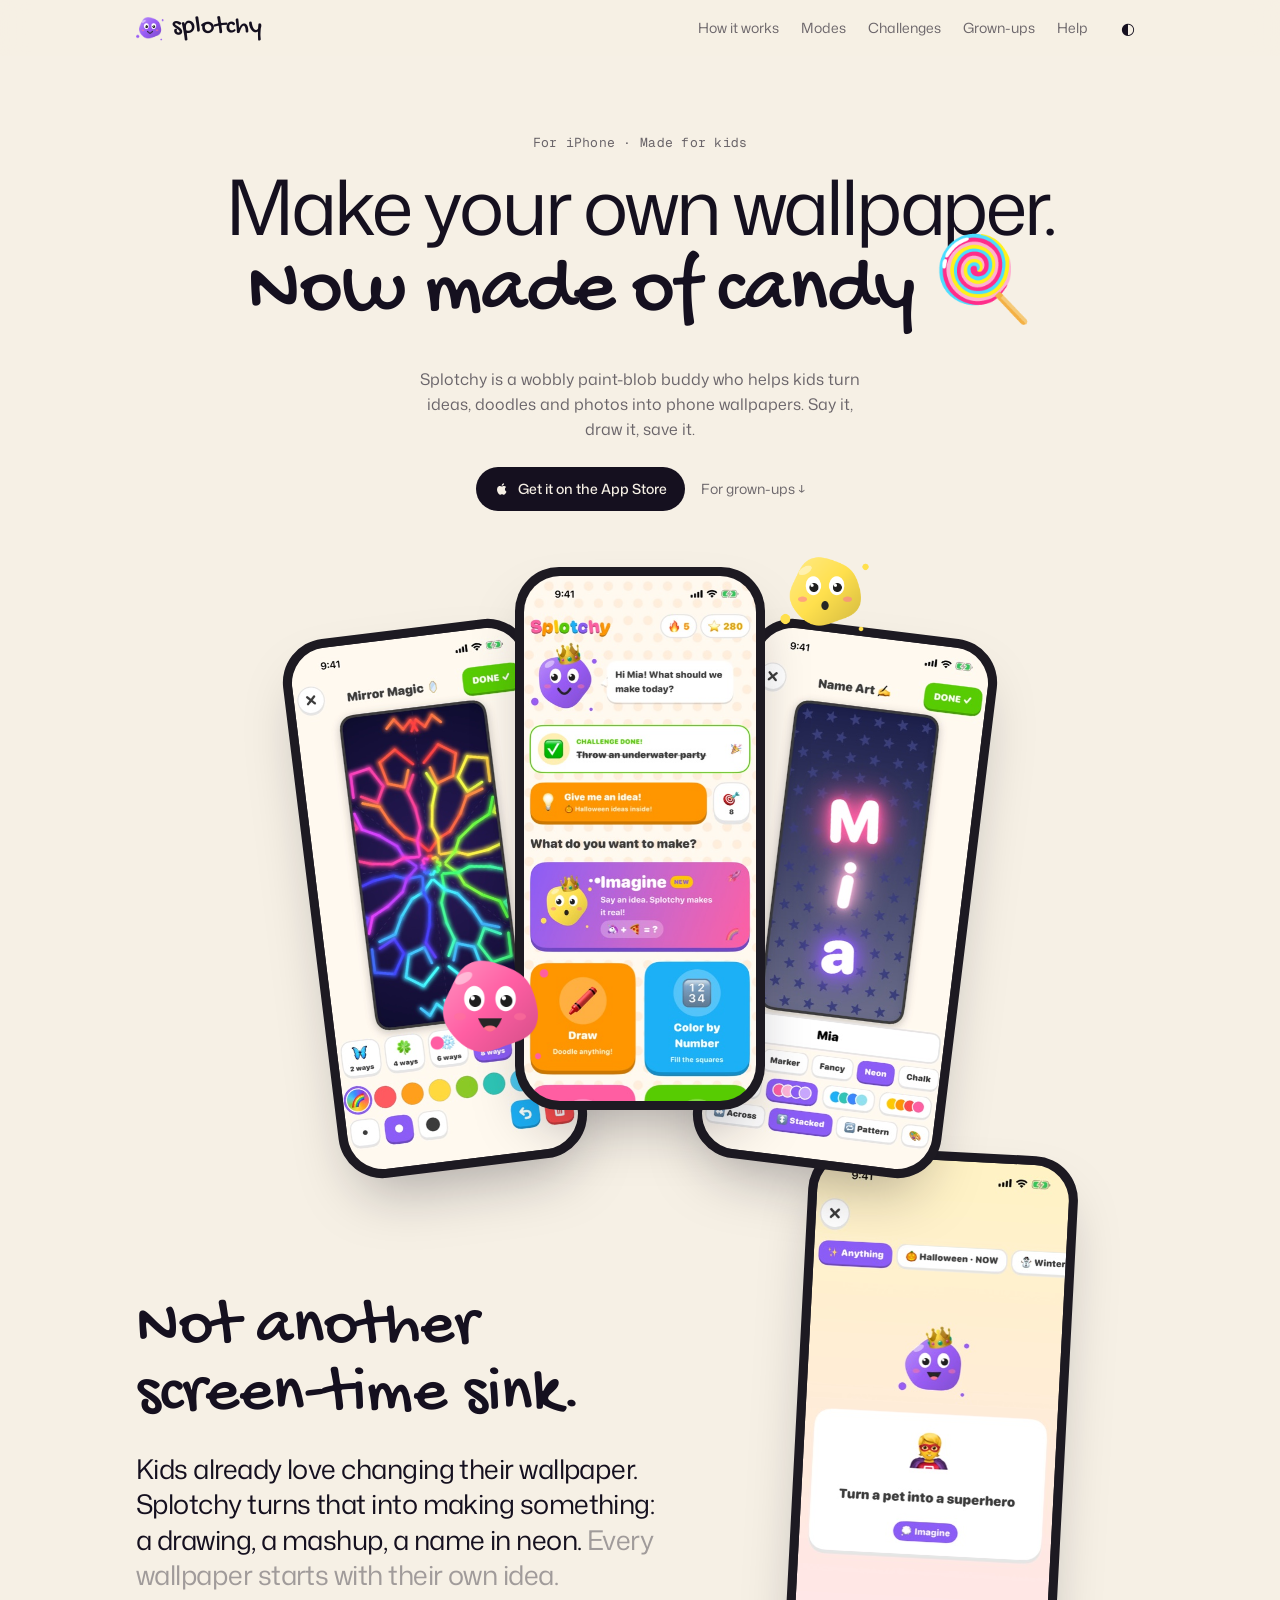
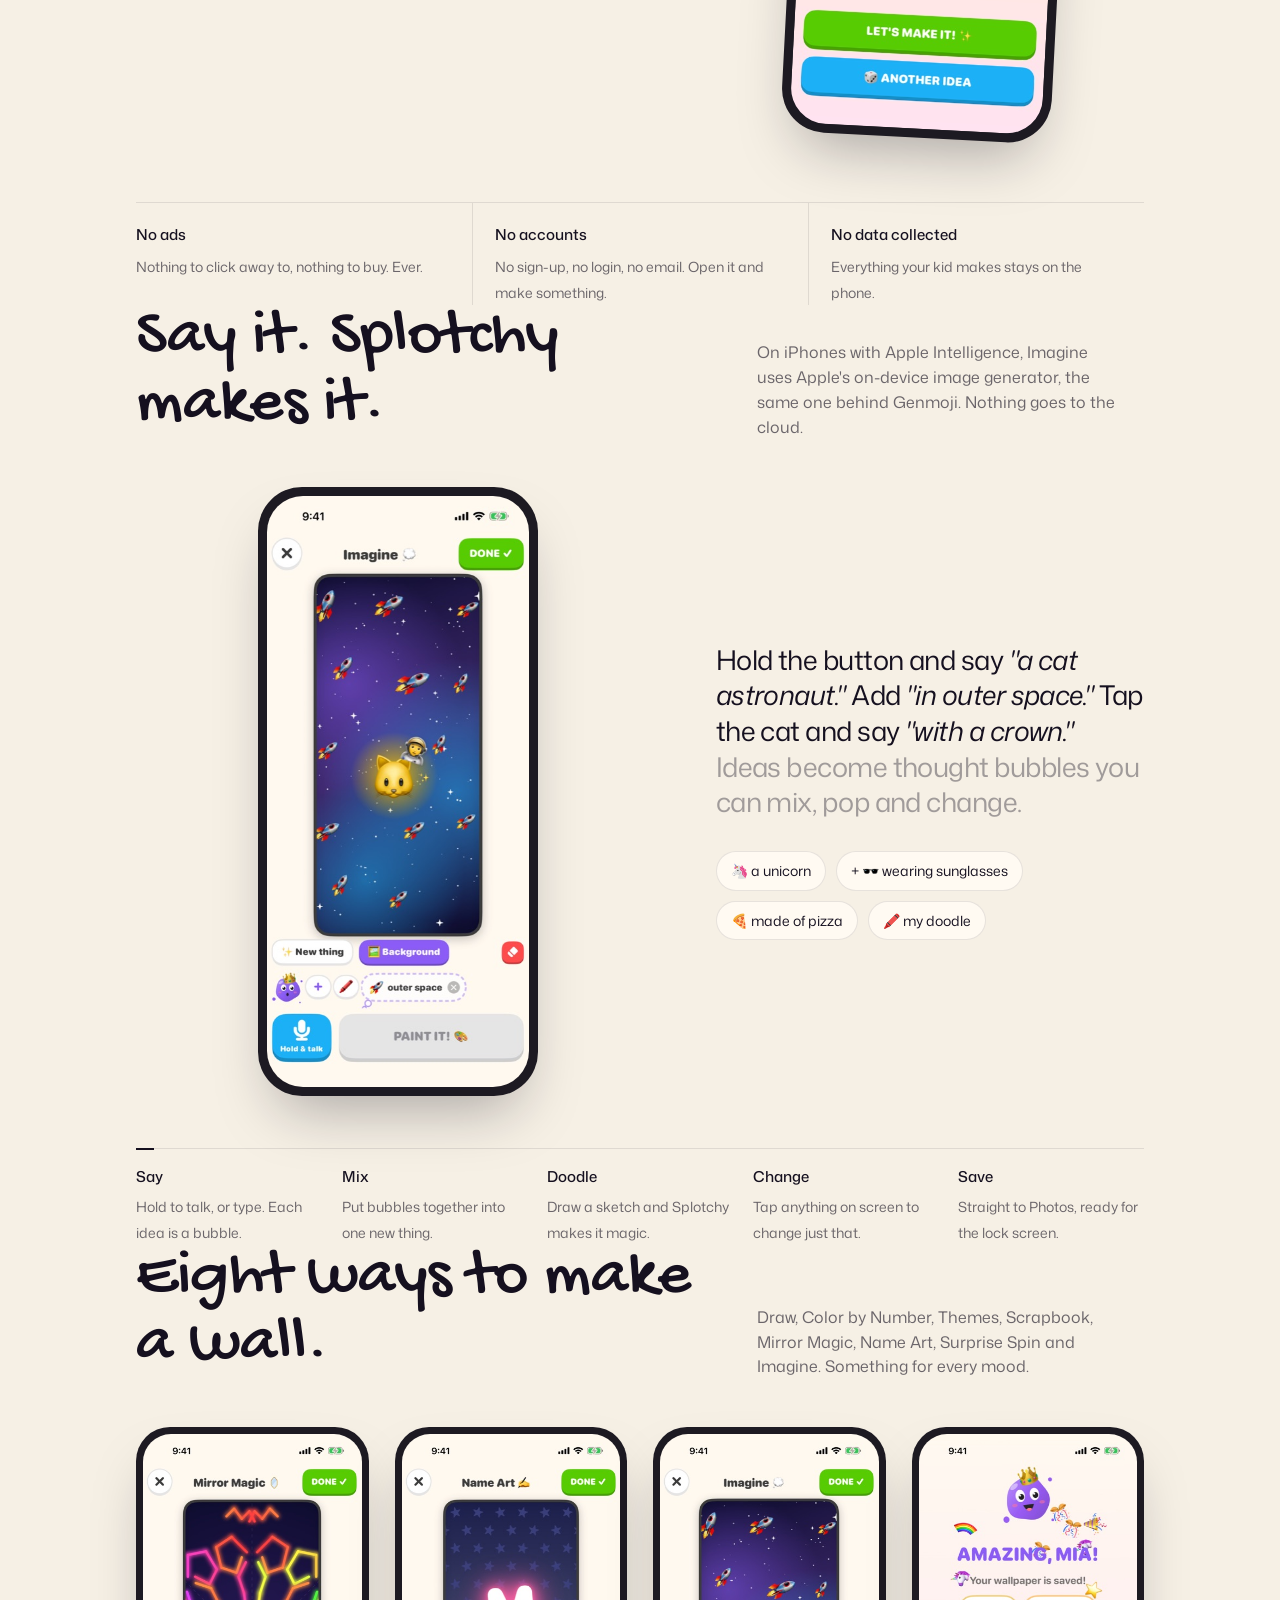
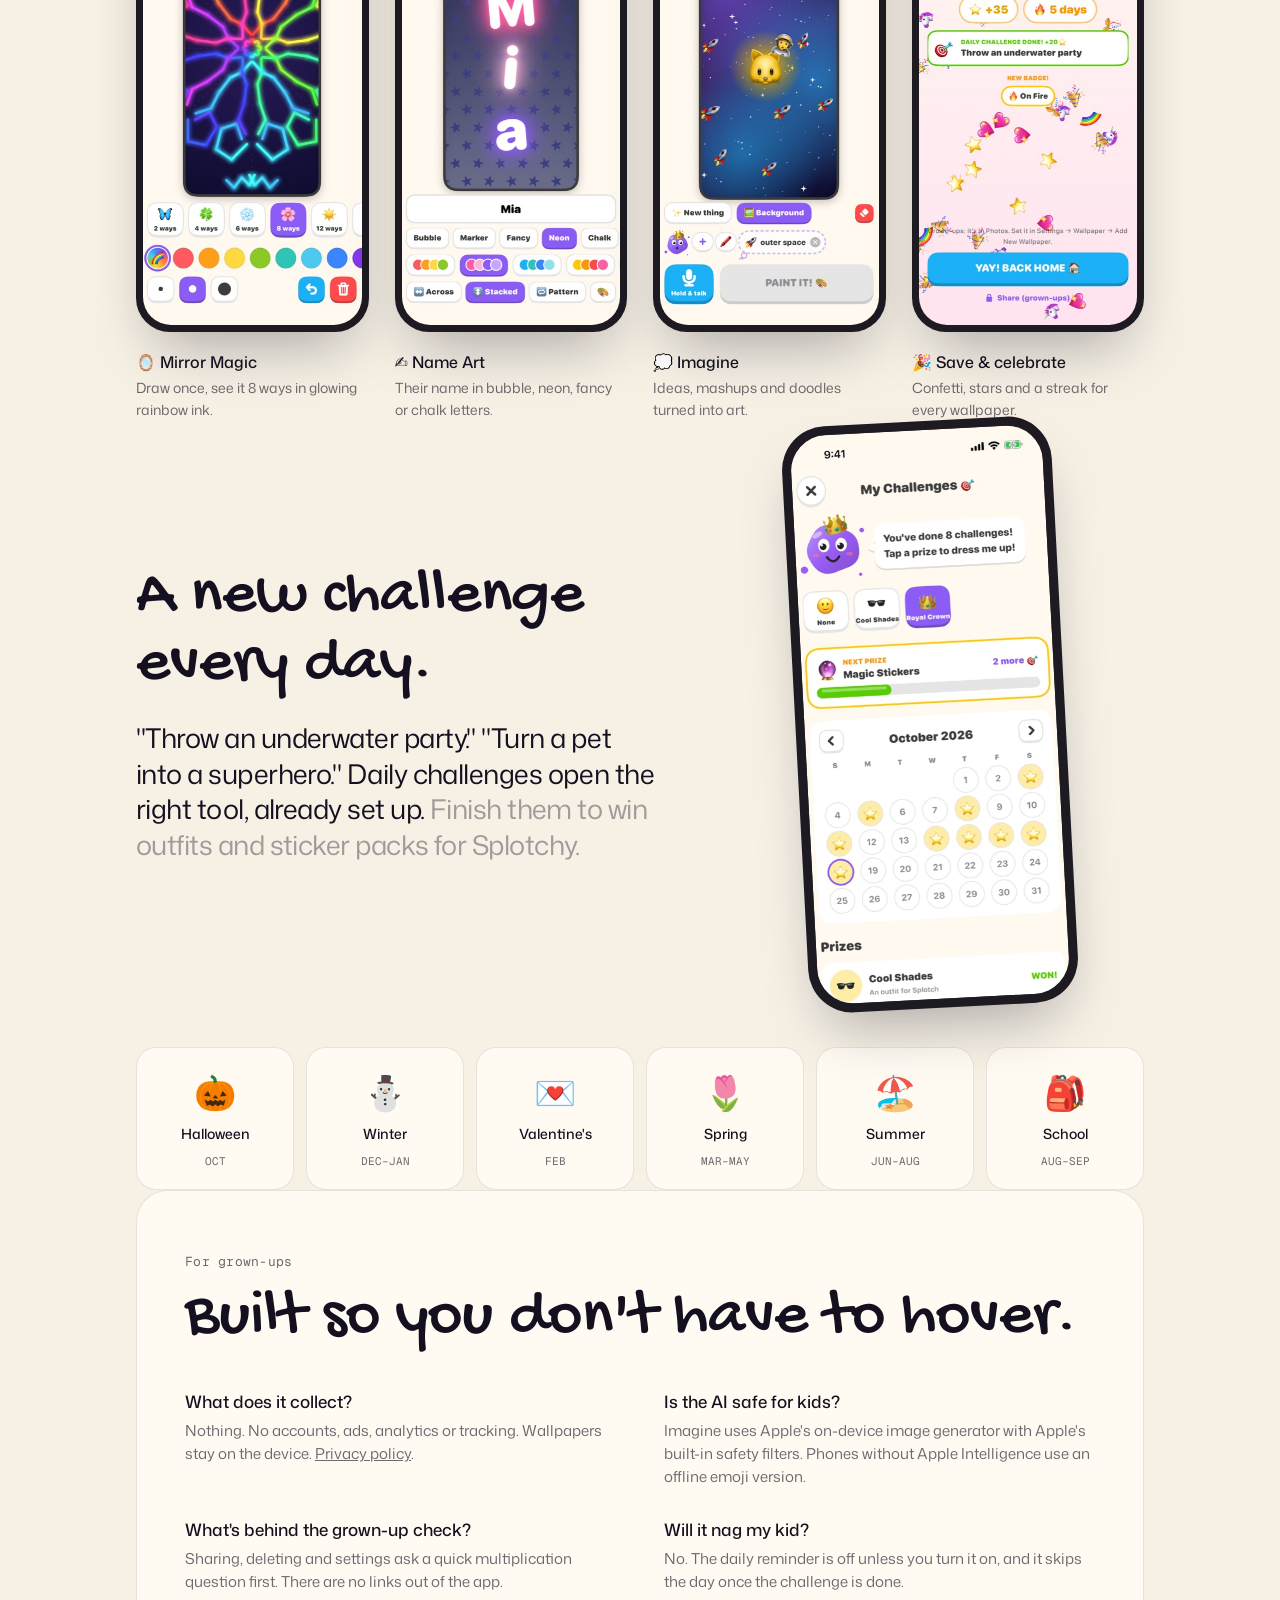
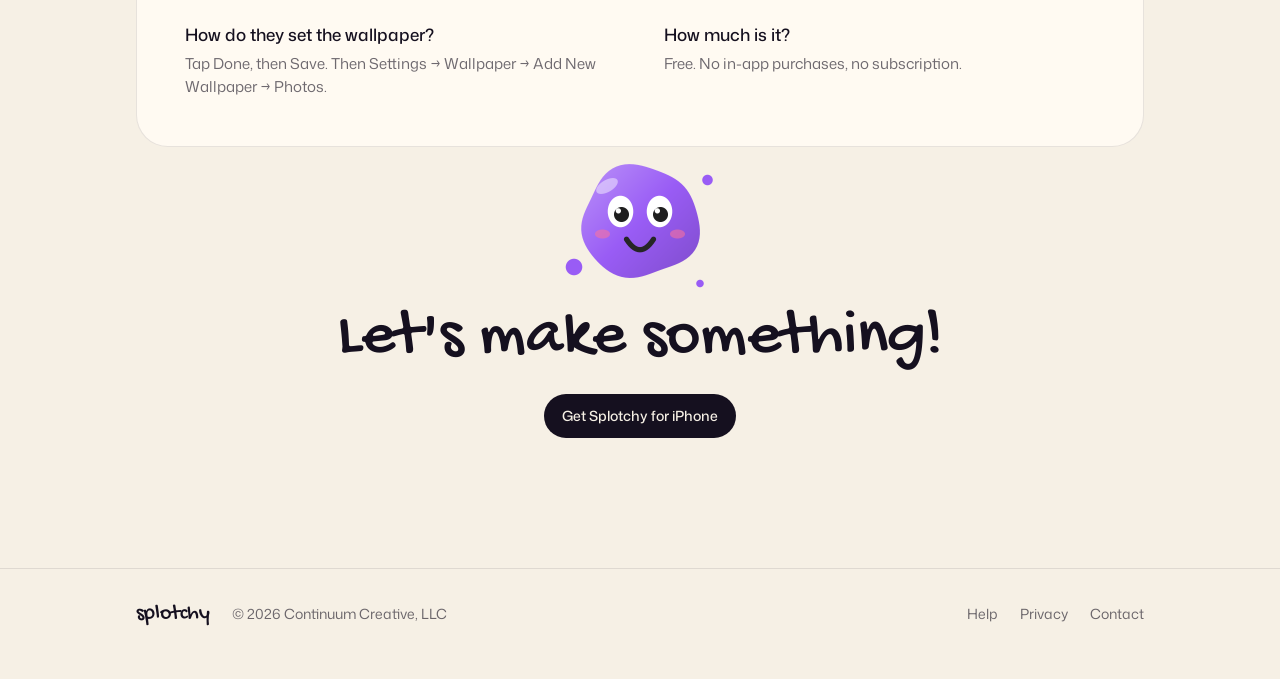
==== index.html @ 65e3a5ce "Use splotchy.app" ====
<!doctype html>
<html lang="en">
<head>
<meta charset="utf-8">
<meta name="viewport" content="width=device-width, initial-scale=1">
<title>Splotchy · Make your own phone wallpapers</title>
<meta name="description" content="Splotchy is a kid-friendly iPhone app for making your own wallpapers: imagine anything, draw, color by number, and win prizes in daily challenges. No ads, no accounts, no data collected.">
<meta property="og:title" content="Splotchy · Make your own phone wallpapers">
<meta property="og:description" content="Say an idea. Splotchy makes it real. A kid-friendly wallpaper maker with no ads and no data collected.">
<meta property="og:image" content="https://splotchy.app/img/1-home.jpg">
<link rel="icon" href="icon.png">
<link rel="preconnect" href="https://fonts.googleapis.com">
<link rel="preconnect" href="https://fonts.gstatic.com" crossorigin>
<link href="https://fonts.googleapis.com/css2?family=Gochi+Hand&family=Geist+Mono:wght@400;500&family=Mona+Sans:wght@400;500;600&display=swap" rel="stylesheet">
<script>
  (function () {
    try {
      var t = localStorage.getItem('theme');
      if (t) document.documentElement.setAttribute('data-theme', t);
    } catch (e) {}
  })();
</script>
<style>
  :root {
    --bg: #f6f0e5;
    --ink: #15101f;
    --muted: rgba(21, 16, 31, 0.62);
    --faint: rgba(21, 16, 31, 0.38);
    --line: rgba(21, 16, 31, 0.1);
    --card: #fffaf2;
    --bezel: #1d1a22;
    --grape: #8b5cf6;
    --pink: #ff5fa2;
    --sun: #ffc800;
    --sky: #1cb0f6;
    --lime: #58cc02;
    --nav: rgba(246, 240, 229, 0.82);
  }
  @media (prefers-color-scheme: dark) {
    :root:not([data-theme="light"]) {
      --bg: #15101f;
      --ink: #f6f0e5;
      --muted: rgba(246, 240, 229, 0.66);
      --faint: rgba(246, 240, 229, 0.4);
      --line: rgba(246, 240, 229, 0.12);
      --card: #1e1829;
      --bezel: #0b0910;
      --nav: rgba(21, 16, 31, 0.82);
    }
  }
  :root[data-theme="dark"] {
    --bg: #15101f;
    --ink: #f6f0e5;
    --muted: rgba(246, 240, 229, 0.66);
    --faint: rgba(246, 240, 229, 0.4);
    --line: rgba(246, 240, 229, 0.12);
    --card: #1e1829;
    --bezel: #0b0910;
    --nav: rgba(21, 16, 31, 0.82);
  }

  * { box-sizing: border-box; }
  html { scroll-behavior: smooth; }
  body {
    margin: 0;
    background: var(--bg);
    color: var(--ink);
    font-family: "Mona Sans", system-ui, -apple-system, "Helvetica Neue", sans-serif;
    font-size: 17px;
    line-height: 1.55;
    -webkit-font-smoothing: antialiased;
    overflow-x: hidden;
  }
  a { color: inherit; }
  img { max-width: 100%; display: block; }

  .wrap { max-width: 1040px; margin: 0 auto; padding: 0 16px; }
  .mono { font-family: "Geist Mono", ui-monospace, Menlo, monospace; font-size: 13px; letter-spacing: 0.02em; color: var(--muted); }
  .hand { font-family: "Gochi Hand", "Marker Felt", cursive; font-weight: 400; letter-spacing: 0; }

  /* Nav */
  nav {
    position: sticky; top: 0; z-index: 10;
    background: var(--nav);
    backdrop-filter: saturate(1.4) blur(14px);
    -webkit-backdrop-filter: saturate(1.4) blur(14px);
  }
  nav .wrap { display: flex; align-items: center; gap: 24px; height: 56px; }
  .logo { display: flex; align-items: center; gap: 8px; text-decoration: none; font-size: 26px; line-height: 1; }
  .logo img { width: 28px; height: 28px; }
  nav .links { margin-left: auto; display: flex; gap: 22px; font-size: 14px; }
  nav .links a { text-decoration: none; color: var(--muted); }
  nav .links a:hover { color: var(--ink); }
  .theme {
    border: 0; background: none; color: var(--ink); font-size: 16px; cursor: pointer;
    width: 32px; height: 32px; border-radius: 50%;
  }
  .theme:hover { background: var(--line); }

  /* Hero */
  .hero { text-align: center; padding: 64px 0 24px; }
  .hero h1 {
    font-weight: 400; font-size: clamp(42px, 7.4vw, 76px); line-height: 1.02;
    letter-spacing: -0.042em; margin: 14px 0 0;
  }
  .hero h1 .hand {
    display: block; font-size: 1.08em; letter-spacing: -0.01em; margin-top: 6px;
    min-height: 1.15em;
  }
  .swap { display: inline-block; transition: opacity .35s ease, transform .35s ease; }
  .swap.out { opacity: 0; transform: translateY(10px); }
  .hero p.lead { max-width: 460px; margin: 22px auto 0; color: var(--muted); font-size: 16px; }
  .cta { display: flex; gap: 16px; justify-content: center; align-items: center; margin-top: 26px; flex-wrap: wrap; }
  .btn {
    display: inline-flex; align-items: center; gap: 8px;
    background: var(--ink); color: var(--bg); text-decoration: none;
    padding: 11px 18px; border-radius: 999px; font-size: 14px; font-weight: 500;
  }
  .btn svg { width: 16px; height: 16px; }
  .link-arrow { font-size: 14px; color: var(--muted); text-decoration: none; }
  .link-arrow:hover { color: var(--ink); }

  /* Stage of phones */
  .stage {
    position: relative; margin: 56px auto 0; height: 560px; max-width: 900px;
  }
  .phone {
    position: absolute; width: 250px; aspect-ratio: 1320 / 2868;
    background: var(--bezel); border-radius: 44px; padding: 9px;
    box-shadow: 0 30px 60px -20px rgba(21, 16, 31, 0.35);
  }
  .phone img { width: 100%; height: 100%; object-fit: cover; border-radius: 36px; }
  .stage .p1 { left: 50%; transform: translateX(-50%); z-index: 3; top: 0; }
  .stage .p2 { left: calc(50% - 330px); top: 60px; transform: rotate(-7deg); z-index: 2; }
  .stage .p3 { left: calc(50% + 80px); top: 60px; transform: rotate(7deg); z-index: 2; }
  .stage .blob { position: absolute; z-index: 4; width: 120px; animation: bob 3.4s ease-in-out infinite; }
  .stage .b1 { left: calc(50% - 210px); top: 380px; }
  .stage .b2 { left: calc(50% + 140px); top: -20px; width: 90px; animation-delay: -1.2s; }
  @keyframes bob { 0%, 100% { transform: translateY(0) rotate(-4deg); } 50% { transform: translateY(-14px) rotate(4deg); } }

  /* Sections */
  section { padding: 110px 0 0; }
  .split { display: grid; grid-template-columns: 1.1fr 0.9fr; gap: 56px; align-items: center; }
  h2.hand { font-size: clamp(44px, 6vw, 66px); line-height: 1.02; margin: 0 0 22px; color: var(--ink); }
  .big { font-size: clamp(22px, 2.6vw, 27px); line-height: 1.32; letter-spacing: -0.02em; margin: 0; }
  .big .dim { color: var(--faint); }
  .side { color: var(--muted); font-size: 16px; max-width: 360px; margin: 0; }

  .strip { display: grid; grid-template-columns: repeat(3, 1fr); margin-top: 64px; border-top: 1px solid var(--line); }
  .strip > div { padding: 20px 22px 0 0; }
  .strip > div + div { padding-left: 22px; border-left: 1px solid var(--line); }
  .strip b { display: block; font-weight: 500; font-size: 15px; margin-bottom: 6px; }
  .strip span { color: var(--muted); font-size: 14px; }

  .steps { display: grid; grid-template-columns: repeat(5, 1fr); gap: 20px; margin-top: 52px; border-top: 1px solid var(--line); }
  .steps div { padding-top: 16px; position: relative; }
  .steps div:first-child::before {
    content: ""; position: absolute; top: -1px; left: 0; width: 18px; height: 2px; background: var(--ink);
  }
  .steps b { display: block; font-weight: 500; font-size: 15px; margin-bottom: 4px; }
  .steps span { color: var(--muted); font-size: 14px; }

  .head-row { display: grid; grid-template-columns: 1.2fr 0.8fr; gap: 40px; align-items: end; margin-bottom: 48px; }

  .modes { display: grid; grid-template-columns: repeat(4, 1fr); gap: 26px; }
  .mode .phone { position: relative; width: 100%; border-radius: 34px; padding: 7px; }
  .mode .phone img { border-radius: 28px; }
  .mode h3 { font-weight: 500; font-size: 16px; margin: 18px 0 2px; }
  .mode p { color: var(--muted); font-size: 14px; margin: 0; }

  .chips { display: flex; flex-wrap: wrap; gap: 10px; margin-top: 30px; }
  .chip {
    border: 1px solid var(--line); border-radius: 999px; padding: 8px 14px; font-size: 14px; background: var(--card);
  }

  .seasons { display: grid; grid-template-columns: repeat(6, 1fr); gap: 12px; margin-top: 40px; }
  .season {
    background: var(--card); border: 1px solid var(--line); border-radius: 20px; padding: 18px 12px; text-align: center;
  }
  .season .e { font-size: 34px; }
  .season b { display: block; font-weight: 500; font-size: 14px; margin-top: 4px; }
  .season span { font-family: "Geist Mono", monospace; font-size: 11px; color: var(--muted); }

  .parents { background: var(--card); border: 1px solid var(--line); border-radius: 32px; padding: 48px; }
  .faq { display: grid; grid-template-columns: repeat(2, 1fr); gap: 28px 48px; margin-top: 36px; }
  .faq b { display: block; font-weight: 500; margin-bottom: 4px; }
  .faq p { margin: 0; color: var(--muted); font-size: 15px; }

  .final { text-align: center; padding-bottom: 40px; }
  .final img { width: 150px; margin: 0 auto 8px; animation: bob 3.4s ease-in-out infinite; }

  footer { border-top: 1px solid var(--line); margin-top: 90px; padding: 28px 0 48px; }
  footer .wrap { display: flex; gap: 22px; flex-wrap: wrap; align-items: center; font-size: 14px; color: var(--muted); }
  footer a { text-decoration: none; color: var(--muted); }
  footer a:hover { color: var(--ink); }
  footer .grow { flex: 1; }

  .reveal { opacity: 0; transform: translateY(18px); transition: opacity .7s ease, transform .7s ease; }
  .reveal.in { opacity: 1; transform: none; }
  @media (prefers-reduced-motion: reduce) {
    .reveal { opacity: 1; transform: none; }
    .stage .blob, .final img { animation: none; }
  }

  @media (max-width: 860px) {
    nav .links { display: none; }
    .theme { margin-left: auto; }
    .stage { height: 470px; }
    .phone { width: 200px; border-radius: 36px; }
    .phone img { border-radius: 29px; }
    .stage .p2 { left: calc(50% - 230px); }
    .stage .p3 { left: calc(50% + 30px); }
    .stage .b1 { left: calc(50% - 170px); top: 320px; width: 96px; }
    .stage .b2 { left: calc(50% + 100px); width: 72px; }
    .split, .head-row { grid-template-columns: 1fr; gap: 36px; }
    .modes { grid-template-columns: repeat(2, 1fr); }
    .steps { grid-template-columns: repeat(2, 1fr); }
    .seasons { grid-template-columns: repeat(3, 1fr); }
    .faq { grid-template-columns: 1fr; }
    .parents { padding: 28px 22px; border-radius: 24px; }
    section { padding-top: 80px; }
  }
  @media (max-width: 520px) {
    .hero h1 .hand { font-size: 0.86em; }
    .strip { grid-template-columns: 1fr; }
    .strip > div + div { border-left: 0; padding-left: 0; border-top: 1px solid var(--line); margin-top: 18px; }
    .stage { height: 400px; }
    .phone { width: 168px; border-radius: 30px; padding: 7px; }
    .phone img { border-radius: 24px; }
    .stage .p2 { left: calc(50% - 178px); top: 50px; }
    .stage .p3 { left: calc(50% + 10px); top: 50px; }
    .stage .b1 { left: 4px; top: 300px; width: 80px; }
    .stage .b2 { left: auto; right: 4px; width: 64px; }
  }
</style>
</head>
<body>

<nav>
  <div class="wrap">
    <a class="logo hand" href="./"><img src="img/splotchy.png" alt="">splotchy</a>
    <div class="links">
      <a href="#imagine">How it works</a>
      <a href="#modes">Modes</a>
      <a href="#challenges">Challenges</a>
      <a href="#grownups">Grown-ups</a>
      <a href="support.html">Help</a>
    </div>
    <button class="theme" id="theme" aria-label="Switch light or dark">◐</button>
  </div>
</nav>

<header class="hero wrap">
  <p class="mono">For iPhone · Made for kids</p>
  <h1>
    Make your own wallpaper.
    <span class="hand"><span class="swap" id="swap">Now made of candy 🍭</span></span>
  </h1>
  <p class="lead">Splotchy is a wobbly paint-blob buddy who helps kids turn ideas, doodles and photos into phone wallpapers. Say it, draw it, save it.</p>
  <div class="cta">
    <a class="btn" href="https://apps.apple.com/app/id6824162290">
      <svg viewBox="0 0 24 24" fill="currentColor" aria-hidden="true"><path d="M16.37 12.45c-.02-2.2 1.8-3.26 1.88-3.31-1.03-1.5-2.62-1.7-3.18-1.72-1.35-.14-2.64.8-3.33.8-.69 0-1.75-.78-2.88-.76-1.48.02-2.85.86-3.61 2.19-1.54 2.67-.39 6.62 1.11 8.79.73 1.06 1.6 2.25 2.74 2.21 1.1-.04 1.52-.71 2.85-.71 1.33 0 1.71.71 2.88.69 1.19-.02 1.94-1.08 2.66-2.15.84-1.23 1.19-2.42 1.21-2.48-.03-.01-2.31-.89-2.33-3.54zM14.18 5.98c.61-.74 1.02-1.76.91-2.78-.88.04-1.94.59-2.57 1.32-.56.65-1.06 1.69-.93 2.69.98.08 1.98-.5 2.59-1.23z"/></svg>
      Get it on the App Store
    </a>
    <a class="link-arrow" href="#grownups">For grown-ups ↓</a>
  </div>

  <div class="stage">
    <div class="phone p2"><img src="img/3-mirror.jpg" alt="Mirror Magic turning a doodle into a glowing kaleidoscope"></div>
    <div class="phone p3"><img src="img/4-name.jpg" alt="Name Art with glowing neon letters"></div>
    <div class="phone p1"><img src="img/1-home.jpg" alt="Splotchy's home screen with today's challenge and creative modes"></div>
    <img class="blob b1" src="img/splotchy-excited.png" alt="">
    <img class="blob b2" src="img/splotchy-wow.png" alt="">
  </div>
</header>

<section class="wrap reveal">
  <div class="split">
    <div>
      <h2 class="hand">Not another screen-time sink.</h2>
      <p class="big">Kids already love changing their wallpaper. Splotchy turns that into making something: a drawing, a mashup, a name in neon. <span class="dim">Every wallpaper starts with their own idea.</span></p>
    </div>
    <div class="phone" style="position:relative; width:270px; margin:0 auto; transform:rotate(3deg)"><img src="img/7-ideas.jpg" alt="The Give me an idea machine showing a prompt"></div>
  </div>
  <div class="strip">
    <div><b>No ads</b><span>Nothing to click away to, nothing to buy. Ever.</span></div>
    <div><b>No accounts</b><span>No sign-up, no login, no email. Open it and make something.</span></div>
    <div><b>No data collected</b><span>Everything your kid makes stays on the phone.</span></div>
  </div>
</section>

<section class="wrap reveal" id="imagine">
  <div class="head-row">
    <h2 class="hand" style="margin:0">Say it. Splotchy makes it.</h2>
    <p class="side">On iPhones with Apple Intelligence, Imagine uses Apple's on-device image generator, the same one behind Genmoji. Nothing goes to the cloud.</p>
  </div>
  <div class="split">
    <div class="phone" style="position:relative; width:280px; margin:0 auto"><img src="img/2-imagine.jpg" alt="Imagine mode showing a cat astronaut in outer space"></div>
    <div>
      <p class="big">Hold the button and say <em>"a cat astronaut."</em> Add <em>"in outer space."</em> Tap the cat and say <em>"with a crown."</em> <span class="dim">Ideas become thought bubbles you can mix, pop and change.</span></p>
      <div class="chips">
        <span class="chip">🦄 a unicorn</span><span class="chip">+ 🕶️ wearing sunglasses</span><span class="chip">🍕 made of pizza</span><span class="chip">🖍️ my doodle</span>
      </div>
    </div>
  </div>
  <div class="steps">
    <div><b>Say</b><span>Hold to talk, or type. Each idea is a bubble.</span></div>
    <div><b>Mix</b><span>Put bubbles together into one new thing.</span></div>
    <div><b>Doodle</b><span>Draw a sketch and Splotchy makes it magic.</span></div>
    <div><b>Change</b><span>Tap anything on screen to change just that.</span></div>
    <div><b>Save</b><span>Straight to Photos, ready for the lock screen.</span></div>
  </div>
</section>

<section class="wrap reveal" id="modes">
  <div class="head-row">
    <h2 class="hand" style="margin:0">Eight ways to make a wall.</h2>
    <p class="side">Draw, Color by Number, Themes, Scrapbook, Mirror Magic, Name Art, Surprise Spin and Imagine. Something for every mood.</p>
  </div>
  <div class="modes">
    <div class="mode"><div class="phone"><img src="img/3-mirror.jpg" alt="Mirror Magic kaleidoscope"></div><h3>🪞 Mirror Magic</h3><p>Draw once, see it 8 ways in glowing rainbow ink.</p></div>
    <div class="mode"><div class="phone"><img src="img/4-name.jpg" alt="Name Art"></div><h3>✍️ Name Art</h3><p>Their name in bubble, neon, fancy or chalk letters.</p></div>
    <div class="mode"><div class="phone"><img src="img/2-imagine.jpg" alt="Imagine"></div><h3>💭 Imagine</h3><p>Ideas, mashups and doodles turned into art.</p></div>
    <div class="mode"><div class="phone"><img src="img/5-celebrate.jpg" alt="Celebration after saving"></div><h3>🎉 Save &amp; celebrate</h3><p>Confetti, stars and a streak for every wallpaper.</p></div>
  </div>
</section>

<section class="wrap reveal" id="challenges">
  <div class="split">
    <div>
      <h2 class="hand">A new challenge every day.</h2>
      <p class="big">"Throw an underwater party." "Turn a pet into a superhero." Daily challenges open the right tool, already set up. <span class="dim">Finish them to win outfits and sticker packs for Splotchy.</span></p>
    </div>
    <div class="phone" style="position:relative; width:270px; margin:0 auto; transform:rotate(-3deg)"><img src="img/6-calendar.jpg" alt="Challenge calendar with gold stars and prizes"></div>
  </div>
  <div class="seasons">
    <div class="season"><div class="e">🎃</div><b>Halloween</b><span>OCT</span></div>
    <div class="season"><div class="e">⛄️</div><b>Winter</b><span>DEC–JAN</span></div>
    <div class="season"><div class="e">💌</div><b>Valentine's</b><span>FEB</span></div>
    <div class="season"><div class="e">🌷</div><b>Spring</b><span>MAR–MAY</span></div>
    <div class="season"><div class="e">🏖️</div><b>Summer</b><span>JUN–AUG</span></div>
    <div class="season"><div class="e">🎒</div><b>School</b><span>AUG–SEP</span></div>
  </div>
</section>

<section class="wrap reveal" id="grownups">
  <div class="parents">
    <p class="mono">For grown-ups</p>
    <h2 class="hand" style="margin-top:6px">Built so you don't have to hover.</h2>
    <div class="faq">
      <div><b>What does it collect?</b><p>Nothing. No accounts, ads, analytics or tracking. Wallpapers stay on the device. <a href="privacy.html">Privacy policy</a>.</p></div>
      <div><b>Is the AI safe for kids?</b><p>Imagine uses Apple's on-device image generator with Apple's built-in safety filters. Phones without Apple Intelligence use an offline emoji version.</p></div>
      <div><b>What's behind the grown-up check?</b><p>Sharing, deleting and settings ask a quick multiplication question first. There are no links out of the app.</p></div>
      <div><b>Will it nag my kid?</b><p>No. The daily reminder is off unless you turn it on, and it skips the day once the challenge is done.</p></div>
      <div><b>How do they set the wallpaper?</b><p>Tap Done, then Save. Then Settings → Wallpaper → Add New Wallpaper → Photos.</p></div>
      <div><b>How much is it?</b><p>Free. No in-app purchases, no subscription.</p></div>
    </div>
  </div>
</section>

<section class="wrap final reveal">
  <img src="img/splotchy.png" alt="Splotchy the paint blob">
  <h2 class="hand">Let's make something!</h2>
  <div class="cta" style="margin-top:6px">
    <a class="btn" href="https://apps.apple.com/app/id6824162290">Get Splotchy for iPhone</a>
  </div>
</section>

<footer>
  <div class="wrap">
    <span class="hand" style="font-size:22px; color:var(--ink)">splotchy</span>
    <span class="grow">© 2026 Continuum Creative, LLC</span>
    <a href="support.html">Help</a>
    <a href="privacy.html">Privacy</a>
    <a href="mailto:cameron.t.luck@gmail.com">Contact</a>
  </div>
</footer>

<script>
  // Cycling hero line, like "Now on your 🎒".
  const lines = ['Now made of candy 🍭', 'Now in outer space 🚀', 'Now with your name ✍️', 'Now a kaleidoscope 🪞', 'Now wearing a crown 👑'];
  const swap = document.getElementById('swap');
  const reduce = window.matchMedia('(prefers-reduced-motion: reduce)').matches;
  let i = 0;
  if (!reduce) setInterval(() => {
    swap.classList.add('out');
    setTimeout(() => { i = (i + 1) % lines.length; swap.textContent = lines[i]; swap.classList.remove('out'); }, 350);
  }, 2400);

  // Fade sections in as they scroll into view.
  const io = new IntersectionObserver((entries) => entries.forEach(e => { if (e.isIntersecting) { e.target.classList.add('in'); io.unobserve(e.target); } }), { threshold: 0.12 });
  document.querySelectorAll('.reveal').forEach(el => io.observe(el));

  // Light / dark toggle.
  document.getElementById('theme').addEventListener('click', () => {
    const root = document.documentElement;
    const dark = root.getAttribute('data-theme') ? root.getAttribute('data-theme') === 'dark' : matchMedia('(prefers-color-scheme: dark)').matches;
    const next = dark ? 'light' : 'dark';
    root.setAttribute('data-theme', next);
    try { localStorage.setItem('theme', next); } catch (e) {}
  });
</script>
</body>
</html>
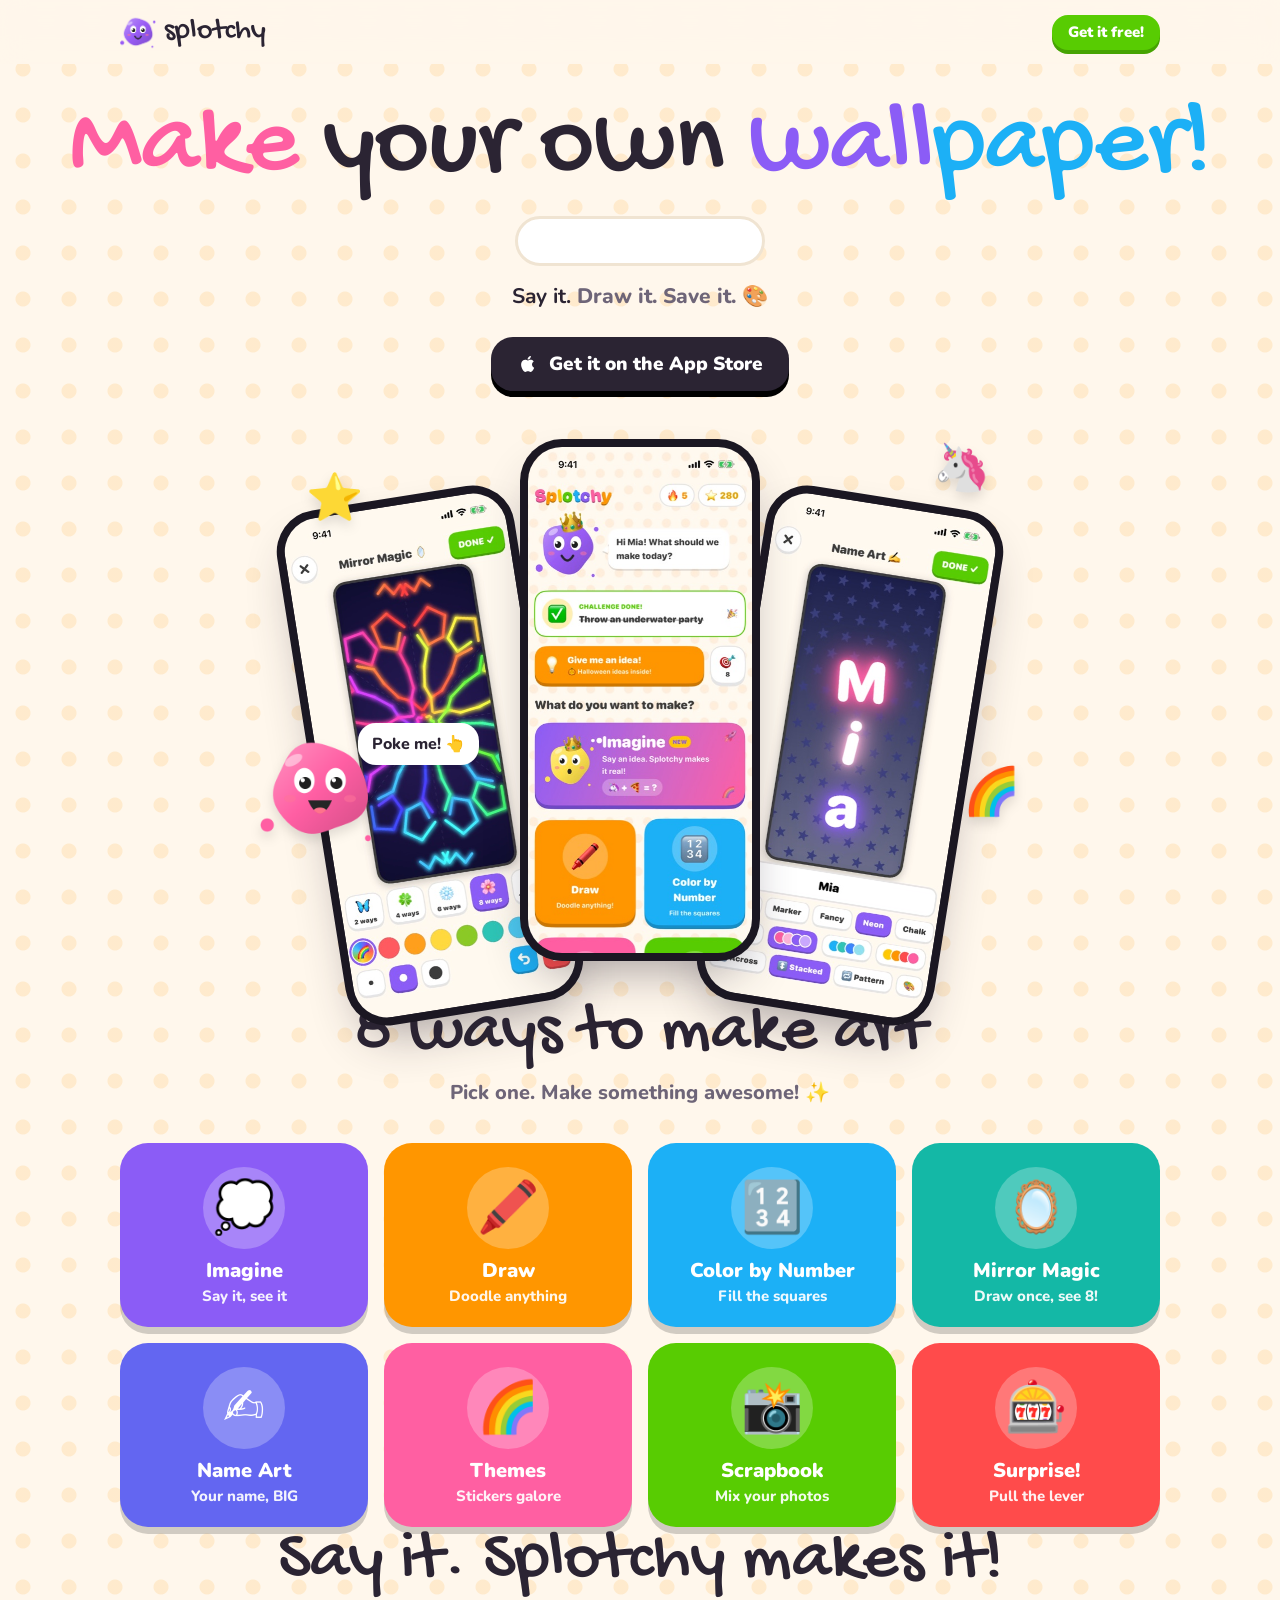
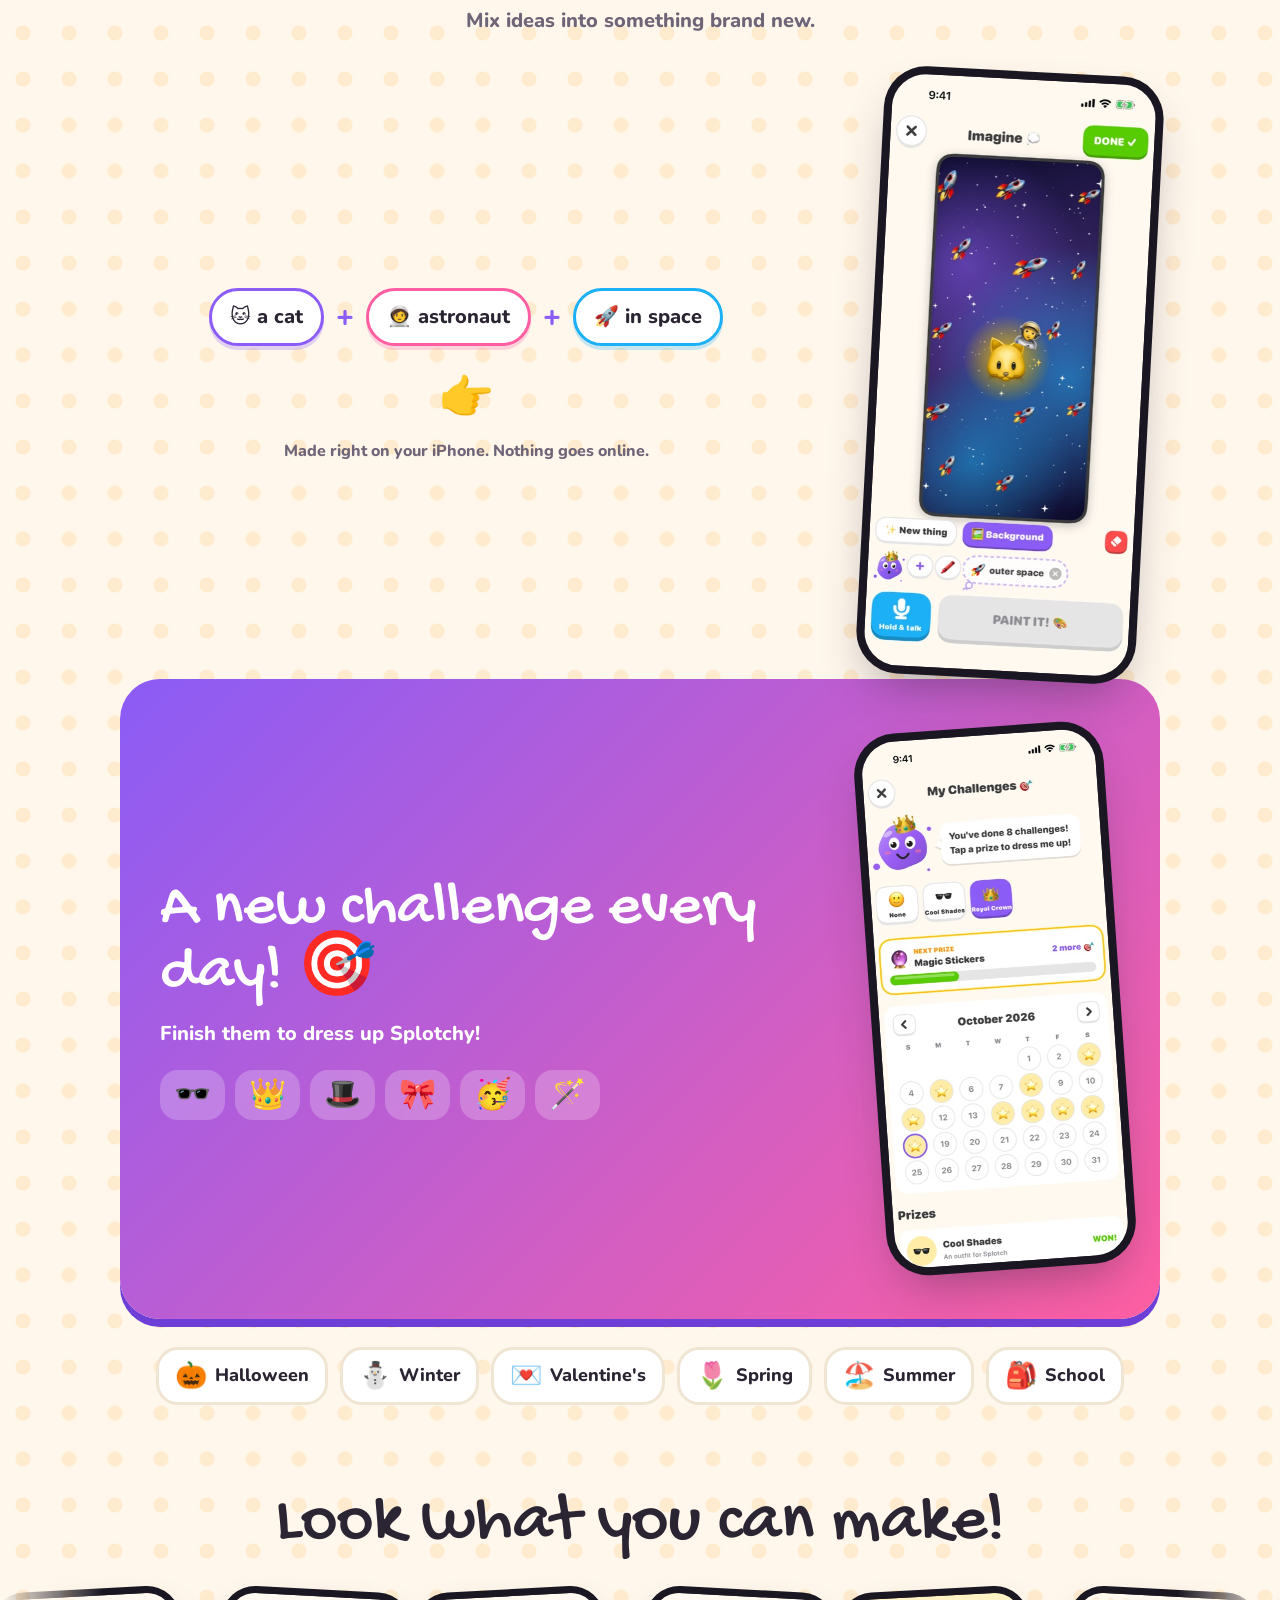
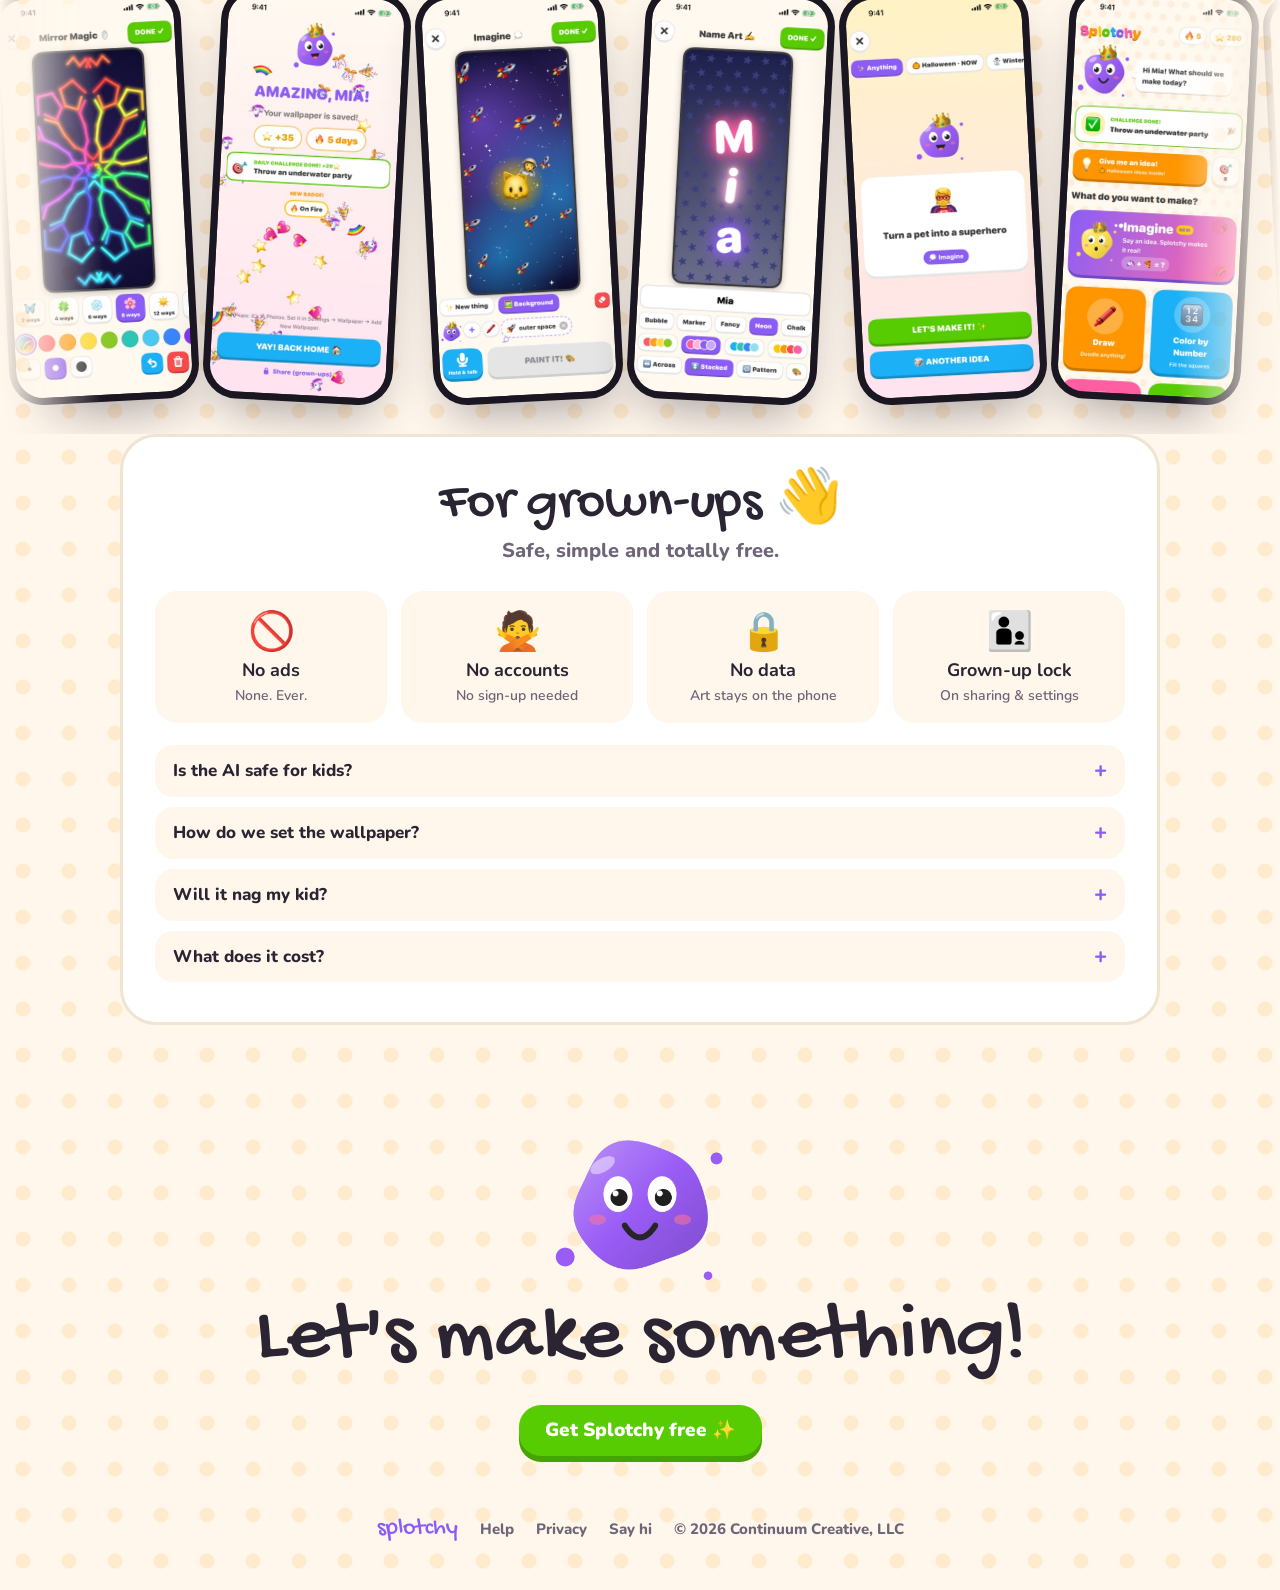
==== commit b9ad6ec1: "Kid-friendly redesign: fun landing page, matching help and privacy pages" ====
--- a/index.html
+++ b/index.html
@@ -3,234 +3,252 @@
 <head>
 <meta charset="utf-8">
 <meta name="viewport" content="width=device-width, initial-scale=1">
-<title>Splotchy · Make your own phone wallpapers</title>
-<meta name="description" content="Splotchy is a kid-friendly iPhone app for making your own wallpapers: imagine anything, draw, color by number, and win prizes in daily challenges. No ads, no accounts, no data collected.">
-<meta property="og:title" content="Splotchy · Make your own phone wallpapers">
-<meta property="og:description" content="Say an idea. Splotchy makes it real. A kid-friendly wallpaper maker with no ads and no data collected.">
+<title>Splotchy · Make your own phone wallpaper!</title>
+<meta name="description" content="Splotchy helps kids make their own phone wallpapers. Say it, draw it, save it! No ads, no accounts, no data collected.">
+<meta property="og:title" content="Splotchy · Make your own phone wallpaper!">
+<meta property="og:description" content="Say it. Draw it. Save it. A kid-friendly wallpaper maker with no ads and no data collected.">
 <meta property="og:image" content="https://splotchy.app/img/1-home.jpg">
-<link rel="icon" href="icon.png">
+<link rel="icon" href="/icon.png">
+<link rel="apple-touch-icon" href="/apple-touch-icon.png">
+<meta name="apple-itunes-app" content="app-id=6824162290">
 <link rel="preconnect" href="https://fonts.googleapis.com">
 <link rel="preconnect" href="https://fonts.gstatic.com" crossorigin>
-<link href="https://fonts.googleapis.com/css2?family=Gochi+Hand&family=Geist+Mono:wght@400;500&family=Mona+Sans:wght@400;500;600&display=swap" rel="stylesheet">
-<script>
-  (function () {
-    try {
-      var t = localStorage.getItem('theme');
-      if (t) document.documentElement.setAttribute('data-theme', t);
-    } catch (e) {}
-  })();
-</script>
+<link href="https://fonts.googleapis.com/css2?family=Gochi+Hand&family=Nunito:wght@600;800;900&display=swap" rel="stylesheet">
 <style>
   :root {
-    --bg: #f6f0e5;
-    --ink: #15101f;
-    --muted: rgba(21, 16, 31, 0.62);
-    --faint: rgba(21, 16, 31, 0.38);
-    --line: rgba(21, 16, 31, 0.1);
-    --card: #fffaf2;
-    --bezel: #1d1a22;
+    --cream: #fff7ec;
+    --ink: #2b2433;
+    --soft: #6e6578;
     --grape: #8b5cf6;
     --pink: #ff5fa2;
     --sun: #ffc800;
     --sky: #1cb0f6;
     --lime: #58cc02;
-    --nav: rgba(246, 240, 229, 0.82);
+    --orange: #ff9600;
+    --teal: #14b8a6;
+    --cherry: #ff4b4b;
+    --card: #ffffff;
+    --line: #f0e4d2;
+    --dot: rgba(255, 150, 0, 0.13);
   }
   @media (prefers-color-scheme: dark) {
-    :root:not([data-theme="light"]) {
-      --bg: #15101f;
-      --ink: #f6f0e5;
-      --muted: rgba(246, 240, 229, 0.66);
-      --faint: rgba(246, 240, 229, 0.4);
-      --line: rgba(246, 240, 229, 0.12);
-      --card: #1e1829;
-      --bezel: #0b0910;
-      --nav: rgba(21, 16, 31, 0.82);
-    }
-  }
-  :root[data-theme="dark"] {
-    --bg: #15101f;
-    --ink: #f6f0e5;
-    --muted: rgba(246, 240, 229, 0.66);
-    --faint: rgba(246, 240, 229, 0.4);
-    --line: rgba(246, 240, 229, 0.12);
-    --card: #1e1829;
-    --bezel: #0b0910;
-    --nav: rgba(21, 16, 31, 0.82);
+    :root { --cream: #1c1626; --ink: #fff7ec; --soft: #c7bdd6; --card: #2a2236; --line: #3a3048; --dot: rgba(255, 150, 0, 0.08); }
   }
 
   * { box-sizing: border-box; }
   html { scroll-behavior: smooth; }
   body {
     margin: 0;
-    background: var(--bg);
+    background: var(--cream);
+    background-image: radial-gradient(circle, var(--dot) 7px, transparent 8px);
+    background-size: 46px 46px;
     color: var(--ink);
-    font-family: "Mona Sans", system-ui, -apple-system, "Helvetica Neue", sans-serif;
-    font-size: 17px;
-    line-height: 1.55;
+    font-family: "Nunito", ui-rounded, system-ui, -apple-system, sans-serif;
+    font-weight: 800;
+    font-size: 18px;
+    line-height: 1.4;
     -webkit-font-smoothing: antialiased;
     overflow-x: hidden;
   }
+  img { display: block; max-width: 100%; }
   a { color: inherit; }
-  img { max-width: 100%; display: block; }
-
-  .wrap { max-width: 1040px; margin: 0 auto; padding: 0 16px; }
-  .mono { font-family: "Geist Mono", ui-monospace, Menlo, monospace; font-size: 13px; letter-spacing: 0.02em; color: var(--muted); }
-  .hand { font-family: "Gochi Hand", "Marker Felt", cursive; font-weight: 400; letter-spacing: 0; }
+  .wrap { width: 100%; max-width: 1080px; margin: 0 auto; padding: 0 20px; }
+  .hand { font-family: "Gochi Hand", "Marker Felt", cursive; font-weight: 400; }
+
+  /* Chunky buttons with a lip, like Splotchy's */
+  .btn {
+    display: inline-flex; align-items: center; justify-content: center; gap: 10px;
+    padding: 16px 26px; border-radius: 22px; border: 0; cursor: pointer;
+    font: 900 19px/1 "Nunito", sans-serif; text-decoration: none; color: #fff;
+    background: var(--lime); box-shadow: 0 6px 0 #46a302;
+    transition: transform .12s ease, box-shadow .12s ease;
+  }
+  .btn:hover { transform: translateY(-2px); box-shadow: 0 8px 0 #46a302; }
+  .btn:active { transform: translateY(6px); box-shadow: 0 0 0 #46a302; }
+  .btn svg { width: 22px; height: 22px; }
+  .btn.ink { background: #2b2433; box-shadow: 0 6px 0 #000; }
+  .btn.ink:hover { box-shadow: 0 8px 0 #000; }
+  .btn.ink:active { box-shadow: 0 0 0 #000; }
 
   /* Nav */
-  nav {
-    position: sticky; top: 0; z-index: 10;
-    background: var(--nav);
-    backdrop-filter: saturate(1.4) blur(14px);
-    -webkit-backdrop-filter: saturate(1.4) blur(14px);
-  }
-  nav .wrap { display: flex; align-items: center; gap: 24px; height: 56px; }
-  .logo { display: flex; align-items: center; gap: 8px; text-decoration: none; font-size: 26px; line-height: 1; }
-  .logo img { width: 28px; height: 28px; }
-  nav .links { margin-left: auto; display: flex; gap: 22px; font-size: 14px; }
-  nav .links a { text-decoration: none; color: var(--muted); }
-  nav .links a:hover { color: var(--ink); }
-  .theme {
-    border: 0; background: none; color: var(--ink); font-size: 16px; cursor: pointer;
-    width: 32px; height: 32px; border-radius: 50%;
-  }
-  .theme:hover { background: var(--line); }
+  nav { position: sticky; top: 0; z-index: 20; background: color-mix(in srgb, var(--cream) 90%, transparent); backdrop-filter: blur(12px); -webkit-backdrop-filter: blur(12px); }
+  nav .wrap { display: flex; align-items: center; height: 64px; gap: 12px; }
+  .logo { display: flex; align-items: center; gap: 8px; text-decoration: none; font-size: 30px; }
+  .logo img { width: 36px; height: 36px; }
+  nav .mini { margin-left: auto; padding: 10px 16px; font-size: 15px; border-radius: 16px; box-shadow: 0 4px 0 #46a302; }
+  nav .mini:active { box-shadow: 0 0 0 #46a302; transform: translateY(4px); }
 
   /* Hero */
-  .hero { text-align: center; padding: 64px 0 24px; }
-  .hero h1 {
-    font-weight: 400; font-size: clamp(42px, 7.4vw, 76px); line-height: 1.02;
-    letter-spacing: -0.042em; margin: 14px 0 0;
-  }
-  .hero h1 .hand {
-    display: block; font-size: 1.08em; letter-spacing: -0.01em; margin-top: 6px;
-    min-height: 1.15em;
-  }
-  .swap { display: inline-block; transition: opacity .35s ease, transform .35s ease; }
-  .swap.out { opacity: 0; transform: translateY(10px); }
-  .hero p.lead { max-width: 460px; margin: 22px auto 0; color: var(--muted); font-size: 16px; }
-  .cta { display: flex; gap: 16px; justify-content: center; align-items: center; margin-top: 26px; flex-wrap: wrap; }
-  .btn {
-    display: inline-flex; align-items: center; gap: 8px;
-    background: var(--ink); color: var(--bg); text-decoration: none;
-    padding: 11px 18px; border-radius: 999px; font-size: 14px; font-weight: 500;
-  }
-  .btn svg { width: 16px; height: 16px; }
-  .link-arrow { font-size: 14px; color: var(--muted); text-decoration: none; }
-  .link-arrow:hover { color: var(--ink); }
-
-  /* Stage of phones */
-  .stage {
-    position: relative; margin: 56px auto 0; height: 560px; max-width: 900px;
-  }
+  .hero { padding: 36px 20px 0; text-align: center; }
+  .hero h1 { font-size: clamp(54px, 10vw, 104px); line-height: .92; margin: 0; }
+  .hero h1 .c1 { color: var(--pink); } .hero h1 .c2 { color: var(--grape); } .hero h1 .c3 { color: var(--sky); }
+  .chip-swap {
+    display: inline-flex; align-items: center; justify-content: center; margin: 20px auto 0;
+    background: var(--card); border: 3px solid var(--line); border-radius: 999px;
+    padding: 8px 20px; font-size: 20px; min-width: 250px;
+  }
+  .chip-swap span { transition: opacity .25s, transform .25s; display: inline-block; }
+  .chip-swap span.out { opacity: 0; transform: translateY(8px) scale(.9); }
+  .tag { color: var(--soft); font-size: 21px; margin: 16px 0 26px; }
+  .tag b { color: var(--ink); }
+
+  .stage { position: relative; max-width: 760px; height: 560px; margin: 48px auto 0; }
   .phone {
-    position: absolute; width: 250px; aspect-ratio: 1320 / 2868;
-    background: var(--bezel); border-radius: 44px; padding: 9px;
-    box-shadow: 0 30px 60px -20px rgba(21, 16, 31, 0.35);
-  }
-  .phone img { width: 100%; height: 100%; object-fit: cover; border-radius: 36px; }
-  .stage .p1 { left: 50%; transform: translateX(-50%); z-index: 3; top: 0; }
-  .stage .p2 { left: calc(50% - 330px); top: 60px; transform: rotate(-7deg); z-index: 2; }
-  .stage .p3 { left: calc(50% + 80px); top: 60px; transform: rotate(7deg); z-index: 2; }
-  .stage .blob { position: absolute; z-index: 4; width: 120px; animation: bob 3.4s ease-in-out infinite; }
-  .stage .b1 { left: calc(50% - 210px); top: 380px; }
-  .stage .b2 { left: calc(50% + 140px); top: -20px; width: 90px; animation-delay: -1.2s; }
-  @keyframes bob { 0%, 100% { transform: translateY(0) rotate(-4deg); } 50% { transform: translateY(-14px) rotate(4deg); } }
+    background: #1b1722; border-radius: 42px; padding: 8px; aspect-ratio: 1320 / 2868;
+    box-shadow: 0 24px 50px -18px rgba(43, 36, 51, .45);
+  }
+  .phone img { width: 100%; height: 100%; object-fit: cover; border-radius: 34px; }
+  .stage .phone { position: absolute; width: 240px; top: 0; }
+  .stage .mid { left: 50%; margin-left: -120px; z-index: 3; }
+  .stage .left { left: 50%; margin-left: -330px; top: 56px; transform: rotate(-9deg); z-index: 2; }
+  .stage .right { left: 50%; margin-left: 90px; top: 56px; transform: rotate(9deg); z-index: 2; }
+
+  .float { position: absolute; z-index: 4; font-size: 46px; line-height: 1; animation: bob 3.2s ease-in-out infinite; filter: drop-shadow(0 6px 6px rgba(0,0,0,.12)); user-select: none; }
+  .float.blob { width: 120px; }
+  @keyframes bob { 0%,100% { transform: translateY(0) rotate(-6deg); } 50% { transform: translateY(-16px) rotate(6deg); } }
+
+  .buddy { cursor: pointer; transition: filter .3s; -webkit-tap-highlight-color: transparent; }
+  .bubble {
+    position: absolute; z-index: 5; background: var(--card); color: var(--ink);
+    border-radius: 18px; padding: 10px 14px; font-size: 16px; white-space: nowrap;
+    box-shadow: 0 4px 0 rgba(0,0,0,.08); pointer-events: none;
+  }
 
   /* Sections */
-  section { padding: 110px 0 0; }
-  .split { display: grid; grid-template-columns: 1.1fr 0.9fr; gap: 56px; align-items: center; }
-  h2.hand { font-size: clamp(44px, 6vw, 66px); line-height: 1.02; margin: 0 0 22px; color: var(--ink); }
-  .big { font-size: clamp(22px, 2.6vw, 27px); line-height: 1.32; letter-spacing: -0.02em; margin: 0; }
-  .big .dim { color: var(--faint); }
-  .side { color: var(--muted); font-size: 16px; max-width: 360px; margin: 0; }
-
-  .strip { display: grid; grid-template-columns: repeat(3, 1fr); margin-top: 64px; border-top: 1px solid var(--line); }
-  .strip > div { padding: 20px 22px 0 0; }
-  .strip > div + div { padding-left: 22px; border-left: 1px solid var(--line); }
-  .strip b { display: block; font-weight: 500; font-size: 15px; margin-bottom: 6px; }
-  .strip span { color: var(--muted); font-size: 14px; }
-
-  .steps { display: grid; grid-template-columns: repeat(5, 1fr); gap: 20px; margin-top: 52px; border-top: 1px solid var(--line); }
-  .steps div { padding-top: 16px; position: relative; }
-  .steps div:first-child::before {
-    content: ""; position: absolute; top: -1px; left: 0; width: 18px; height: 2px; background: var(--ink);
-  }
-  .steps b { display: block; font-weight: 500; font-size: 15px; margin-bottom: 4px; }
-  .steps span { color: var(--muted); font-size: 14px; }
-
-  .head-row { display: grid; grid-template-columns: 1.2fr 0.8fr; gap: 40px; align-items: end; margin-bottom: 48px; }
-
-  .modes { display: grid; grid-template-columns: repeat(4, 1fr); gap: 26px; }
-  .mode .phone { position: relative; width: 100%; border-radius: 34px; padding: 7px; }
-  .mode .phone img { border-radius: 28px; }
-  .mode h3 { font-weight: 500; font-size: 16px; margin: 18px 0 2px; }
-  .mode p { color: var(--muted); font-size: 14px; margin: 0; }
-
-  .chips { display: flex; flex-wrap: wrap; gap: 10px; margin-top: 30px; }
-  .chip {
-    border: 1px solid var(--line); border-radius: 999px; padding: 8px 14px; font-size: 14px; background: var(--card);
-  }
-
-  .seasons { display: grid; grid-template-columns: repeat(6, 1fr); gap: 12px; margin-top: 40px; }
-  .season {
-    background: var(--card); border: 1px solid var(--line); border-radius: 20px; padding: 18px 12px; text-align: center;
-  }
-  .season .e { font-size: 34px; }
-  .season b { display: block; font-weight: 500; font-size: 14px; margin-top: 4px; }
-  .season span { font-family: "Geist Mono", monospace; font-size: 11px; color: var(--muted); }
-
-  .parents { background: var(--card); border: 1px solid var(--line); border-radius: 32px; padding: 48px; }
-  .faq { display: grid; grid-template-columns: repeat(2, 1fr); gap: 28px 48px; margin-top: 36px; }
-  .faq b { display: block; font-weight: 500; margin-bottom: 4px; }
-  .faq p { margin: 0; color: var(--muted); font-size: 15px; }
-
-  .final { text-align: center; padding-bottom: 40px; }
-  .final img { width: 150px; margin: 0 auto 8px; animation: bob 3.4s ease-in-out infinite; }
-
-  footer { border-top: 1px solid var(--line); margin-top: 90px; padding: 28px 0 48px; }
-  footer .wrap { display: flex; gap: 22px; flex-wrap: wrap; align-items: center; font-size: 14px; color: var(--muted); }
-  footer a { text-decoration: none; color: var(--muted); }
-  footer a:hover { color: var(--ink); }
-  footer .grow { flex: 1; }
-
-  .reveal { opacity: 0; transform: translateY(18px); transition: opacity .7s ease, transform .7s ease; }
-  .reveal.in { opacity: 1; transform: none; }
+  section { padding: 84px 0 0; }
+  .title { text-align: center; font-size: clamp(42px, 6.4vw, 70px); line-height: 1; margin: 0 0 10px; }
+  .sub { text-align: center; color: var(--soft); font-size: 20px; margin: 0 0 36px; }
+
+  /* Mode cards */
+  .modes { display: grid; grid-template-columns: repeat(4, 1fr); gap: 16px; }
+  .mode {
+    border-radius: 28px; padding: 24px 12px 20px; text-align: center; color: #fff;
+    box-shadow: 0 7px 0 rgba(0,0,0,.18); transition: transform .2s;
+  }
+  .mode:hover { transform: rotate(-3deg) scale(1.04); }
+  .mode:nth-child(even):hover { transform: rotate(3deg) scale(1.04); }
+  .mode .e { font-size: 50px; width: 82px; height: 82px; margin: 0 auto 10px; display: grid; place-items: center; background: rgba(255,255,255,.25); border-radius: 50%; }
+  .mode b { display: block; font-size: 20px; font-weight: 900; line-height: 1.15; }
+  .mode span { display: block; margin-top: 4px; font-size: 15px; opacity: .92; }
+
+  /* Imagine demo */
+  .imagine { display: grid; grid-template-columns: 1fr 300px; gap: 48px; align-items: center; }
+  .bubbles { display: flex; flex-wrap: wrap; gap: 12px; align-items: center; justify-content: center; }
+  .thought {
+    background: var(--card); border: 3px solid var(--grape); border-radius: 999px;
+    padding: 12px 18px; font-size: 20px; box-shadow: 0 4px 0 rgba(139,92,246,.25);
+  }
+  .thought.p { border-color: var(--pink); box-shadow: 0 4px 0 rgba(255,95,162,.25); }
+  .thought.s { border-color: var(--sky); box-shadow: 0 4px 0 rgba(28,176,246,.25); }
+  .plus { font-size: 30px; color: var(--grape); }
+  .arrow { font-size: 44px; text-align: center; margin: 20px 0 4px; }
+  .imagine .phone { width: 280px; margin: 0 auto; transform: rotate(3deg); }
+  .ai-note { text-align: center; color: var(--soft); font-size: 16px; margin: 12px 0 0; }
+
+  /* Challenge band */
+  .band { border-radius: 40px; padding: 48px 40px; color: #fff; background: linear-gradient(135deg, var(--grape), var(--pink)); box-shadow: 0 8px 0 #6d3fd6; }
+  .band .inner { display: grid; grid-template-columns: 1fr 250px; gap: 40px; align-items: center; }
+  .band h2 { font-size: clamp(42px, 5.6vw, 64px); line-height: 1; margin: 0 0 14px; }
+  .band p { font-size: 20px; margin: 0 0 22px; }
+  .prizes { display: flex; flex-wrap: wrap; gap: 10px; }
+  .prize { background: rgba(255,255,255,.22); border-radius: 18px; padding: 10px 14px; font-size: 30px; line-height: 1; }
+  .band .phone { width: 250px; transform: rotate(-4deg); }
+  .seasons { display: flex; flex-wrap: wrap; justify-content: center; gap: 12px; margin-top: 28px; }
+  .season { background: var(--card); border: 3px solid var(--line); border-radius: 22px; padding: 8px 16px; font-size: 18px; display: flex; gap: 8px; align-items: center; }
+  .season span { font-size: 26px; }
+
+  /* Screenshot parade */
+  .parade { overflow: hidden; padding: 20px 0 32px; -webkit-mask-image: linear-gradient(90deg, transparent, #000 8%, #000 92%, transparent); mask-image: linear-gradient(90deg, transparent, #000 8%, #000 92%, transparent); }
+  .track { display: flex; gap: 22px; width: max-content; animation: slide 40s linear infinite; }
+  .track .phone { width: 190px; border-radius: 34px; padding: 7px; flex: none; }
+  .track .phone img { border-radius: 27px; }
+  .track .phone:nth-child(odd) { transform: rotate(-3deg); } .track .phone:nth-child(even) { transform: rotate(3deg); }
+  @keyframes slide { to { transform: translateX(calc(-50% - 11px)); } }
+
+  /* Grown-ups */
+  .grown { background: var(--card); border: 3px solid var(--line); border-radius: 36px; padding: 40px 32px; }
+  .grown h2 { margin: 0 0 6px; font-size: clamp(38px, 5vw, 54px); line-height: 1; text-align: center; }
+  .grown .sub { margin-bottom: 26px; }
+  .promises { display: grid; grid-template-columns: repeat(4, 1fr); gap: 14px; }
+  .promise { background: var(--cream); border-radius: 22px; padding: 18px 12px; text-align: center; }
+  .promise .e { font-size: 38px; line-height: 1.2; }
+  .promise b { display: block; font-size: 18px; margin-top: 4px; }
+  .promise span { display: block; font-size: 14px; color: var(--soft); font-weight: 600; margin-top: 2px; }
+  .faq { margin-top: 22px; display: grid; gap: 10px; }
+  details { background: var(--cream); border-radius: 18px; padding: 14px 18px; }
+  summary { cursor: pointer; font-size: 17px; list-style: none; display: flex; justify-content: space-between; gap: 12px; }
+  summary::-webkit-details-marker { display: none; }
+  summary::after { content: "+"; font-size: 22px; line-height: 1; color: var(--grape); }
+  details[open] summary::after { content: "–"; }
+  details p { margin: 10px 0 2px; font-weight: 600; color: var(--soft); font-size: 16px; }
+  details a { color: var(--grape); }
+
+  /* Final */
+  .final { text-align: center; padding-top: 96px; }
+  .final .buddy { width: 170px; margin: 0 auto; animation: bob 2.8s ease-in-out infinite; }
+  .final h2 { font-size: clamp(48px, 8vw, 84px); margin: 6px 0 24px; line-height: 1; }
+
+  footer { padding: 56px 0 44px; }
+  footer .wrap { display: flex; flex-wrap: wrap; gap: 10px 22px; align-items: center; justify-content: center; color: var(--soft); font-size: 15px; }
+  footer a { text-decoration: none; }
+  footer a:hover { color: var(--grape); }
+
+  .pop { opacity: 0; transform: translateY(24px) scale(.97); transition: opacity .6s ease, transform .6s cubic-bezier(.2,1.4,.4,1); }
+  .pop.in { opacity: 1; transform: none; }
+
   @media (prefers-reduced-motion: reduce) {
-    .reveal { opacity: 1; transform: none; }
-    .stage .blob, .final img { animation: none; }
-  }
-
-  @media (max-width: 860px) {
-    nav .links { display: none; }
-    .theme { margin-left: auto; }
-    .stage { height: 470px; }
-    .phone { width: 200px; border-radius: 36px; }
-    .phone img { border-radius: 29px; }
-    .stage .p2 { left: calc(50% - 230px); }
-    .stage .p3 { left: calc(50% + 30px); }
-    .stage .b1 { left: calc(50% - 170px); top: 320px; width: 96px; }
-    .stage .b2 { left: calc(50% + 100px); width: 72px; }
-    .split, .head-row { grid-template-columns: 1fr; gap: 36px; }
+    .float, .final .buddy, .track { animation: none; }
+    .pop { opacity: 1; transform: none; }
+  }
+
+  /* Tablet */
+  @media (max-width: 880px) {
     .modes { grid-template-columns: repeat(2, 1fr); }
-    .steps { grid-template-columns: repeat(2, 1fr); }
-    .seasons { grid-template-columns: repeat(3, 1fr); }
-    .faq { grid-template-columns: 1fr; }
-    .parents { padding: 28px 22px; border-radius: 24px; }
-    section { padding-top: 80px; }
-  }
-  @media (max-width: 520px) {
-    .hero h1 .hand { font-size: 0.86em; }
-    .strip { grid-template-columns: 1fr; }
-    .strip > div + div { border-left: 0; padding-left: 0; border-top: 1px solid var(--line); margin-top: 18px; }
-    .stage { height: 400px; }
-    .phone { width: 168px; border-radius: 30px; padding: 7px; }
-    .phone img { border-radius: 24px; }
-    .stage .p2 { left: calc(50% - 178px); top: 50px; }
-    .stage .p3 { left: calc(50% + 10px); top: 50px; }
-    .stage .b1 { left: 4px; top: 300px; width: 80px; }
-    .stage .b2 { left: auto; right: 4px; width: 64px; }
+    .imagine { grid-template-columns: 1fr; gap: 28px; }
+    .band .inner { grid-template-columns: 1fr; text-align: center; }
+    .band .prizes { justify-content: center; }
+    .band .phone { margin: 0 auto; }
+    .promises { grid-template-columns: repeat(2, 1fr); }
+    .stage { height: 480px; }
+    .stage .phone { width: 200px; }
+    .stage .mid { margin-left: -100px; }
+    .stage .left { margin-left: -270px; }
+    .stage .right { margin-left: 70px; }
+  }
+
+  /* Phone */
+  @media (max-width: 560px) {
+    body { font-size: 17px; }
+    .hero { padding-top: 22px; }
+    .tag { font-size: 19px; }
+    .chip-swap { font-size: 18px; min-width: 0; }
+    .stage { height: 390px; margin-top: 36px; }
+    .stage .phone { width: 160px; border-radius: 30px; padding: 6px; }
+    .stage .phone img { border-radius: 24px; }
+    .stage .mid { margin-left: -80px; }
+    .stage .left { margin-left: -168px; top: 44px; }
+    .stage .right { margin-left: 8px; top: 44px; }
+    .float { font-size: 32px; }
+    .float.blob { width: 78px; }
+    section { padding-top: 64px; }
+    .sub { font-size: 18px; margin-bottom: 26px; }
+    .modes { gap: 12px; }
+    .mode { padding: 18px 8px 16px; border-radius: 24px; }
+    .mode .e { width: 64px; height: 64px; font-size: 36px; }
+    .mode b { font-size: 17px; }
+    .mode span { font-size: 13px; }
+    .thought { font-size: 17px; padding: 10px 14px; }
+    .imagine .phone { width: 220px; }
+    .band { padding: 34px 20px; border-radius: 30px; }
+    .band p { font-size: 18px; }
+    .band .phone { width: 200px; }
+    .grown { padding: 30px 16px; border-radius: 28px; }
+    .promises { gap: 10px; }
+    .track .phone { width: 148px; border-radius: 28px; padding: 6px; }
+    .track .phone img { border-radius: 23px; }
+    nav .mini { padding: 9px 12px; font-size: 14px; }
+    .logo { font-size: 26px; }
+    .final { padding-top: 72px; }
   }
 </style>
 </head>
@@ -238,167 +256,196 @@
 
 <nav>
   <div class="wrap">
-    <a class="logo hand" href="./"><img src="img/splotchy.png" alt="">splotchy</a>
-    <div class="links">
-      <a href="#imagine">How it works</a>
-      <a href="#modes">Modes</a>
-      <a href="#challenges">Challenges</a>
-      <a href="#grownups">Grown-ups</a>
-      <a href="support.html">Help</a>
+    <a class="logo hand" href="/" aria-label="Splotchy home"><img src="/img/splotchy.png" alt="">splotchy</a>
+    <a class="btn mini" href="https://apps.apple.com/app/id6824162290">Get it free!</a>
+  </div>
+</nav>
+
+<header class="hero">
+  <h1 class="hand"><span class="c1">Make</span> your own <span class="c2">wall</span><span class="c3">paper!</span></h1>
+  <div class="chip-swap" aria-live="polite"><span id="swap">🍭 made of candy</span></div>
+  <p class="tag"><b>Say it.</b> Draw it. Save it. 🎨</p>
+  <a class="btn ink" href="https://apps.apple.com/app/id6824162290">
+    <svg viewBox="0 0 24 24" fill="currentColor" aria-hidden="true"><path d="M16.37 12.45c-.02-2.2 1.8-3.26 1.88-3.31-1.03-1.5-2.62-1.7-3.18-1.72-1.35-.14-2.64.8-3.33.8-.69 0-1.75-.78-2.88-.76-1.48.02-2.85.86-3.61 2.19-1.54 2.67-.39 6.62 1.11 8.79.73 1.06 1.6 2.25 2.74 2.21 1.1-.04 1.52-.71 2.85-.71 1.33 0 1.71.71 2.88.69 1.19-.02 1.94-1.08 2.66-2.15.84-1.23 1.19-2.42 1.21-2.48-.03-.01-2.31-.89-2.33-3.54zM14.18 5.98c.61-.74 1.02-1.76.91-2.78-.88.04-1.94.59-2.57 1.32-.56.65-1.06 1.69-.93 2.69.98.08 1.98-.5 2.59-1.23z"/></svg>
+    Get it on the App Store
+  </a>
+
+  <div class="stage">
+    <div class="phone left"><img src="/img/3-mirror.jpg" alt="A glowing rainbow kaleidoscope made in Mirror Magic"></div>
+    <div class="phone right"><img src="/img/4-name.jpg" alt="The name Mia in glowing neon letters"></div>
+    <div class="phone mid"><img src="/img/1-home.jpg" alt="Splotchy's home screen"></div>
+    <img class="float blob buddy" id="buddy" src="/img/splotchy-excited.png" alt="Splotchy. Tap to say hi!">
+    <div class="bubble" id="bubble">Poke me! 👆</div>
+    <span class="float s1">🦄</span>
+    <span class="float s2">🌈</span>
+    <span class="float s3">⭐</span>
+  </div>
+</header>
+
+<section class="wrap pop">
+  <h2 class="title hand">8 ways to make art</h2>
+  <p class="sub">Pick one. Make something awesome! ✨</p>
+  <div class="modes">
+    <div class="mode" style="background:var(--grape)"><div class="e">💭</div><b>Imagine</b><span>Say it, see it</span></div>
+    <div class="mode" style="background:var(--orange)"><div class="e">🖍️</div><b>Draw</b><span>Doodle anything</span></div>
+    <div class="mode" style="background:var(--sky)"><div class="e">🔢</div><b>Color by Number</b><span>Fill the squares</span></div>
+    <div class="mode" style="background:var(--teal)"><div class="e">🪞</div><b>Mirror Magic</b><span>Draw once, see 8!</span></div>
+    <div class="mode" style="background:#6366f1"><div class="e">✍️</div><b>Name Art</b><span>Your name, BIG</span></div>
+    <div class="mode" style="background:var(--pink)"><div class="e">🌈</div><b>Themes</b><span>Stickers galore</span></div>
+    <div class="mode" style="background:var(--lime)"><div class="e">📸</div><b>Scrapbook</b><span>Mix your photos</span></div>
+    <div class="mode" style="background:var(--cherry)"><div class="e">🎰</div><b>Surprise!</b><span>Pull the lever</span></div>
+  </div>
+</section>
+
+<section class="wrap pop">
+  <h2 class="title hand">Say it. Splotchy makes it!</h2>
+  <p class="sub">Mix ideas into something brand new.</p>
+  <div class="imagine">
+    <div>
+      <div class="bubbles">
+        <span class="thought">🐱 a cat</span><span class="plus">+</span>
+        <span class="thought p">🧑‍🚀 astronaut</span><span class="plus">+</span>
+        <span class="thought s">🚀 in space</span>
+      </div>
+      <div class="arrow">👉</div>
+      <p class="ai-note">Made right on your iPhone. Nothing goes online.</p>
     </div>
-    <button class="theme" id="theme" aria-label="Switch light or dark">◐</button>
-  </div>
-</nav>
-
-<header class="hero wrap">
-  <p class="mono">For iPhone · Made for kids</p>
-  <h1>
-    Make your own wallpaper.
-    <span class="hand"><span class="swap" id="swap">Now made of candy 🍭</span></span>
-  </h1>
-  <p class="lead">Splotchy is a wobbly paint-blob buddy who helps kids turn ideas, doodles and photos into phone wallpapers. Say it, draw it, save it.</p>
-  <div class="cta">
-    <a class="btn" href="https://apps.apple.com/app/id6824162290">
-      <svg viewBox="0 0 24 24" fill="currentColor" aria-hidden="true"><path d="M16.37 12.45c-.02-2.2 1.8-3.26 1.88-3.31-1.03-1.5-2.62-1.7-3.18-1.72-1.35-.14-2.64.8-3.33.8-.69 0-1.75-.78-2.88-.76-1.48.02-2.85.86-3.61 2.19-1.54 2.67-.39 6.62 1.11 8.79.73 1.06 1.6 2.25 2.74 2.21 1.1-.04 1.52-.71 2.85-.71 1.33 0 1.71.71 2.88.69 1.19-.02 1.94-1.08 2.66-2.15.84-1.23 1.19-2.42 1.21-2.48-.03-.01-2.31-.89-2.33-3.54zM14.18 5.98c.61-.74 1.02-1.76.91-2.78-.88.04-1.94.59-2.57 1.32-.56.65-1.06 1.69-.93 2.69.98.08 1.98-.5 2.59-1.23z"/></svg>
-      Get it on the App Store
-    </a>
-    <a class="link-arrow" href="#grownups">For grown-ups ↓</a>
-  </div>
-
-  <div class="stage">
-    <div class="phone p2"><img src="img/3-mirror.jpg" alt="Mirror Magic turning a doodle into a glowing kaleidoscope"></div>
-    <div class="phone p3"><img src="img/4-name.jpg" alt="Name Art with glowing neon letters"></div>
-    <div class="phone p1"><img src="img/1-home.jpg" alt="Splotchy's home screen with today's challenge and creative modes"></div>
-    <img class="blob b1" src="img/splotchy-excited.png" alt="">
-    <img class="blob b2" src="img/splotchy-wow.png" alt="">
-  </div>
-</header>
-
-<section class="wrap reveal">
-  <div class="split">
-    <div>
-      <h2 class="hand">Not another screen-time sink.</h2>
-      <p class="big">Kids already love changing their wallpaper. Splotchy turns that into making something: a drawing, a mashup, a name in neon. <span class="dim">Every wallpaper starts with their own idea.</span></p>
+    <div class="phone"><img src="/img/2-imagine.jpg" alt="A cat astronaut floating in outer space"></div>
+  </div>
+</section>
+
+<section class="wrap pop">
+  <div class="band">
+    <div class="inner">
+      <div>
+        <h2 class="hand">A new challenge every day! 🎯</h2>
+        <p>Finish them to dress up Splotchy!</p>
+        <div class="prizes"><span class="prize">🕶️</span><span class="prize">👑</span><span class="prize">🎩</span><span class="prize">🎀</span><span class="prize">🥳</span><span class="prize">🪄</span></div>
+      </div>
+      <div class="phone"><img src="/img/6-calendar.jpg" alt="Challenge calendar with gold stars"></div>
     </div>
-    <div class="phone" style="position:relative; width:270px; margin:0 auto; transform:rotate(3deg)"><img src="img/7-ideas.jpg" alt="The Give me an idea machine showing a prompt"></div>
-  </div>
-  <div class="strip">
-    <div><b>No ads</b><span>Nothing to click away to, nothing to buy. Ever.</span></div>
-    <div><b>No accounts</b><span>No sign-up, no login, no email. Open it and make something.</span></div>
-    <div><b>No data collected</b><span>Everything your kid makes stays on the phone.</span></div>
-  </div>
-</section>
-
-<section class="wrap reveal" id="imagine">
-  <div class="head-row">
-    <h2 class="hand" style="margin:0">Say it. Splotchy makes it.</h2>
-    <p class="side">On iPhones with Apple Intelligence, Imagine uses Apple's on-device image generator, the same one behind Genmoji. Nothing goes to the cloud.</p>
-  </div>
-  <div class="split">
-    <div class="phone" style="position:relative; width:280px; margin:0 auto"><img src="img/2-imagine.jpg" alt="Imagine mode showing a cat astronaut in outer space"></div>
-    <div>
-      <p class="big">Hold the button and say <em>"a cat astronaut."</em> Add <em>"in outer space."</em> Tap the cat and say <em>"with a crown."</em> <span class="dim">Ideas become thought bubbles you can mix, pop and change.</span></p>
-      <div class="chips">
-        <span class="chip">🦄 a unicorn</span><span class="chip">+ 🕶️ wearing sunglasses</span><span class="chip">🍕 made of pizza</span><span class="chip">🖍️ my doodle</span>
-      </div>
+  </div>
+  <div class="seasons">
+    <div class="season"><span>🎃</span>Halloween</div>
+    <div class="season"><span>⛄️</span>Winter</div>
+    <div class="season"><span>💌</span>Valentine's</div>
+    <div class="season"><span>🌷</span>Spring</div>
+    <div class="season"><span>🏖️</span>Summer</div>
+    <div class="season"><span>🎒</span>School</div>
+  </div>
+</section>
+
+<section class="pop" aria-label="Screenshots">
+  <div class="wrap"><h2 class="title hand">Look what you can make!</h2></div>
+  <div class="parade">
+    <div class="track" id="track">
+      <div class="phone"><img src="/img/3-mirror.jpg" alt=""></div>
+      <div class="phone"><img src="/img/5-celebrate.jpg" alt=""></div>
+      <div class="phone"><img src="/img/2-imagine.jpg" alt=""></div>
+      <div class="phone"><img src="/img/4-name.jpg" alt=""></div>
+      <div class="phone"><img src="/img/7-ideas.jpg" alt=""></div>
+      <div class="phone"><img src="/img/1-home.jpg" alt=""></div>
     </div>
   </div>
-  <div class="steps">
-    <div><b>Say</b><span>Hold to talk, or type. Each idea is a bubble.</span></div>
-    <div><b>Mix</b><span>Put bubbles together into one new thing.</span></div>
-    <div><b>Doodle</b><span>Draw a sketch and Splotchy makes it magic.</span></div>
-    <div><b>Change</b><span>Tap anything on screen to change just that.</span></div>
-    <div><b>Save</b><span>Straight to Photos, ready for the lock screen.</span></div>
-  </div>
-</section>
-
-<section class="wrap reveal" id="modes">
-  <div class="head-row">
-    <h2 class="hand" style="margin:0">Eight ways to make a wall.</h2>
-    <p class="side">Draw, Color by Number, Themes, Scrapbook, Mirror Magic, Name Art, Surprise Spin and Imagine. Something for every mood.</p>
-  </div>
-  <div class="modes">
-    <div class="mode"><div class="phone"><img src="img/3-mirror.jpg" alt="Mirror Magic kaleidoscope"></div><h3>🪞 Mirror Magic</h3><p>Draw once, see it 8 ways in glowing rainbow ink.</p></div>
-    <div class="mode"><div class="phone"><img src="img/4-name.jpg" alt="Name Art"></div><h3>✍️ Name Art</h3><p>Their name in bubble, neon, fancy or chalk letters.</p></div>
-    <div class="mode"><div class="phone"><img src="img/2-imagine.jpg" alt="Imagine"></div><h3>💭 Imagine</h3><p>Ideas, mashups and doodles turned into art.</p></div>
-    <div class="mode"><div class="phone"><img src="img/5-celebrate.jpg" alt="Celebration after saving"></div><h3>🎉 Save &amp; celebrate</h3><p>Confetti, stars and a streak for every wallpaper.</p></div>
-  </div>
-</section>
-
-<section class="wrap reveal" id="challenges">
-  <div class="split">
-    <div>
-      <h2 class="hand">A new challenge every day.</h2>
-      <p class="big">"Throw an underwater party." "Turn a pet into a superhero." Daily challenges open the right tool, already set up. <span class="dim">Finish them to win outfits and sticker packs for Splotchy.</span></p>
+</section>
+
+<section class="wrap pop" id="grownups">
+  <div class="grown">
+    <h2 class="hand">For grown-ups 👋</h2>
+    <p class="sub">Safe, simple and totally free.</p>
+    <div class="promises">
+      <div class="promise"><div class="e">🚫</div><b>No ads</b><span>None. Ever.</span></div>
+      <div class="promise"><div class="e">🙅</div><b>No accounts</b><span>No sign-up needed</span></div>
+      <div class="promise"><div class="e">🔒</div><b>No data</b><span>Art stays on the phone</span></div>
+      <div class="promise"><div class="e">🧑‍🧒</div><b>Grown-up lock</b><span>On sharing &amp; settings</span></div>
     </div>
-    <div class="phone" style="position:relative; width:270px; margin:0 auto; transform:rotate(-3deg)"><img src="img/6-calendar.jpg" alt="Challenge calendar with gold stars and prizes"></div>
-  </div>
-  <div class="seasons">
-    <div class="season"><div class="e">🎃</div><b>Halloween</b><span>OCT</span></div>
-    <div class="season"><div class="e">⛄️</div><b>Winter</b><span>DEC–JAN</span></div>
-    <div class="season"><div class="e">💌</div><b>Valentine's</b><span>FEB</span></div>
-    <div class="season"><div class="e">🌷</div><b>Spring</b><span>MAR–MAY</span></div>
-    <div class="season"><div class="e">🏖️</div><b>Summer</b><span>JUN–AUG</span></div>
-    <div class="season"><div class="e">🎒</div><b>School</b><span>AUG–SEP</span></div>
-  </div>
-</section>
-
-<section class="wrap reveal" id="grownups">
-  <div class="parents">
-    <p class="mono">For grown-ups</p>
-    <h2 class="hand" style="margin-top:6px">Built so you don't have to hover.</h2>
     <div class="faq">
-      <div><b>What does it collect?</b><p>Nothing. No accounts, ads, analytics or tracking. Wallpapers stay on the device. <a href="privacy.html">Privacy policy</a>.</p></div>
-      <div><b>Is the AI safe for kids?</b><p>Imagine uses Apple's on-device image generator with Apple's built-in safety filters. Phones without Apple Intelligence use an offline emoji version.</p></div>
-      <div><b>What's behind the grown-up check?</b><p>Sharing, deleting and settings ask a quick multiplication question first. There are no links out of the app.</p></div>
-      <div><b>Will it nag my kid?</b><p>No. The daily reminder is off unless you turn it on, and it skips the day once the challenge is done.</p></div>
-      <div><b>How do they set the wallpaper?</b><p>Tap Done, then Save. Then Settings → Wallpaper → Add New Wallpaper → Photos.</p></div>
-      <div><b>How much is it?</b><p>Free. No in-app purchases, no subscription.</p></div>
+      <details><summary>Is the AI safe for kids?</summary><p>Imagine uses Apple's on-device image generator with Apple's own safety filters. Older iPhones use an offline emoji version.</p></details>
+      <details><summary>How do we set the wallpaper?</summary><p>Tap Done, then Save. Then open Settings → Wallpaper → Add New Wallpaper → Photos.</p></details>
+      <details><summary>Will it nag my kid?</summary><p>No. The daily reminder stays off unless you turn it on.</p></details>
+      <details><summary>What does it cost?</summary><p>Nothing. No in-app purchases, no subscription. <a href="/privacy.html">Privacy policy</a> · <a href="/support.html">Help</a></p></details>
     </div>
   </div>
 </section>
 
-<section class="wrap final reveal">
-  <img src="img/splotchy.png" alt="Splotchy the paint blob">
+<section class="final wrap pop">
+  <img class="buddy" id="buddy2" src="/img/splotchy.png" alt="Splotchy. Tap to say hi!">
   <h2 class="hand">Let's make something!</h2>
-  <div class="cta" style="margin-top:6px">
-    <a class="btn" href="https://apps.apple.com/app/id6824162290">Get Splotchy for iPhone</a>
-  </div>
+  <a class="btn" href="https://apps.apple.com/app/id6824162290">Get Splotchy free ✨</a>
 </section>
 
 <footer>
   <div class="wrap">
-    <span class="hand" style="font-size:22px; color:var(--ink)">splotchy</span>
-    <span class="grow">© 2026 Continuum Creative, LLC</span>
-    <a href="support.html">Help</a>
-    <a href="privacy.html">Privacy</a>
-    <a href="mailto:cameron.t.luck@gmail.com">Contact</a>
+    <span class="hand" style="font-size:24px; color:var(--grape)">splotchy</span>
+    <a href="/support.html">Help</a>
+    <a href="/privacy.html">Privacy</a>
+    <a href="mailto:cameron.t.luck@gmail.com">Say hi</a>
+    <span>© 2026 Continuum Creative, LLC</span>
   </div>
 </footer>
 
+<style>
+  /* Floating stickers around the hero phones */
+  #buddy { left: 0; top: 290px; }
+  #bubble { left: 98px; top: 284px; }
+  .s1 { right: 4%; top: 6px; animation-delay: -1s; }
+  .s2 { right: 0; top: 330px; animation-delay: -2s; }
+  .s3 { left: 6%; top: 36px; animation-delay: -.5s; }
+  @media (max-width: 560px) {
+    #buddy { top: 250px; left: -4px; }
+    #bubble { left: 62px; top: 218px; font-size: 14px; padding: 8px 12px; }
+    .s1 { right: 0; top: -8px; }
+    .s2 { right: -4px; top: 300px; }
+    .s3 { left: 0; top: 20px; }
+  }
+</style>
+
 <script>
-  // Cycling hero line, like "Now on your 🎒".
-  const lines = ['Now made of candy 🍭', 'Now in outer space 🚀', 'Now with your name ✍️', 'Now a kaleidoscope 🪞', 'Now wearing a crown 👑'];
+  const reduce = matchMedia('(prefers-reduced-motion: reduce)').matches;
+
+  // Rotating idea chip
+  const ideas = ['🍭 made of candy', '🚀 in outer space', '🦄 with a unicorn', '👑 wearing a crown', '🌈 super rainbow', '✍️ with your name'];
   const swap = document.getElementById('swap');
-  const reduce = window.matchMedia('(prefers-reduced-motion: reduce)').matches;
   let i = 0;
   if (!reduce) setInterval(() => {
     swap.classList.add('out');
-    setTimeout(() => { i = (i + 1) % lines.length; swap.textContent = lines[i]; swap.classList.remove('out'); }, 350);
-  }, 2400);
-
-  // Fade sections in as they scroll into view.
-  const io = new IntersectionObserver((entries) => entries.forEach(e => { if (e.isIntersecting) { e.target.classList.add('in'); io.unobserve(e.target); } }), { threshold: 0.12 });
-  document.querySelectorAll('.reveal').forEach(el => io.observe(el));
-
-  // Light / dark toggle.
-  document.getElementById('theme').addEventListener('click', () => {
-    const root = document.documentElement;
-    const dark = root.getAttribute('data-theme') ? root.getAttribute('data-theme') === 'dark' : matchMedia('(prefers-color-scheme: dark)').matches;
-    const next = dark ? 'light' : 'dark';
-    root.setAttribute('data-theme', next);
-    try { localStorage.setItem('theme', next); } catch (e) {}
+    setTimeout(() => { i = (i + 1) % ideas.length; swap.textContent = ideas[i]; swap.classList.remove('out'); }, 260);
+  }, 2200);
+
+  // Poke Splotchy: new color, a new line, and confetti
+  const lines = ["Hi! I'm Splotchy! 👋", 'Hee hee, that tickles!', 'I can turn ANY color! 🎨', "Let's make a wallpaper!", 'Wiggle wiggle! 🕺', 'Boop! 💜'];
+  let hue = 0, n = 0;
+  [['buddy', 'bubble'], ['buddy2', null]].forEach(([id, bub]) => {
+    const el = document.getElementById(id);
+    el.addEventListener('click', () => {
+      hue = (hue + 70) % 360;
+      el.style.filter = `hue-rotate(${hue}deg)`;
+      if (bub) document.getElementById(bub).textContent = lines[n++ % lines.length];
+      confetti(el);
+    });
   });
+
+  function confetti(el) {
+    if (reduce) return;
+    const r = el.getBoundingClientRect();
+    for (let k = 0; k < 10; k++) {
+      const s = document.createElement('span');
+      s.textContent = ['⭐', '💖', '✨', '🎉', '🌈'][k % 5];
+      Object.assign(s.style, { position: 'fixed', left: r.left + r.width / 2 + 'px', top: r.top + r.height / 2 + 'px', fontSize: '22px', pointerEvents: 'none', zIndex: 50, transition: 'transform .9s ease-out, opacity .9s' });
+      document.body.appendChild(s);
+      const a = Math.random() * Math.PI * 2, d = 60 + Math.random() * 70;
+      requestAnimationFrame(() => { s.style.transform = `translate(${Math.cos(a) * d}px, ${Math.sin(a) * d - 30}px) rotate(${a * 90}deg)`; s.style.opacity = 0; });
+      setTimeout(() => s.remove(), 950);
+    }
+  }
+
+  // Double the parade so it loops seamlessly
+  const track = document.getElementById('track');
+  track.innerHTML += track.innerHTML;
+
+  // Pop sections in as you scroll
+  const io = new IntersectionObserver(es => es.forEach(e => { if (e.isIntersecting) { e.target.classList.add('in'); io.unobserve(e.target); } }), { threshold: .12 });
+  document.querySelectorAll('.pop').forEach(el => io.observe(el));
 </script>
 </body>
 </html>
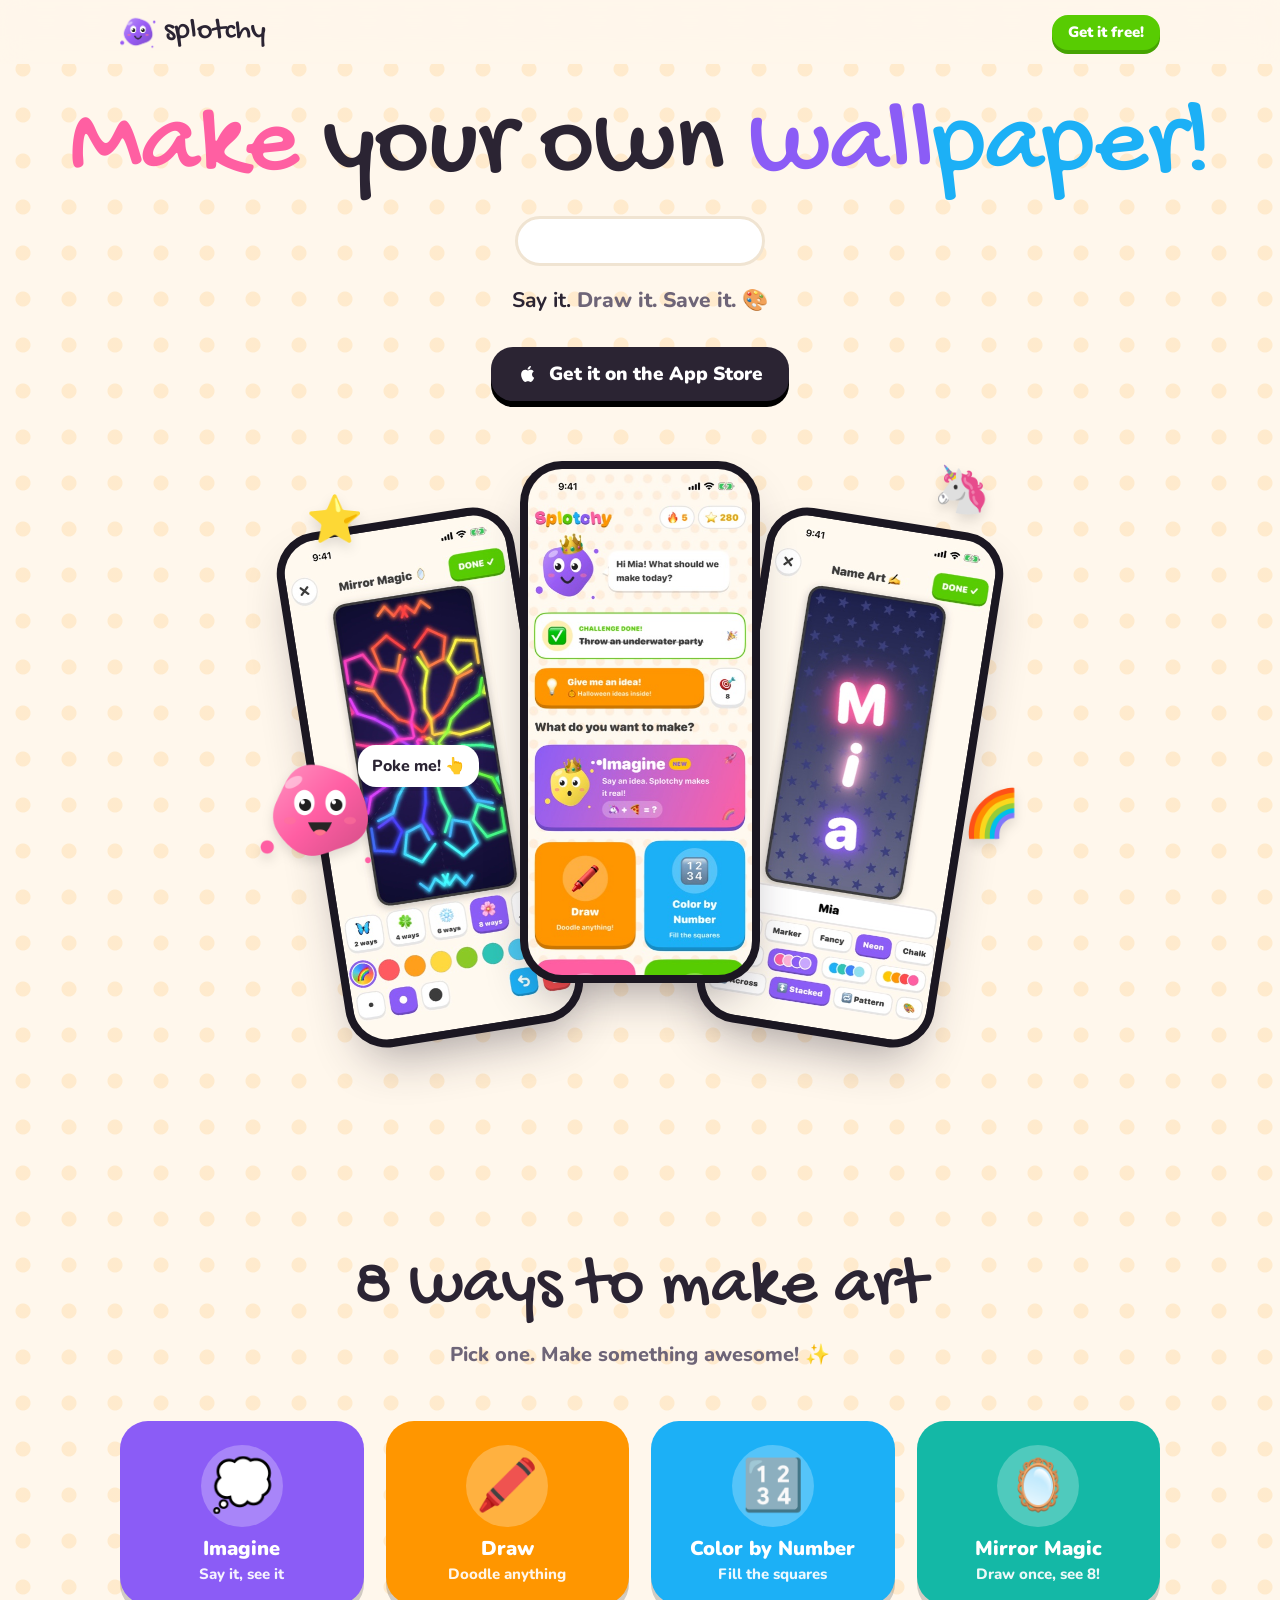
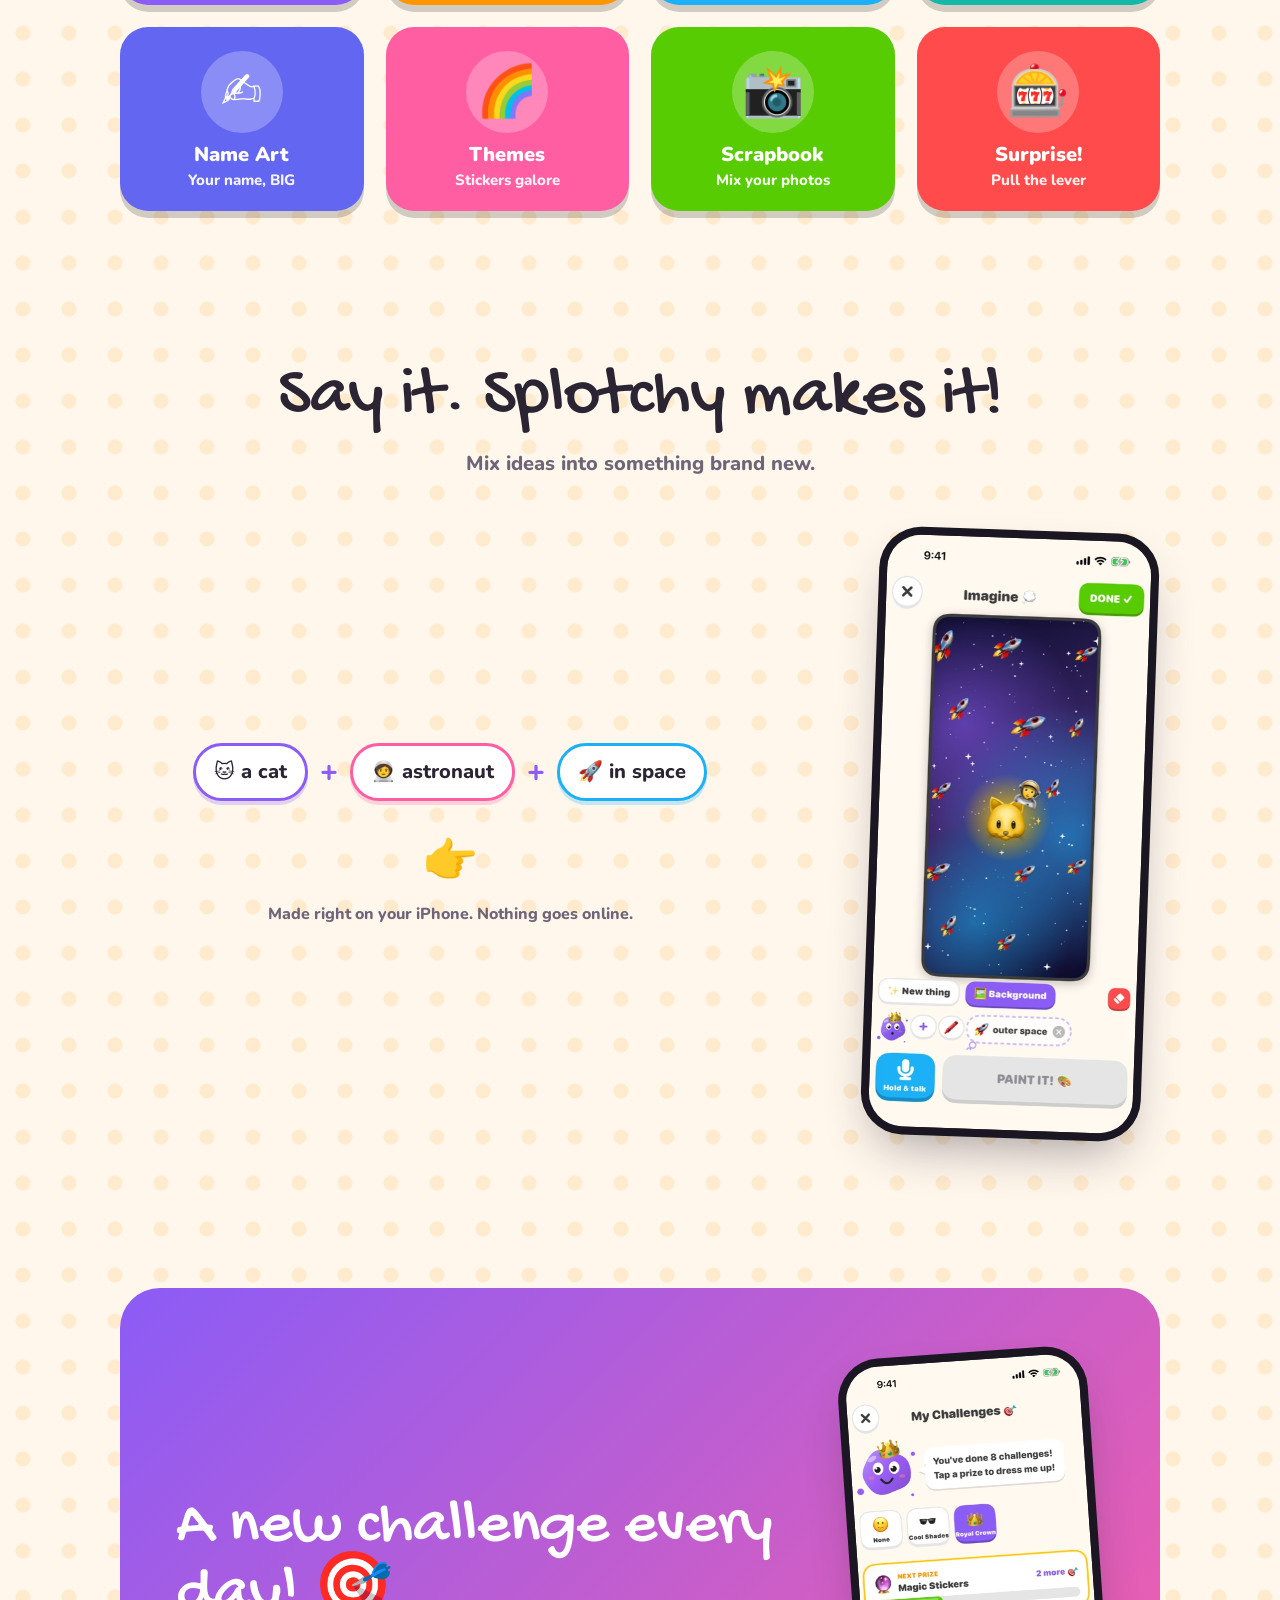
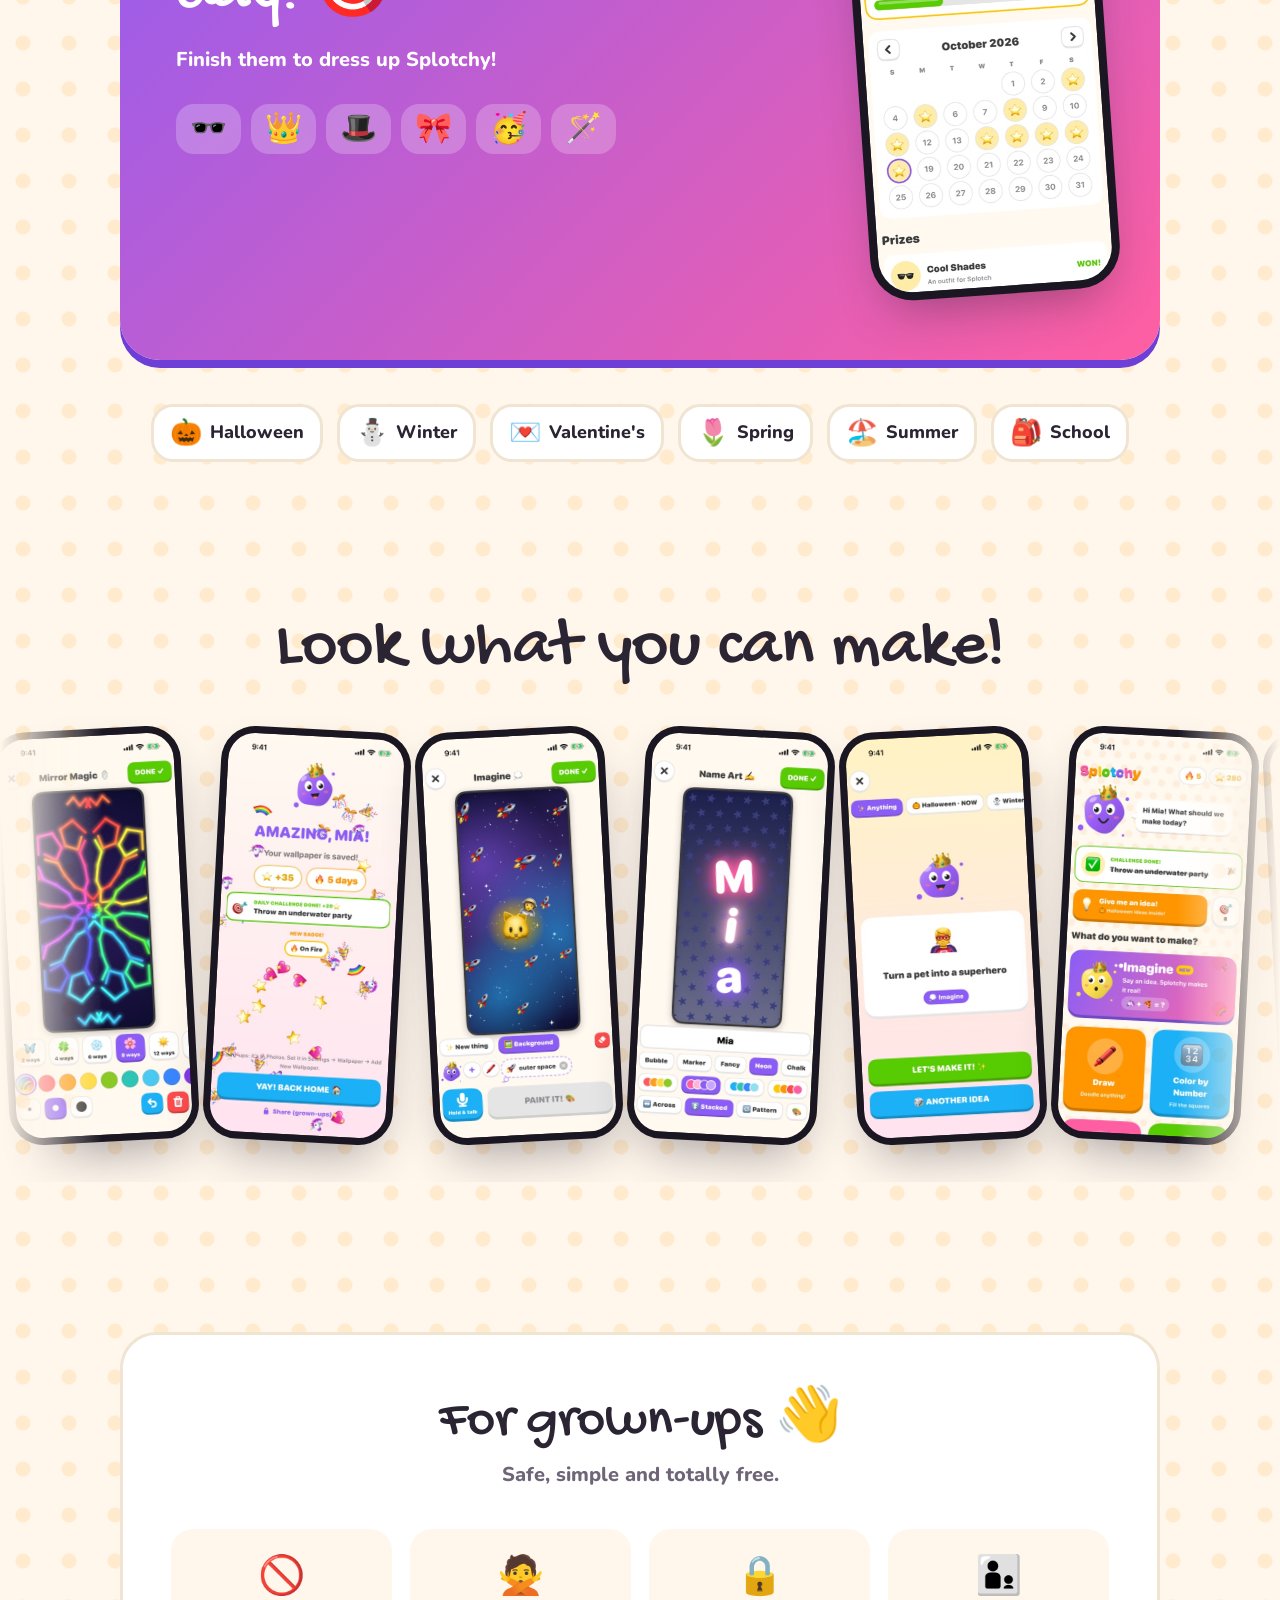
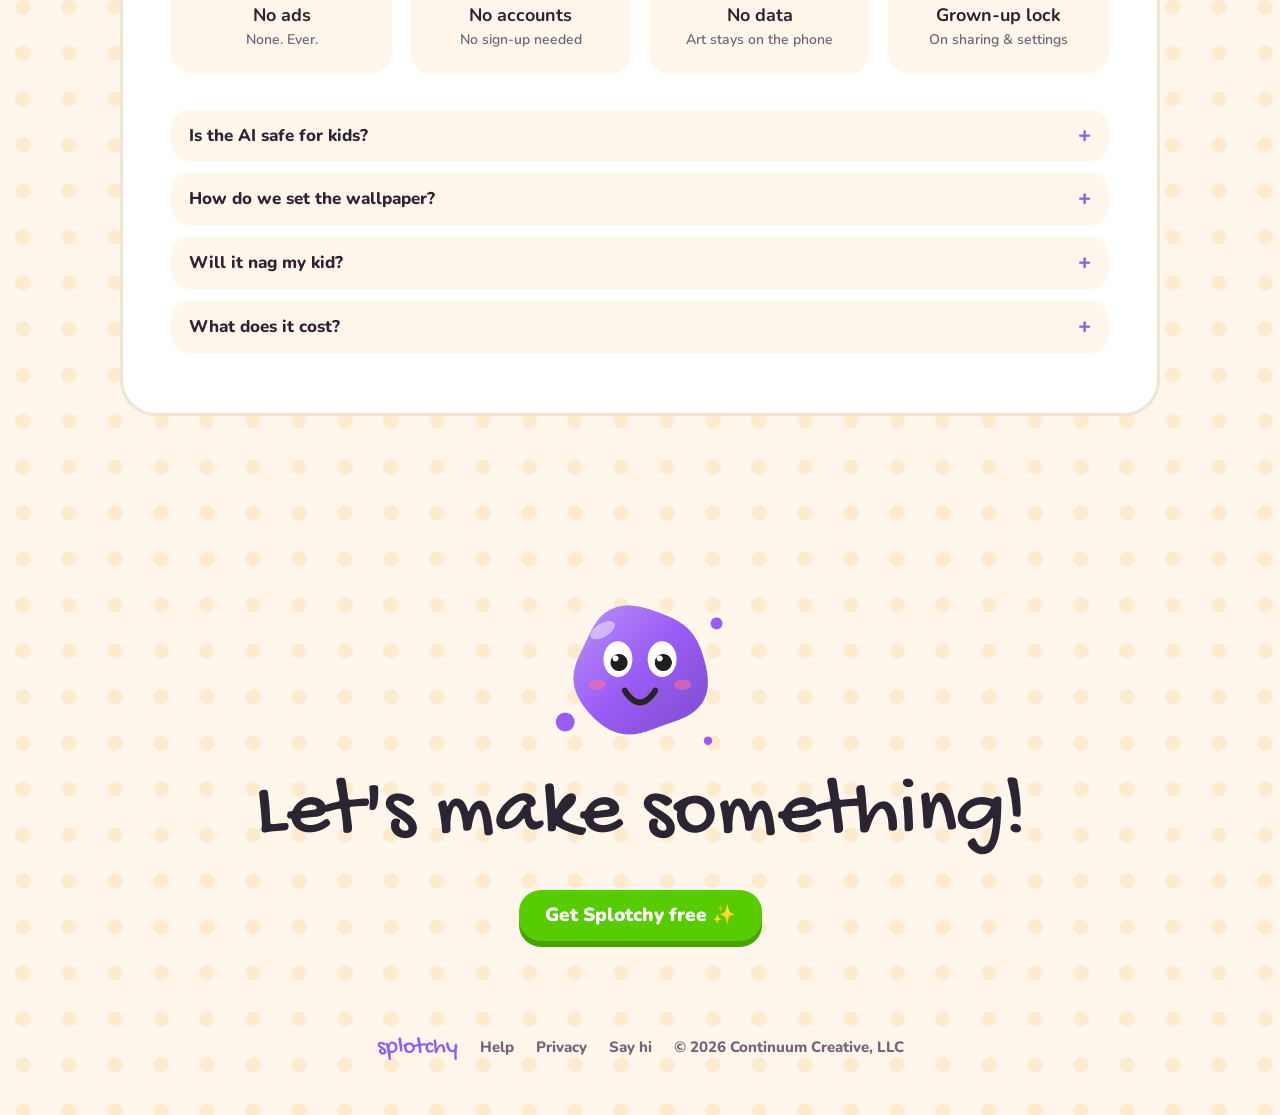
==== commit 88fc0099: "More breathing room: fix section spacing, taller hero stage" ====
--- a/index.html
+++ b/index.html
@@ -52,7 +52,7 @@
   }
   img { display: block; max-width: 100%; }
   a { color: inherit; }
-  .wrap { width: 100%; max-width: 1080px; margin: 0 auto; padding: 0 20px; }
+  .wrap { width: 100%; max-width: 1080px; margin-left: auto; margin-right: auto; padding-left: 20px; padding-right: 20px; }
   .hand { font-family: "Gochi Hand", "Marker Felt", cursive; font-weight: 400; }
 
   /* Chunky buttons with a lip, like Splotchy's */
@@ -89,10 +89,10 @@
   }
   .chip-swap span { transition: opacity .25s, transform .25s; display: inline-block; }
   .chip-swap span.out { opacity: 0; transform: translateY(8px) scale(.9); }
-  .tag { color: var(--soft); font-size: 21px; margin: 16px 0 26px; }
+  .tag { color: var(--soft); font-size: 21px; margin: 20px 0 32px; }
   .tag b { color: var(--ink); }
 
-  .stage { position: relative; max-width: 760px; height: 560px; margin: 48px auto 0; }
+  .stage { position: relative; max-width: 760px; height: 640px; margin: 60px auto 0; }
   .phone {
     background: #1b1722; border-radius: 42px; padding: 8px; aspect-ratio: 1320 / 2868;
     box-shadow: 0 24px 50px -18px rgba(43, 36, 51, .45);
@@ -115,12 +115,12 @@
   }
 
   /* Sections */
-  section { padding: 84px 0 0; }
-  .title { text-align: center; font-size: clamp(42px, 6.4vw, 70px); line-height: 1; margin: 0 0 10px; }
-  .sub { text-align: center; color: var(--soft); font-size: 20px; margin: 0 0 36px; }
+  section { margin-top: 150px; }
+  .title { text-align: center; font-size: clamp(42px, 6.4vw, 70px); line-height: 1.05; margin: 0 0 16px; }
+  .sub { text-align: center; color: var(--soft); font-size: 20px; margin: 0 0 52px; }
 
   /* Mode cards */
-  .modes { display: grid; grid-template-columns: repeat(4, 1fr); gap: 16px; }
+  .modes { display: grid; grid-template-columns: repeat(4, 1fr); gap: 22px; }
   .mode {
     border-radius: 28px; padding: 24px 12px 20px; text-align: center; color: #fff;
     box-shadow: 0 7px 0 rgba(0,0,0,.18); transition: transform .2s;
@@ -132,7 +132,7 @@
   .mode span { display: block; margin-top: 4px; font-size: 15px; opacity: .92; }
 
   /* Imagine demo */
-  .imagine { display: grid; grid-template-columns: 1fr 300px; gap: 48px; align-items: center; }
+  .imagine { display: grid; grid-template-columns: 1fr 300px; gap: 80px; align-items: center; }
   .bubbles { display: flex; flex-wrap: wrap; gap: 12px; align-items: center; justify-content: center; }
   .thought {
     background: var(--card); border: 3px solid var(--grape); border-radius: 999px;
@@ -141,24 +141,24 @@
   .thought.p { border-color: var(--pink); box-shadow: 0 4px 0 rgba(255,95,162,.25); }
   .thought.s { border-color: var(--sky); box-shadow: 0 4px 0 rgba(28,176,246,.25); }
   .plus { font-size: 30px; color: var(--grape); }
-  .arrow { font-size: 44px; text-align: center; margin: 20px 0 4px; }
-  .imagine .phone { width: 280px; margin: 0 auto; transform: rotate(3deg); }
+  .arrow { font-size: 44px; text-align: center; margin: 28px 0 8px; }
+  .imagine .phone { width: 280px; margin: 0 auto; transform: rotate(2deg); }
   .ai-note { text-align: center; color: var(--soft); font-size: 16px; margin: 12px 0 0; }
 
   /* Challenge band */
-  .band { border-radius: 40px; padding: 48px 40px; color: #fff; background: linear-gradient(135deg, var(--grape), var(--pink)); box-shadow: 0 8px 0 #6d3fd6; }
-  .band .inner { display: grid; grid-template-columns: 1fr 250px; gap: 40px; align-items: center; }
-  .band h2 { font-size: clamp(42px, 5.6vw, 64px); line-height: 1; margin: 0 0 14px; }
-  .band p { font-size: 20px; margin: 0 0 22px; }
+  .band { border-radius: 40px; padding: 64px 56px; color: #fff; background: linear-gradient(135deg, var(--grape), var(--pink)); box-shadow: 0 8px 0 #6d3fd6; }
+  .band .inner { display: grid; grid-template-columns: 1fr 250px; gap: 64px; align-items: center; }
+  .band h2 { font-size: clamp(42px, 5.6vw, 64px); line-height: 1.05; margin: 0 0 18px; }
+  .band p { font-size: 20px; margin: 0 0 30px; }
   .prizes { display: flex; flex-wrap: wrap; gap: 10px; }
   .prize { background: rgba(255,255,255,.22); border-radius: 18px; padding: 10px 14px; font-size: 30px; line-height: 1; }
   .band .phone { width: 250px; transform: rotate(-4deg); }
-  .seasons { display: flex; flex-wrap: wrap; justify-content: center; gap: 12px; margin-top: 28px; }
+  .seasons { display: flex; flex-wrap: wrap; justify-content: center; gap: 14px; margin-top: 44px; }
   .season { background: var(--card); border: 3px solid var(--line); border-radius: 22px; padding: 8px 16px; font-size: 18px; display: flex; gap: 8px; align-items: center; }
   .season span { font-size: 26px; }
 
   /* Screenshot parade */
-  .parade { overflow: hidden; padding: 20px 0 32px; -webkit-mask-image: linear-gradient(90deg, transparent, #000 8%, #000 92%, transparent); mask-image: linear-gradient(90deg, transparent, #000 8%, #000 92%, transparent); }
+  .parade { overflow: hidden; padding: 28px 0 40px; -webkit-mask-image: linear-gradient(90deg, transparent, #000 8%, #000 92%, transparent); mask-image: linear-gradient(90deg, transparent, #000 8%, #000 92%, transparent); }
   .track { display: flex; gap: 22px; width: max-content; animation: slide 40s linear infinite; }
   .track .phone { width: 190px; border-radius: 34px; padding: 7px; flex: none; }
   .track .phone img { border-radius: 27px; }
@@ -166,15 +166,15 @@
   @keyframes slide { to { transform: translateX(calc(-50% - 11px)); } }
 
   /* Grown-ups */
-  .grown { background: var(--card); border: 3px solid var(--line); border-radius: 36px; padding: 40px 32px; }
-  .grown h2 { margin: 0 0 6px; font-size: clamp(38px, 5vw, 54px); line-height: 1; text-align: center; }
-  .grown .sub { margin-bottom: 26px; }
-  .promises { display: grid; grid-template-columns: repeat(4, 1fr); gap: 14px; }
-  .promise { background: var(--cream); border-radius: 22px; padding: 18px 12px; text-align: center; }
+  .grown { background: var(--card); border: 3px solid var(--line); border-radius: 36px; padding: 60px 48px; }
+  .grown h2 { margin: 0 0 12px; font-size: clamp(38px, 5vw, 54px); line-height: 1; text-align: center; }
+  .grown .sub { margin-bottom: 40px; }
+  .promises { display: grid; grid-template-columns: repeat(4, 1fr); gap: 18px; }
+  .promise { background: var(--cream); border-radius: 22px; padding: 24px 14px; text-align: center; }
   .promise .e { font-size: 38px; line-height: 1.2; }
   .promise b { display: block; font-size: 18px; margin-top: 4px; }
   .promise span { display: block; font-size: 14px; color: var(--soft); font-weight: 600; margin-top: 2px; }
-  .faq { margin-top: 22px; display: grid; gap: 10px; }
+  .faq { margin-top: 36px; display: grid; gap: 12px; }
   details { background: var(--cream); border-radius: 18px; padding: 14px 18px; }
   summary { cursor: pointer; font-size: 17px; list-style: none; display: flex; justify-content: space-between; gap: 12px; }
   summary::-webkit-details-marker { display: none; }
@@ -184,11 +184,12 @@
   details a { color: var(--grape); }
 
   /* Final */
-  .final { text-align: center; padding-top: 96px; }
+  .final { text-align: center; }
+  section.final { margin-top: 170px; }
   .final .buddy { width: 170px; margin: 0 auto; animation: bob 2.8s ease-in-out infinite; }
-  .final h2 { font-size: clamp(48px, 8vw, 84px); margin: 6px 0 24px; line-height: 1; }
-
-  footer { padding: 56px 0 44px; }
+  .final h2 { font-size: clamp(48px, 8vw, 84px); margin: 14px 0 32px; line-height: 1.05; }
+
+  footer { padding: 90px 0 50px; }
   footer .wrap { display: flex; flex-wrap: wrap; gap: 10px 22px; align-items: center; justify-content: center; color: var(--soft); font-size: 15px; }
   footer a { text-decoration: none; }
   footer a:hover { color: var(--grape); }
@@ -204,12 +205,12 @@
   /* Tablet */
   @media (max-width: 880px) {
     .modes { grid-template-columns: repeat(2, 1fr); }
-    .imagine { grid-template-columns: 1fr; gap: 28px; }
-    .band .inner { grid-template-columns: 1fr; text-align: center; }
+    .imagine { grid-template-columns: 1fr; gap: 44px; }
+    .band .inner { grid-template-columns: 1fr; text-align: center; gap: 44px; }
     .band .prizes { justify-content: center; }
     .band .phone { margin: 0 auto; }
     .promises { grid-template-columns: repeat(2, 1fr); }
-    .stage { height: 480px; }
+    .stage { height: 560px; }
     .stage .phone { width: 200px; }
     .stage .mid { margin-left: -100px; }
     .stage .left { margin-left: -270px; }
@@ -222,7 +223,7 @@
     .hero { padding-top: 22px; }
     .tag { font-size: 19px; }
     .chip-swap { font-size: 18px; min-width: 0; }
-    .stage { height: 390px; margin-top: 36px; }
+    .stage { height: 440px; margin-top: 40px; }
     .stage .phone { width: 160px; border-radius: 30px; padding: 6px; }
     .stage .phone img { border-radius: 24px; }
     .stage .mid { margin-left: -80px; }
@@ -230,25 +231,25 @@
     .stage .right { margin-left: 8px; top: 44px; }
     .float { font-size: 32px; }
     .float.blob { width: 78px; }
-    section { padding-top: 64px; }
-    .sub { font-size: 18px; margin-bottom: 26px; }
-    .modes { gap: 12px; }
+    section { margin-top: 110px; }
+    .sub { font-size: 18px; margin-bottom: 36px; }
+    .modes { gap: 14px; }
     .mode { padding: 18px 8px 16px; border-radius: 24px; }
     .mode .e { width: 64px; height: 64px; font-size: 36px; }
     .mode b { font-size: 17px; }
     .mode span { font-size: 13px; }
     .thought { font-size: 17px; padding: 10px 14px; }
     .imagine .phone { width: 220px; }
-    .band { padding: 34px 20px; border-radius: 30px; }
+    .band { padding: 44px 22px; border-radius: 30px; }
     .band p { font-size: 18px; }
     .band .phone { width: 200px; }
-    .grown { padding: 30px 16px; border-radius: 28px; }
-    .promises { gap: 10px; }
+    .grown { padding: 40px 18px; border-radius: 28px; }
+    .promises { gap: 12px; }
     .track .phone { width: 148px; border-radius: 28px; padding: 6px; }
     .track .phone img { border-radius: 23px; }
     nav .mini { padding: 9px 12px; font-size: 14px; }
     .logo { font-size: 26px; }
-    .final { padding-top: 72px; }
+    section.final { margin-top: 120px; }
   }
 </style>
 </head>
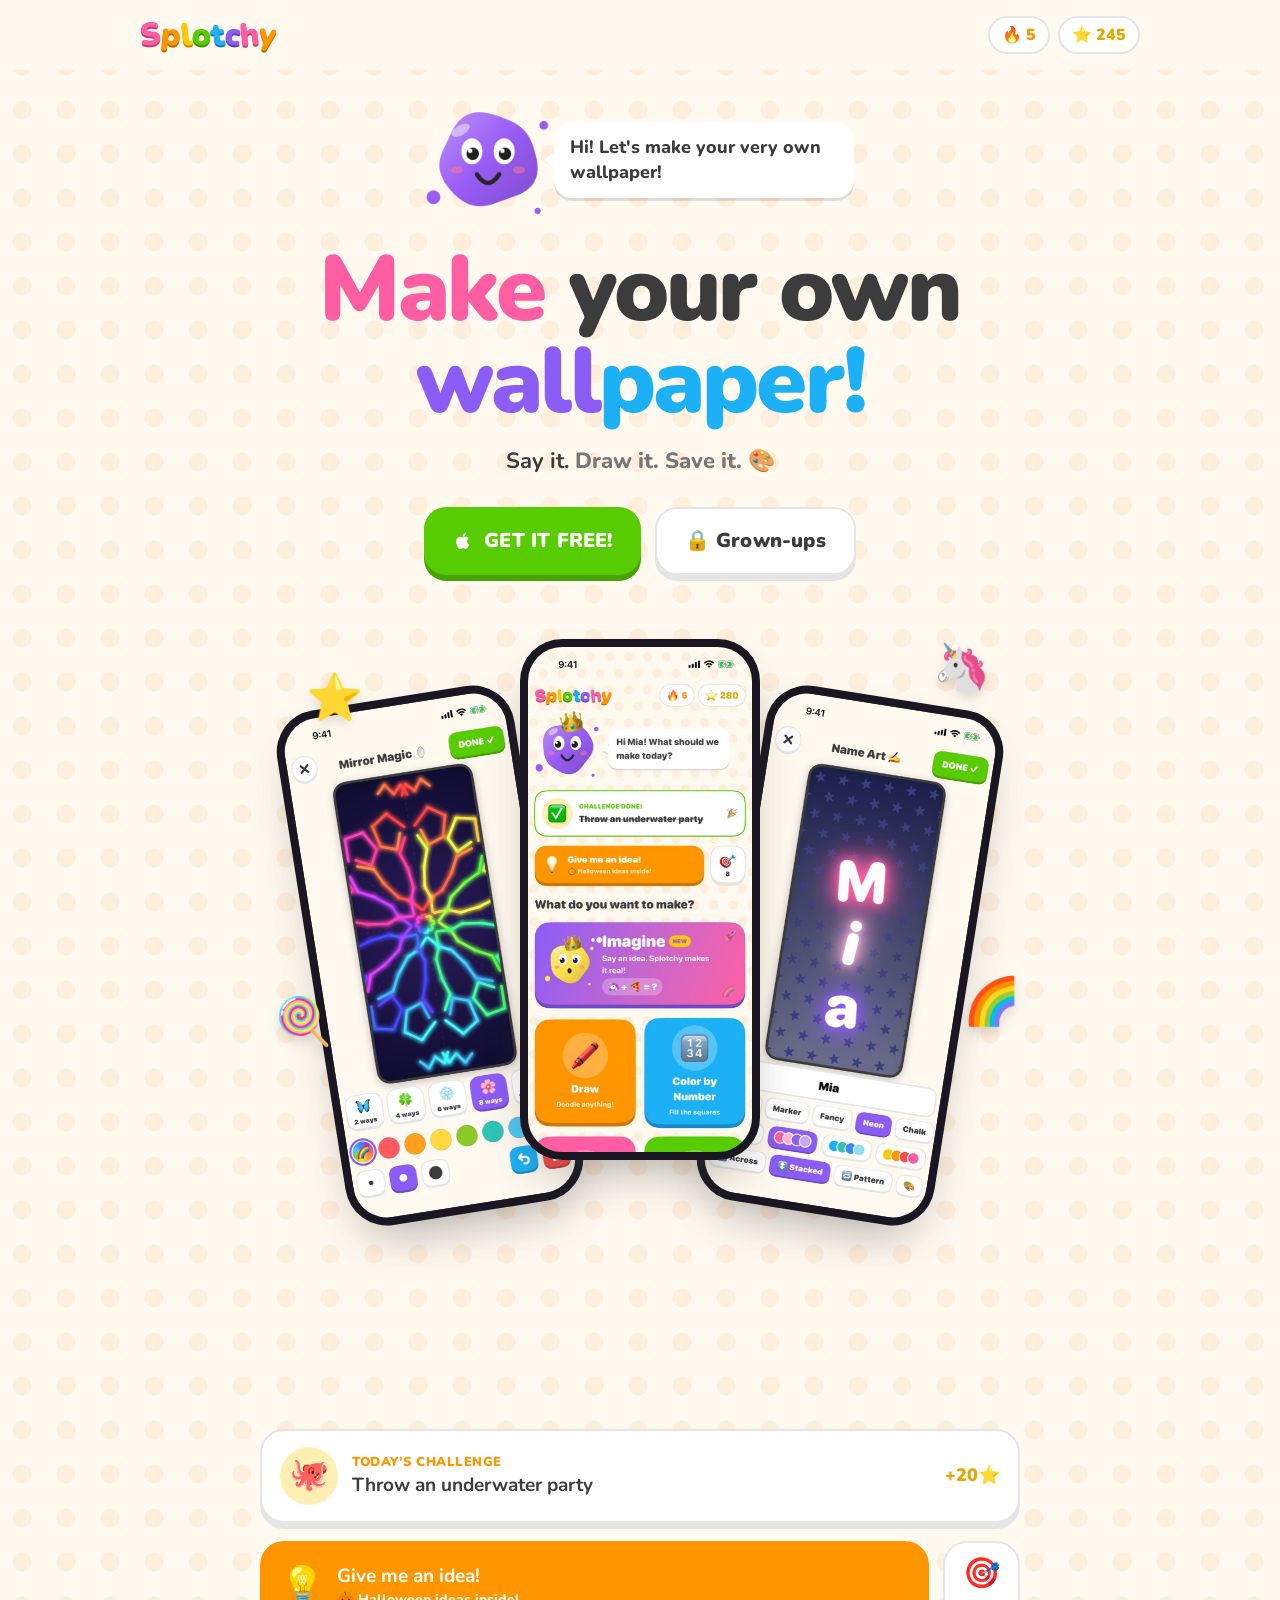
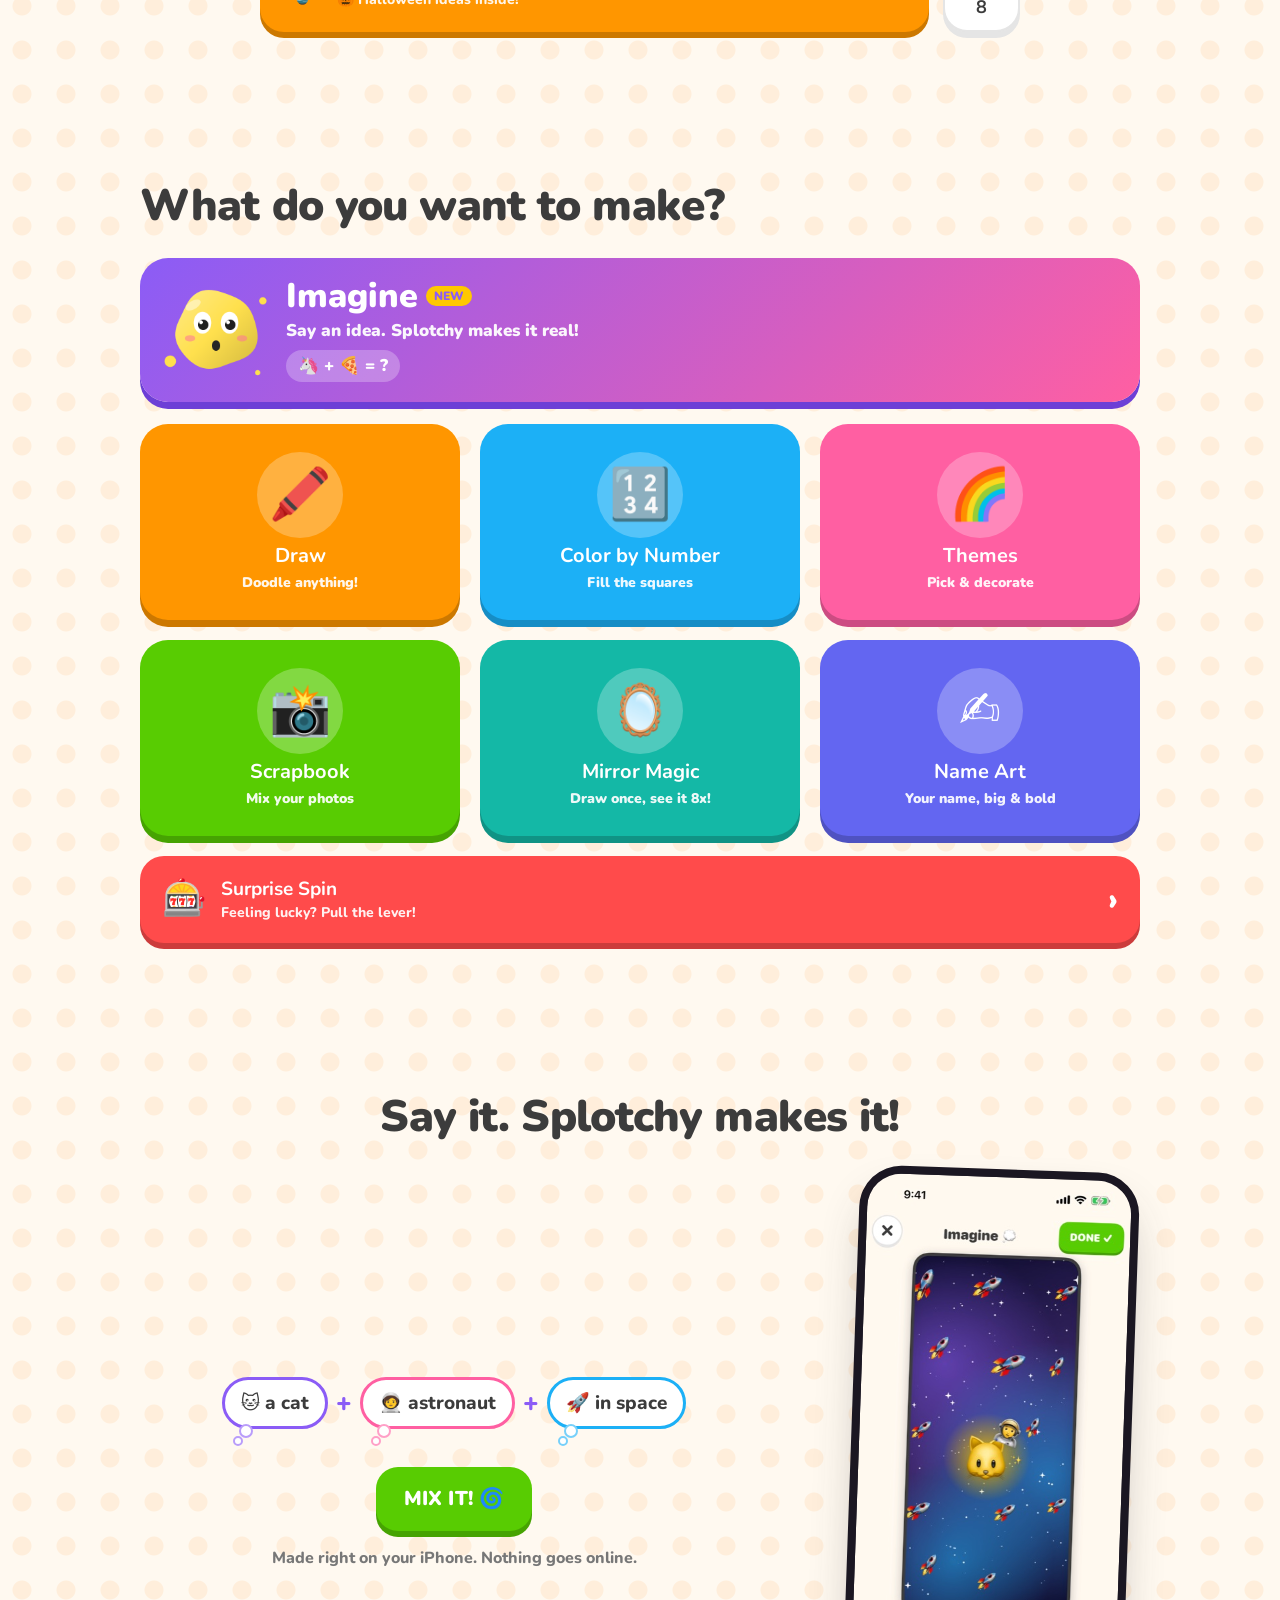
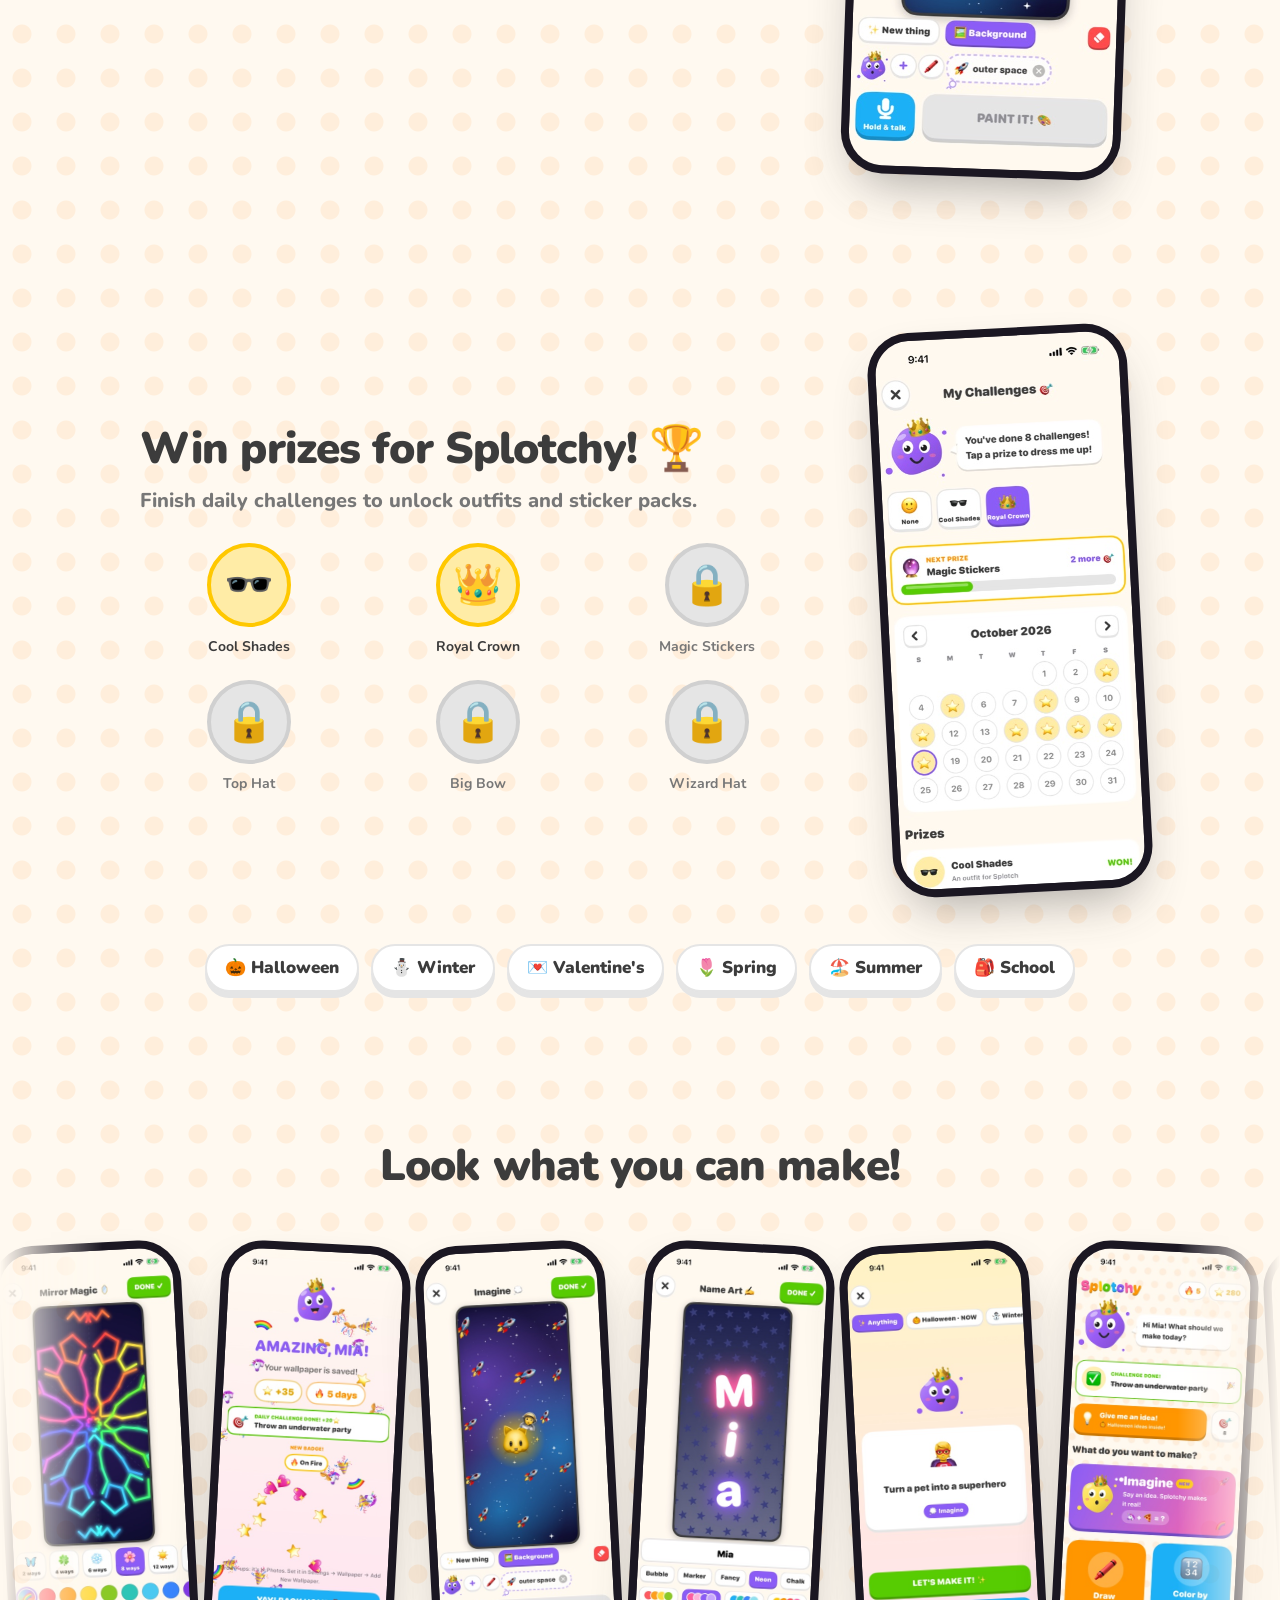
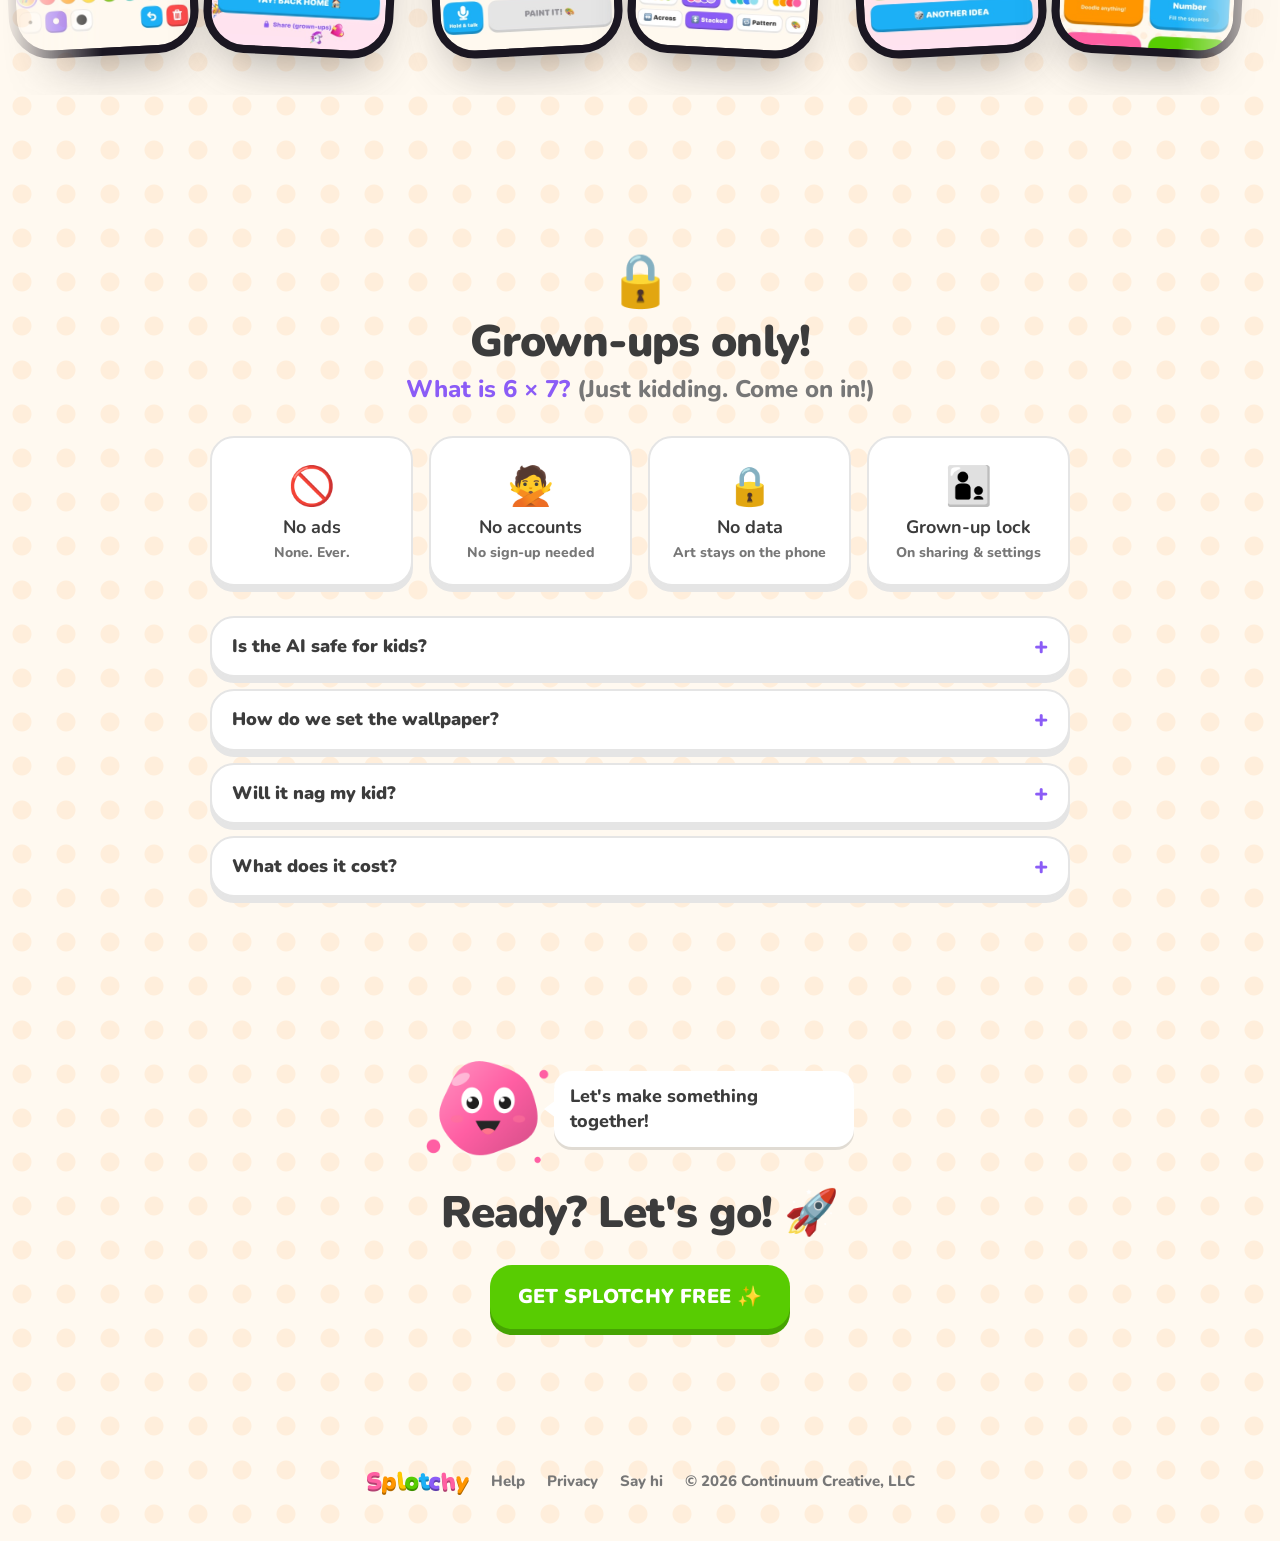
==== commit d1858178: "Match the site's look to the Splotchy app Co-Authored-By: Claude Opus 5.5 <noreply@anthropic.com>" ====
--- a/index.html
+++ b/index.html
@@ -3,6 +3,7 @@
 <head>
 <meta charset="utf-8">
 <meta name="viewport" content="width=device-width, initial-scale=1">
+<meta name="color-scheme" content="light">
 <title>Splotchy · Make your own phone wallpaper!</title>
 <meta name="description" content="Splotchy helps kids make their own phone wallpapers. Say it, draw it, save it! No ads, no accounts, no data collected.">
 <meta property="og:title" content="Splotchy · Make your own phone wallpaper!">
@@ -13,202 +14,65 @@
 <meta name="apple-itunes-app" content="app-id=6824162290">
 <link rel="preconnect" href="https://fonts.googleapis.com">
 <link rel="preconnect" href="https://fonts.gstatic.com" crossorigin>
-<link href="https://fonts.googleapis.com/css2?family=Gochi+Hand&family=Nunito:wght@600;800;900&display=swap" rel="stylesheet">
+<link href="https://fonts.googleapis.com/css2?family=Nunito:wght@700;800;900&display=swap" rel="stylesheet">
+<link rel="stylesheet" href="/app.css">
 <style>
-  :root {
-    --cream: #fff7ec;
-    --ink: #2b2433;
-    --soft: #6e6578;
-    --grape: #8b5cf6;
-    --pink: #ff5fa2;
-    --sun: #ffc800;
-    --sky: #1cb0f6;
-    --lime: #58cc02;
-    --orange: #ff9600;
-    --teal: #14b8a6;
-    --cherry: #ff4b4b;
-    --card: #ffffff;
-    --line: #f0e4d2;
-    --dot: rgba(255, 150, 0, 0.13);
-  }
-  @media (prefers-color-scheme: dark) {
-    :root { --cream: #1c1626; --ink: #fff7ec; --soft: #c7bdd6; --card: #2a2236; --line: #3a3048; --dot: rgba(255, 150, 0, 0.08); }
-  }
-
-  * { box-sizing: border-box; }
-  html { scroll-behavior: smooth; }
-  body {
-    margin: 0;
-    background: var(--cream);
-    background-image: radial-gradient(circle, var(--dot) 7px, transparent 8px);
-    background-size: 46px 46px;
-    color: var(--ink);
-    font-family: "Nunito", ui-rounded, system-ui, -apple-system, sans-serif;
-    font-weight: 800;
-    font-size: 18px;
-    line-height: 1.4;
-    -webkit-font-smoothing: antialiased;
-    overflow-x: hidden;
-  }
-  img { display: block; max-width: 100%; }
-  a { color: inherit; }
-  .wrap { width: 100%; max-width: 1080px; margin-left: auto; margin-right: auto; padding-left: 20px; padding-right: 20px; }
-  .hand { font-family: "Gochi Hand", "Marker Felt", cursive; font-weight: 400; }
-
-  /* Chunky buttons with a lip, like Splotchy's */
-  .btn {
-    display: inline-flex; align-items: center; justify-content: center; gap: 10px;
-    padding: 16px 26px; border-radius: 22px; border: 0; cursor: pointer;
-    font: 900 19px/1 "Nunito", sans-serif; text-decoration: none; color: #fff;
-    background: var(--lime); box-shadow: 0 6px 0 #46a302;
-    transition: transform .12s ease, box-shadow .12s ease;
-  }
-  .btn:hover { transform: translateY(-2px); box-shadow: 0 8px 0 #46a302; }
-  .btn:active { transform: translateY(6px); box-shadow: 0 0 0 #46a302; }
-  .btn svg { width: 22px; height: 22px; }
-  .btn.ink { background: #2b2433; box-shadow: 0 6px 0 #000; }
-  .btn.ink:hover { box-shadow: 0 8px 0 #000; }
-  .btn.ink:active { box-shadow: 0 0 0 #000; }
-
-  /* Nav */
-  nav { position: sticky; top: 0; z-index: 20; background: color-mix(in srgb, var(--cream) 90%, transparent); backdrop-filter: blur(12px); -webkit-backdrop-filter: blur(12px); }
-  nav .wrap { display: flex; align-items: center; height: 64px; gap: 12px; }
-  .logo { display: flex; align-items: center; gap: 8px; text-decoration: none; font-size: 30px; }
-  .logo img { width: 36px; height: 36px; }
-  nav .mini { margin-left: auto; padding: 10px 16px; font-size: 15px; border-radius: 16px; box-shadow: 0 4px 0 #46a302; }
-  nav .mini:active { box-shadow: 0 0 0 #46a302; transform: translateY(4px); }
-
-  /* Hero */
-  .hero { padding: 36px 20px 0; text-align: center; }
-  .hero h1 { font-size: clamp(54px, 10vw, 104px); line-height: .92; margin: 0; }
-  .hero h1 .c1 { color: var(--pink); } .hero h1 .c2 { color: var(--grape); } .hero h1 .c3 { color: var(--sky); }
-  .chip-swap {
-    display: inline-flex; align-items: center; justify-content: center; margin: 20px auto 0;
-    background: var(--card); border: 3px solid var(--line); border-radius: 999px;
-    padding: 8px 20px; font-size: 20px; min-width: 250px;
-  }
-  .chip-swap span { transition: opacity .25s, transform .25s; display: inline-block; }
-  .chip-swap span.out { opacity: 0; transform: translateY(8px) scale(.9); }
-  .tag { color: var(--soft); font-size: 21px; margin: 20px 0 32px; }
-  .tag b { color: var(--ink); }
-
-  .stage { position: relative; max-width: 760px; height: 640px; margin: 60px auto 0; }
-  .phone {
-    background: #1b1722; border-radius: 42px; padding: 8px; aspect-ratio: 1320 / 2868;
-    box-shadow: 0 24px 50px -18px rgba(43, 36, 51, .45);
-  }
-  .phone img { width: 100%; height: 100%; object-fit: cover; border-radius: 34px; }
+  /* ---------- Hero ---------- */
+  .hero { text-align: center; padding-top: 28px; }
+  .greet { display: flex; align-items: center; justify-content: center; gap: 4px; margin: 0 auto 22px; }
+  .greet .buddy { width: 124px; }
+  .hero h1 { font-size: clamp(46px, 8.4vw, 92px); line-height: 1; letter-spacing: -0.03em; margin: 0; }
+  .hero h1 .pink { color: var(--bubblegum); } .hero h1 .grape { color: var(--grape); } .hero h1 .sky { color: var(--sky); }
+  .hero .tag { font-size: 22px; color: var(--soft); margin: 18px 0 30px; }
+  .hero .tag b { color: var(--ink); }
+  .cta-row { display: flex; gap: 14px; justify-content: center; flex-wrap: wrap; }
+
+  .stage { position: relative; max-width: 760px; height: 640px; margin: 64px auto 0; }
   .stage .phone { position: absolute; width: 240px; top: 0; }
   .stage .mid { left: 50%; margin-left: -120px; z-index: 3; }
   .stage .left { left: 50%; margin-left: -330px; top: 56px; transform: rotate(-9deg); z-index: 2; }
   .stage .right { left: 50%; margin-left: 90px; top: 56px; transform: rotate(9deg); z-index: 2; }
-
-  .float { position: absolute; z-index: 4; font-size: 46px; line-height: 1; animation: bob 3.2s ease-in-out infinite; filter: drop-shadow(0 6px 6px rgba(0,0,0,.12)); user-select: none; }
-  .float.blob { width: 120px; }
-  @keyframes bob { 0%,100% { transform: translateY(0) rotate(-6deg); } 50% { transform: translateY(-16px) rotate(6deg); } }
-
-  .buddy { cursor: pointer; transition: filter .3s; -webkit-tap-highlight-color: transparent; }
-  .bubble {
-    position: absolute; z-index: 5; background: var(--card); color: var(--ink);
-    border-radius: 18px; padding: 10px 14px; font-size: 16px; white-space: nowrap;
-    box-shadow: 0 4px 0 rgba(0,0,0,.08); pointer-events: none;
-  }
-
-  /* Sections */
-  section { margin-top: 150px; }
-  .title { text-align: center; font-size: clamp(42px, 6.4vw, 70px); line-height: 1.05; margin: 0 0 16px; }
-  .sub { text-align: center; color: var(--soft); font-size: 20px; margin: 0 0 52px; }
-
-  /* Mode cards */
-  .modes { display: grid; grid-template-columns: repeat(4, 1fr); gap: 22px; }
-  .mode {
-    border-radius: 28px; padding: 24px 12px 20px; text-align: center; color: #fff;
-    box-shadow: 0 7px 0 rgba(0,0,0,.18); transition: transform .2s;
-  }
-  .mode:hover { transform: rotate(-3deg) scale(1.04); }
-  .mode:nth-child(even):hover { transform: rotate(3deg) scale(1.04); }
-  .mode .e { font-size: 50px; width: 82px; height: 82px; margin: 0 auto 10px; display: grid; place-items: center; background: rgba(255,255,255,.25); border-radius: 50%; }
-  .mode b { display: block; font-size: 20px; font-weight: 900; line-height: 1.15; }
-  .mode span { display: block; margin-top: 4px; font-size: 15px; opacity: .92; }
-
-  /* Imagine demo */
-  .imagine { display: grid; grid-template-columns: 1fr 300px; gap: 80px; align-items: center; }
-  .bubbles { display: flex; flex-wrap: wrap; gap: 12px; align-items: center; justify-content: center; }
-  .thought {
-    background: var(--card); border: 3px solid var(--grape); border-radius: 999px;
-    padding: 12px 18px; font-size: 20px; box-shadow: 0 4px 0 rgba(139,92,246,.25);
-  }
-  .thought.p { border-color: var(--pink); box-shadow: 0 4px 0 rgba(255,95,162,.25); }
-  .thought.s { border-color: var(--sky); box-shadow: 0 4px 0 rgba(28,176,246,.25); }
-  .plus { font-size: 30px; color: var(--grape); }
-  .arrow { font-size: 44px; text-align: center; margin: 28px 0 8px; }
+  .sticker { position: absolute; z-index: 4; font-size: 46px; line-height: 1; animation: bob 3.2s ease-in-out infinite; filter: drop-shadow(0 6px 6px rgba(0,0,0,.12)); }
+  .st1 { right: 4%; top: 6px; animation-delay: -1s; } .st2 { right: 0; top: 340px; animation-delay: -2s; } .st3 { left: 6%; top: 36px; animation-delay: -.5s; } .st4 { left: 2%; top: 360px; animation-delay: -1.6s; }
+
+  /* ---------- Home-screen strip (challenge + idea), like the app ---------- */
+  .home-strip { max-width: 760px; margin: 0 auto; display: grid; gap: 18px; }
+  .idea-row { display: grid; grid-template-columns: 1fr auto; gap: 14px; }
+
+  /* ---------- Imagine ---------- */
+  .imagine { display: grid; grid-template-columns: 1fr 300px; gap: 72px; align-items: center; }
+  .bubble-tray { display: flex; flex-wrap: wrap; gap: 10px 8px; align-items: center; justify-content: center; }
   .imagine .phone { width: 280px; margin: 0 auto; transform: rotate(2deg); }
-  .ai-note { text-align: center; color: var(--soft); font-size: 16px; margin: 12px 0 0; }
-
-  /* Challenge band */
-  .band { border-radius: 40px; padding: 64px 56px; color: #fff; background: linear-gradient(135deg, var(--grape), var(--pink)); box-shadow: 0 8px 0 #6d3fd6; }
-  .band .inner { display: grid; grid-template-columns: 1fr 250px; gap: 64px; align-items: center; }
-  .band h2 { font-size: clamp(42px, 5.6vw, 64px); line-height: 1.05; margin: 0 0 18px; }
-  .band p { font-size: 20px; margin: 0 0 30px; }
-  .prizes { display: flex; flex-wrap: wrap; gap: 10px; }
-  .prize { background: rgba(255,255,255,.22); border-radius: 18px; padding: 10px 14px; font-size: 30px; line-height: 1; }
-  .band .phone { width: 250px; transform: rotate(-4deg); }
-  .seasons { display: flex; flex-wrap: wrap; justify-content: center; gap: 14px; margin-top: 44px; }
-  .season { background: var(--card); border: 3px solid var(--line); border-radius: 22px; padding: 8px 16px; font-size: 18px; display: flex; gap: 8px; align-items: center; }
-  .season span { font-size: 26px; }
-
-  /* Screenshot parade */
-  .parade { overflow: hidden; padding: 28px 0 40px; -webkit-mask-image: linear-gradient(90deg, transparent, #000 8%, #000 92%, transparent); mask-image: linear-gradient(90deg, transparent, #000 8%, #000 92%, transparent); }
+  .make-it { margin-top: 26px; text-align: center; }
+  .note { text-align: center; color: var(--soft); font-size: 16px; margin: 16px 0 0; }
+
+  /* ---------- Challenges & prizes ---------- */
+  .prizes { display: grid; grid-template-columns: 1fr 260px; gap: 64px; align-items: center; }
+  .badges { display: grid; grid-template-columns: repeat(3, 1fr); gap: 22px 12px; margin-top: 28px; }
+  .prizes .phone { width: 260px; margin: 0 auto; transform: rotate(-3deg); }
+  .seasons { display: flex; flex-wrap: wrap; justify-content: center; gap: 12px; margin-top: 52px; }
+
+  /* ---------- Parade ---------- */
+  .parade { overflow: hidden; padding: 24px 0 40px; -webkit-mask-image: linear-gradient(90deg, transparent, #000 8%, #000 92%, transparent); mask-image: linear-gradient(90deg, transparent, #000 8%, #000 92%, transparent); }
   .track { display: flex; gap: 22px; width: max-content; animation: slide 40s linear infinite; }
-  .track .phone { width: 190px; border-radius: 34px; padding: 7px; flex: none; }
-  .track .phone img { border-radius: 27px; }
+  .track .phone { width: 190px; flex: none; }
   .track .phone:nth-child(odd) { transform: rotate(-3deg); } .track .phone:nth-child(even) { transform: rotate(3deg); }
   @keyframes slide { to { transform: translateX(calc(-50% - 11px)); } }
 
-  /* Grown-ups */
-  .grown { background: var(--card); border: 3px solid var(--line); border-radius: 36px; padding: 60px 48px; }
-  .grown h2 { margin: 0 0 12px; font-size: clamp(38px, 5vw, 54px); line-height: 1; text-align: center; }
-  .grown .sub { margin-bottom: 40px; }
-  .promises { display: grid; grid-template-columns: repeat(4, 1fr); gap: 18px; }
-  .promise { background: var(--cream); border-radius: 22px; padding: 24px 14px; text-align: center; }
-  .promise .e { font-size: 38px; line-height: 1.2; }
-  .promise b { display: block; font-size: 18px; margin-top: 4px; }
-  .promise span { display: block; font-size: 14px; color: var(--soft); font-weight: 600; margin-top: 2px; }
-  .faq { margin-top: 36px; display: grid; gap: 12px; }
-  details { background: var(--cream); border-radius: 18px; padding: 14px 18px; }
-  summary { cursor: pointer; font-size: 17px; list-style: none; display: flex; justify-content: space-between; gap: 12px; }
-  summary::-webkit-details-marker { display: none; }
-  summary::after { content: "+"; font-size: 22px; line-height: 1; color: var(--grape); }
-  details[open] summary::after { content: "–"; }
-  details p { margin: 10px 0 2px; font-weight: 600; color: var(--soft); font-size: 16px; }
-  details a { color: var(--grape); }
-
-  /* Final */
+  /* ---------- Grown-ups (styled like the app's grown-up lock) ---------- */
+  .gate { max-width: 860px; margin: 0 auto; text-align: center; }
+  .gate .lock { font-size: 52px; }
+  .gate .q { color: var(--grape); font-size: 24px; margin: 6px 0 30px; }
+  .promises { display: grid; grid-template-columns: repeat(4, 1fr); gap: 16px; }
+  .faq { margin-top: 30px; display: grid; gap: 12px; text-align: left; }
+
+  /* ---------- Final ---------- */
   .final { text-align: center; }
-  section.final { margin-top: 170px; }
-  .final .buddy { width: 170px; margin: 0 auto; animation: bob 2.8s ease-in-out infinite; }
-  .final h2 { font-size: clamp(48px, 8vw, 84px); margin: 14px 0 32px; line-height: 1.05; }
-
-  footer { padding: 90px 0 50px; }
-  footer .wrap { display: flex; flex-wrap: wrap; gap: 10px 22px; align-items: center; justify-content: center; color: var(--soft); font-size: 15px; }
-  footer a { text-decoration: none; }
-  footer a:hover { color: var(--grape); }
-
-  .pop { opacity: 0; transform: translateY(24px) scale(.97); transition: opacity .6s ease, transform .6s cubic-bezier(.2,1.4,.4,1); }
-  .pop.in { opacity: 1; transform: none; }
-
-  @media (prefers-reduced-motion: reduce) {
-    .float, .final .buddy, .track { animation: none; }
-    .pop { opacity: 1; transform: none; }
-  }
-
-  /* Tablet */
+  .final .greet { margin-bottom: 18px; }
+  .final h2 { margin-bottom: 28px; }
+
   @media (max-width: 880px) {
-    .modes { grid-template-columns: repeat(2, 1fr); }
-    .imagine { grid-template-columns: 1fr; gap: 44px; }
-    .band .inner { grid-template-columns: 1fr; text-align: center; gap: 44px; }
-    .band .prizes { justify-content: center; }
-    .band .phone { margin: 0 auto; }
+    .imagine, .prizes { grid-template-columns: 1fr; gap: 44px; }
     .promises { grid-template-columns: repeat(2, 1fr); }
     .stage { height: 560px; }
     .stage .phone { width: 200px; }
@@ -216,128 +80,152 @@
     .stage .left { margin-left: -270px; }
     .stage .right { margin-left: 70px; }
   }
-
-  /* Phone */
   @media (max-width: 560px) {
-    body { font-size: 17px; }
-    .hero { padding-top: 22px; }
-    .tag { font-size: 19px; }
-    .chip-swap { font-size: 18px; min-width: 0; }
-    .stage { height: 440px; margin-top: 40px; }
-    .stage .phone { width: 160px; border-radius: 30px; padding: 6px; }
-    .stage .phone img { border-radius: 24px; }
+    .greet .buddy { width: 92px; }
+    .hero .tag { font-size: 19px; }
+    .stage { height: 440px; margin-top: 44px; }
+    .stage .phone { width: 160px; }
     .stage .mid { margin-left: -80px; }
-    .stage .left { margin-left: -168px; top: 44px; }
-    .stage .right { margin-left: 8px; top: 44px; }
-    .float { font-size: 32px; }
-    .float.blob { width: 78px; }
-    section { margin-top: 110px; }
-    .sub { font-size: 18px; margin-bottom: 36px; }
-    .modes { gap: 14px; }
-    .mode { padding: 18px 8px 16px; border-radius: 24px; }
-    .mode .e { width: 64px; height: 64px; font-size: 36px; }
-    .mode b { font-size: 17px; }
-    .mode span { font-size: 13px; }
-    .thought { font-size: 17px; padding: 10px 14px; }
+    .stage .left { margin-left: -160px; top: 44px; }
+    .stage .right { margin-left: 0; top: 44px; }
+    .sticker { font-size: 32px; }
+    .st2 { top: 300px; } .st4 { top: 320px; }
     .imagine .phone { width: 220px; }
-    .band { padding: 44px 22px; border-radius: 30px; }
-    .band p { font-size: 18px; }
-    .band .phone { width: 200px; }
-    .grown { padding: 40px 18px; border-radius: 28px; }
+    .prizes .phone { width: 210px; }
+    .badges { gap: 18px 8px; }
+    .track .phone { width: 148px; }
     .promises { gap: 12px; }
-    .track .phone { width: 148px; border-radius: 28px; padding: 6px; }
-    .track .phone img { border-radius: 23px; }
-    nav .mini { padding: 9px 12px; font-size: 14px; }
-    .logo { font-size: 26px; }
-    section.final { margin-top: 120px; }
   }
 </style>
 </head>
 <body>
 
-<nav>
+<nav class="topbar">
   <div class="wrap">
-    <a class="logo hand" href="/" aria-label="Splotchy home"><img src="/img/splotchy.png" alt="">splotchy</a>
-    <a class="btn mini" href="https://apps.apple.com/app/id6824162290">Get it free!</a>
+    <a href="/" class="wordmark" aria-label="Splotchy home">
+      <span>S</span><span>p</span><span>l</span><span>o</span><span>t</span><span>c</span><span>h</span><span>y</span>
+    </a>
+    <div class="chips" aria-hidden="true">
+      <span class="stat"><span>🔥</span><b class="orange">5</b></span>
+      <span class="stat"><span>⭐</span><b class="gold" id="stars">245</b></span>
+    </div>
   </div>
 </nav>
 
-<header class="hero">
-  <h1 class="hand"><span class="c1">Make</span> your own <span class="c2">wall</span><span class="c3">paper!</span></h1>
-  <div class="chip-swap" aria-live="polite"><span id="swap">🍭 made of candy</span></div>
+<header class="hero wrap">
+  <div class="greet">
+    <img class="buddy splotch" id="buddy" src="/img/splotchy.png" alt="Splotchy. Tap to say hi!">
+    <div class="speech left-tail" id="speech">Hi! Let's make your very own wallpaper!</div>
+  </div>
+  <h1 class="r"><span class="pink">Make</span> your own <span class="grape">wall</span><span class="sky">paper!</span></h1>
   <p class="tag"><b>Say it.</b> Draw it. Save it. 🎨</p>
-  <a class="btn ink" href="https://apps.apple.com/app/id6824162290">
-    <svg viewBox="0 0 24 24" fill="currentColor" aria-hidden="true"><path d="M16.37 12.45c-.02-2.2 1.8-3.26 1.88-3.31-1.03-1.5-2.62-1.7-3.18-1.72-1.35-.14-2.64.8-3.33.8-.69 0-1.75-.78-2.88-.76-1.48.02-2.85.86-3.61 2.19-1.54 2.67-.39 6.62 1.11 8.79.73 1.06 1.6 2.25 2.74 2.21 1.1-.04 1.52-.71 2.85-.71 1.33 0 1.71.71 2.88.69 1.19-.02 1.94-1.08 2.66-2.15.84-1.23 1.19-2.42 1.21-2.48-.03-.01-2.31-.89-2.33-3.54zM14.18 5.98c.61-.74 1.02-1.76.91-2.78-.88.04-1.94.59-2.57 1.32-.56.65-1.06 1.69-.93 2.69.98.08 1.98-.5 2.59-1.23z"/></svg>
-    Get it on the App Store
-  </a>
+  <div class="cta-row">
+    <a class="chunky lime big" href="https://apps.apple.com/app/id6824162290">
+      <svg viewBox="0 0 24 24" fill="currentColor" aria-hidden="true"><path d="M16.37 12.45c-.02-2.2 1.8-3.26 1.88-3.31-1.03-1.5-2.62-1.7-3.18-1.72-1.35-.14-2.64.8-3.33.8-.69 0-1.75-.78-2.88-.76-1.48.02-2.85.86-3.61 2.19-1.54 2.67-.39 6.62 1.11 8.79.73 1.06 1.6 2.25 2.74 2.21 1.1-.04 1.52-.71 2.85-.71 1.33 0 1.71.71 2.88.69 1.19-.02 1.94-1.08 2.66-2.15.84-1.23 1.19-2.42 1.21-2.48-.03-.01-2.31-.89-2.33-3.54zM14.18 5.98c.61-.74 1.02-1.76.91-2.78-.88.04-1.94.59-2.57 1.32-.56.65-1.06 1.69-.93 2.69.98.08 1.98-.5 2.59-1.23z"/></svg>
+      GET IT FREE!
+    </a>
+    <a class="chunky white big" href="#grownups">🔒 Grown-ups</a>
+  </div>
 
   <div class="stage">
     <div class="phone left"><img src="/img/3-mirror.jpg" alt="A glowing rainbow kaleidoscope made in Mirror Magic"></div>
     <div class="phone right"><img src="/img/4-name.jpg" alt="The name Mia in glowing neon letters"></div>
     <div class="phone mid"><img src="/img/1-home.jpg" alt="Splotchy's home screen"></div>
-    <img class="float blob buddy" id="buddy" src="/img/splotchy-excited.png" alt="Splotchy. Tap to say hi!">
-    <div class="bubble" id="bubble">Poke me! 👆</div>
-    <span class="float s1">🦄</span>
-    <span class="float s2">🌈</span>
-    <span class="float s3">⭐</span>
+    <span class="sticker st1">🦄</span><span class="sticker st2">🌈</span><span class="sticker st3">⭐</span><span class="sticker st4">🍭</span>
   </div>
 </header>
 
 <section class="wrap pop">
-  <h2 class="title hand">8 ways to make art</h2>
-  <p class="sub">Pick one. Make something awesome! ✨</p>
+  <div class="home-strip">
+    <a class="chunky white card challenge" href="https://apps.apple.com/app/id6824162290">
+      <span class="emoji-circle">🐙</span>
+      <span class="grow">
+        <small class="label orange">TODAY'S CHALLENGE</small>
+        <b>Throw an underwater party</b>
+      </span>
+      <span class="gold">+20⭐</span>
+    </a>
+    <div class="idea-row">
+      <a class="chunky tangerine card idea" href="https://apps.apple.com/app/id6824162290">
+        <span class="em">💡</span>
+        <span class="grow"><b>Give me an idea!</b><small>🎃 Halloween ideas inside!</small></span>
+      </a>
+      <span class="chunky white card target static"><span class="em">🎯</span><b>8</b></span>
+    </div>
+  </div>
+</section>
+
+<section class="wrap pop">
+  <h2 class="section-title">What do you want to make?</h2>
+  <a class="chunky grape-pink card imagine-card" href="#imagine">
+    <img class="splotch" src="/img/splotchy-wow.png" alt="">
+    <span class="grow">
+      <span class="ttl">Imagine <em>NEW</em></span>
+      <span class="sub">Say an idea. Splotchy makes it real!</span>
+      <span class="eq">🦄 + 🍕 = ?</span>
+    </span>
+  </a>
   <div class="modes">
-    <div class="mode" style="background:var(--grape)"><div class="e">💭</div><b>Imagine</b><span>Say it, see it</span></div>
-    <div class="mode" style="background:var(--orange)"><div class="e">🖍️</div><b>Draw</b><span>Doodle anything</span></div>
-    <div class="mode" style="background:var(--sky)"><div class="e">🔢</div><b>Color by Number</b><span>Fill the squares</span></div>
-    <div class="mode" style="background:var(--teal)"><div class="e">🪞</div><b>Mirror Magic</b><span>Draw once, see 8!</span></div>
-    <div class="mode" style="background:#6366f1"><div class="e">✍️</div><b>Name Art</b><span>Your name, BIG</span></div>
-    <div class="mode" style="background:var(--pink)"><div class="e">🌈</div><b>Themes</b><span>Stickers galore</span></div>
-    <div class="mode" style="background:var(--lime)"><div class="e">📸</div><b>Scrapbook</b><span>Mix your photos</span></div>
-    <div class="mode" style="background:var(--cherry)"><div class="e">🎰</div><b>Surprise!</b><span>Pull the lever</span></div>
-  </div>
-</section>
-
-<section class="wrap pop">
-  <h2 class="title hand">Say it. Splotchy makes it!</h2>
-  <p class="sub">Mix ideas into something brand new.</p>
+    <div class="chunky mode static" style="--c: var(--tangerine)"><span class="e">🖍️</span><b>Draw</b><small>Doodle anything!</small></div>
+    <div class="chunky mode static" style="--c: var(--sky)"><span class="e">🔢</span><b>Color by Number</b><small>Fill the squares</small></div>
+    <div class="chunky mode static" style="--c: var(--bubblegum)"><span class="e">🌈</span><b>Themes</b><small>Pick &amp; decorate</small></div>
+    <div class="chunky mode static" style="--c: var(--lime)"><span class="e">📸</span><b>Scrapbook</b><small>Mix your photos</small></div>
+    <div class="chunky mode static" style="--c: #14b8a6"><span class="e">🪞</span><b>Mirror Magic</b><small>Draw once, see it 8x!</small></div>
+    <div class="chunky mode static" style="--c: #6366f1"><span class="e">✍️</span><b>Name Art</b><small>Your name, big &amp; bold</small></div>
+  </div>
+  <div class="chunky cherry card spin static">
+    <span class="em">🎰</span>
+    <span class="grow"><b>Surprise Spin</b><small>Feeling lucky? Pull the lever!</small></span>
+    <span class="chev">›</span>
+  </div>
+</section>
+
+<section class="wrap pop" id="imagine">
+  <h2 class="section-title center">Say it. Splotchy makes it!</h2>
   <div class="imagine">
     <div>
-      <div class="bubbles">
-        <span class="thought">🐱 a cat</span><span class="plus">+</span>
-        <span class="thought p">🧑‍🚀 astronaut</span><span class="plus">+</span>
-        <span class="thought s">🚀 in space</span>
+      <div class="bubble-tray">
+        <span class="thought" style="--c: var(--grape)">🐱 a cat</span>
+        <span class="plus">+</span>
+        <span class="thought" style="--c: var(--bubblegum)">🧑‍🚀 astronaut</span>
+        <span class="plus">+</span>
+        <span class="thought" style="--c: var(--sky)">🚀 in space</span>
       </div>
-      <div class="arrow">👉</div>
-      <p class="ai-note">Made right on your iPhone. Nothing goes online.</p>
+      <div class="make-it"><span class="chunky lime big static">MIX IT! 🌀</span></div>
+      <p class="note">Made right on your iPhone. Nothing goes online.</p>
     </div>
     <div class="phone"><img src="/img/2-imagine.jpg" alt="A cat astronaut floating in outer space"></div>
   </div>
 </section>
 
 <section class="wrap pop">
-  <div class="band">
-    <div class="inner">
-      <div>
-        <h2 class="hand">A new challenge every day! 🎯</h2>
-        <p>Finish them to dress up Splotchy!</p>
-        <div class="prizes"><span class="prize">🕶️</span><span class="prize">👑</span><span class="prize">🎩</span><span class="prize">🎀</span><span class="prize">🥳</span><span class="prize">🪄</span></div>
+  <div class="prizes">
+    <div>
+      <h2 class="section-title">Win prizes for Splotchy! 🏆</h2>
+      <p class="lead">Finish daily challenges to unlock outfits and sticker packs.</p>
+      <div class="badges">
+        <div class="badge on"><span>🕶️</span><b>Cool Shades</b></div>
+        <div class="badge on"><span>👑</span><b>Royal Crown</b></div>
+        <div class="badge"><span>🔒</span><b>Magic Stickers</b></div>
+        <div class="badge"><span>🔒</span><b>Top Hat</b></div>
+        <div class="badge"><span>🔒</span><b>Big Bow</b></div>
+        <div class="badge"><span>🔒</span><b>Wizard Hat</b></div>
       </div>
-      <div class="phone"><img src="/img/6-calendar.jpg" alt="Challenge calendar with gold stars"></div>
-    </div>
+    </div>
+    <div class="phone"><img src="/img/6-calendar.jpg" alt="Challenge calendar with gold stars and prizes"></div>
   </div>
   <div class="seasons">
-    <div class="season"><span>🎃</span>Halloween</div>
-    <div class="season"><span>⛄️</span>Winter</div>
-    <div class="season"><span>💌</span>Valentine's</div>
-    <div class="season"><span>🌷</span>Spring</div>
-    <div class="season"><span>🏖️</span>Summer</div>
-    <div class="season"><span>🎒</span>School</div>
+    <span class="chunky white pill static">🎃 Halloween</span>
+    <span class="chunky white pill static">⛄️ Winter</span>
+    <span class="chunky white pill static">💌 Valentine's</span>
+    <span class="chunky white pill static">🌷 Spring</span>
+    <span class="chunky white pill static">🏖️ Summer</span>
+    <span class="chunky white pill static">🎒 School</span>
   </div>
 </section>
 
 <section class="pop" aria-label="Screenshots">
-  <div class="wrap"><h2 class="title hand">Look what you can make!</h2></div>
+  <div class="wrap"><h2 class="section-title center">Look what you can make!</h2></div>
   <div class="parade">
     <div class="track" id="track">
       <div class="phone"><img src="/img/3-mirror.jpg" alt=""></div>
@@ -351,33 +239,37 @@
 </section>
 
 <section class="wrap pop" id="grownups">
-  <div class="grown">
-    <h2 class="hand">For grown-ups 👋</h2>
-    <p class="sub">Safe, simple and totally free.</p>
+  <div class="gate">
+    <div class="lock">🔒</div>
+    <h2 class="section-title center" style="margin-bottom:4px">Grown-ups only!</h2>
+    <p class="q">What is 6 × 7? <span style="color:var(--soft)">(Just kidding. Come on in!)</span></p>
     <div class="promises">
-      <div class="promise"><div class="e">🚫</div><b>No ads</b><span>None. Ever.</span></div>
-      <div class="promise"><div class="e">🙅</div><b>No accounts</b><span>No sign-up needed</span></div>
-      <div class="promise"><div class="e">🔒</div><b>No data</b><span>Art stays on the phone</span></div>
-      <div class="promise"><div class="e">🧑‍🧒</div><b>Grown-up lock</b><span>On sharing &amp; settings</span></div>
+      <div class="chunky white card promise static"><span class="e">🚫</span><b>No ads</b><small>None. Ever.</small></div>
+      <div class="chunky white card promise static"><span class="e">🙅</span><b>No accounts</b><small>No sign-up needed</small></div>
+      <div class="chunky white card promise static"><span class="e">🔒</span><b>No data</b><small>Art stays on the phone</small></div>
+      <div class="chunky white card promise static"><span class="e">🧑‍🧒</span><b>Grown-up lock</b><small>On sharing &amp; settings</small></div>
     </div>
     <div class="faq">
-      <details><summary>Is the AI safe for kids?</summary><p>Imagine uses Apple's on-device image generator with Apple's own safety filters. Older iPhones use an offline emoji version.</p></details>
-      <details><summary>How do we set the wallpaper?</summary><p>Tap Done, then Save. Then open Settings → Wallpaper → Add New Wallpaper → Photos.</p></details>
-      <details><summary>Will it nag my kid?</summary><p>No. The daily reminder stays off unless you turn it on.</p></details>
-      <details><summary>What does it cost?</summary><p>Nothing. No in-app purchases, no subscription. <a href="/privacy.html">Privacy policy</a> · <a href="/support.html">Help</a></p></details>
-    </div>
-  </div>
-</section>
-
-<section class="final wrap pop">
-  <img class="buddy" id="buddy2" src="/img/splotchy.png" alt="Splotchy. Tap to say hi!">
-  <h2 class="hand">Let's make something!</h2>
-  <a class="btn" href="https://apps.apple.com/app/id6824162290">Get Splotchy free ✨</a>
-</section>
-
-<footer>
+      <details class="chunky white card static"><summary>Is the AI safe for kids?</summary><p>Imagine uses Apple's on-device image generator with Apple's own safety filters. Older iPhones use an offline emoji version.</p></details>
+      <details class="chunky white card static"><summary>How do we set the wallpaper?</summary><p>Tap Done, then Save. Then open Settings → Wallpaper → Add New Wallpaper → Photos.</p></details>
+      <details class="chunky white card static"><summary>Will it nag my kid?</summary><p>No. The daily reminder stays off unless you turn it on.</p></details>
+      <details class="chunky white card static"><summary>What does it cost?</summary><p>Nothing. No in-app purchases, no subscription. <a href="/privacy.html">Privacy policy</a> · <a href="/support.html">Help</a></p></details>
+    </div>
+  </div>
+</section>
+
+<section class="wrap final pop">
+  <div class="greet">
+    <img class="buddy splotch dance" id="buddy2" src="/img/splotchy-excited.png" alt="Splotchy. Tap to say hi!">
+    <div class="speech left-tail" id="speech2">Let's make something together!</div>
+  </div>
+  <h2 class="section-title center">Ready? Let's go! 🚀</h2>
+  <a class="chunky lime big" href="https://apps.apple.com/app/id6824162290">GET SPLOTCHY FREE ✨</a>
+</section>
+
+<footer class="foot">
   <div class="wrap">
-    <span class="hand" style="font-size:24px; color:var(--grape)">splotchy</span>
+    <a href="/" class="wordmark small" aria-label="Splotchy home"><span>S</span><span>p</span><span>l</span><span>o</span><span>t</span><span>c</span><span>h</span><span>y</span></a>
     <a href="/support.html">Help</a>
     <a href="/privacy.html">Privacy</a>
     <a href="mailto:cameron.t.luck@gmail.com">Say hi</a>
@@ -385,68 +277,11 @@
   </div>
 </footer>
 
-<style>
-  /* Floating stickers around the hero phones */
-  #buddy { left: 0; top: 290px; }
-  #bubble { left: 98px; top: 284px; }
-  .s1 { right: 4%; top: 6px; animation-delay: -1s; }
-  .s2 { right: 0; top: 330px; animation-delay: -2s; }
-  .s3 { left: 6%; top: 36px; animation-delay: -.5s; }
-  @media (max-width: 560px) {
-    #buddy { top: 250px; left: -4px; }
-    #bubble { left: 62px; top: 218px; font-size: 14px; padding: 8px 12px; }
-    .s1 { right: 0; top: -8px; }
-    .s2 { right: -4px; top: 300px; }
-    .s3 { left: 0; top: 20px; }
-  }
-</style>
-
+<script src="/app.js"></script>
 <script>
-  const reduce = matchMedia('(prefers-reduced-motion: reduce)').matches;
-
-  // Rotating idea chip
-  const ideas = ['🍭 made of candy', '🚀 in outer space', '🦄 with a unicorn', '👑 wearing a crown', '🌈 super rainbow', '✍️ with your name'];
-  const swap = document.getElementById('swap');
-  let i = 0;
-  if (!reduce) setInterval(() => {
-    swap.classList.add('out');
-    setTimeout(() => { i = (i + 1) % ideas.length; swap.textContent = ideas[i]; swap.classList.remove('out'); }, 260);
-  }, 2200);
-
-  // Poke Splotchy: new color, a new line, and confetti
-  const lines = ["Hi! I'm Splotchy! 👋", 'Hee hee, that tickles!', 'I can turn ANY color! 🎨', "Let's make a wallpaper!", 'Wiggle wiggle! 🕺', 'Boop! 💜'];
-  let hue = 0, n = 0;
-  [['buddy', 'bubble'], ['buddy2', null]].forEach(([id, bub]) => {
-    const el = document.getElementById(id);
-    el.addEventListener('click', () => {
-      hue = (hue + 70) % 360;
-      el.style.filter = `hue-rotate(${hue}deg)`;
-      if (bub) document.getElementById(bub).textContent = lines[n++ % lines.length];
-      confetti(el);
-    });
-  });
-
-  function confetti(el) {
-    if (reduce) return;
-    const r = el.getBoundingClientRect();
-    for (let k = 0; k < 10; k++) {
-      const s = document.createElement('span');
-      s.textContent = ['⭐', '💖', '✨', '🎉', '🌈'][k % 5];
-      Object.assign(s.style, { position: 'fixed', left: r.left + r.width / 2 + 'px', top: r.top + r.height / 2 + 'px', fontSize: '22px', pointerEvents: 'none', zIndex: 50, transition: 'transform .9s ease-out, opacity .9s' });
-      document.body.appendChild(s);
-      const a = Math.random() * Math.PI * 2, d = 60 + Math.random() * 70;
-      requestAnimationFrame(() => { s.style.transform = `translate(${Math.cos(a) * d}px, ${Math.sin(a) * d - 30}px) rotate(${a * 90}deg)`; s.style.opacity = 0; });
-      setTimeout(() => s.remove(), 950);
-    }
-  }
-
   // Double the parade so it loops seamlessly
   const track = document.getElementById('track');
   track.innerHTML += track.innerHTML;
-
-  // Pop sections in as you scroll
-  const io = new IntersectionObserver(es => es.forEach(e => { if (e.isIntersecting) { e.target.classList.add('in'); io.unobserve(e.target); } }), { threshold: .12 });
-  document.querySelectorAll('.pop').forEach(el => io.observe(el));
 </script>
 </body>
 </html>
--- a/app.css
+++ b/app.css
@@ -0,0 +1,208 @@
+/* Splotchy's look, straight from the app: same colors, rounded type and chunky buttons. */
+:root {
+  color-scheme: light;
+  --grape: #8b5cf6;
+  --bubblegum: #ff5fa2;
+  --sunshine: #ffc800;
+  --lime: #58cc02;
+  --sky: #1cb0f6;
+  --tangerine: #ff9600;
+  --cherry: #ff4b4b;
+  --ink: #3c3c3c;
+  --soft: #777777;
+  --cloud: #e5e5e5;
+  --cream: #fff9f0;
+  --dot: #ffeedb;
+  --gold: #e6a700;
+}
+
+* { box-sizing: border-box; }
+html { scroll-behavior: smooth; overflow-x: clip; }
+body {
+  margin: 0;
+  background-color: var(--cream);
+  background-image: radial-gradient(circle, var(--dot) 9px, transparent 10px);
+  background-size: 44px 44px;
+  color: var(--ink);
+  font-family: ui-rounded, "SF Pro Rounded", "Nunito", system-ui, -apple-system, sans-serif;
+  font-weight: 800;
+  font-size: 18px;
+  line-height: 1.4;
+  -webkit-font-smoothing: antialiased;
+  overflow-x: hidden;
+}
+img { display: block; max-width: 100%; }
+a { color: inherit; }
+.wrap { width: 100%; max-width: 1040px; margin-left: auto; margin-right: auto; padding-left: 20px; padding-right: 20px; }
+.r { font-weight: 900; }
+.orange { color: var(--tangerine); } .gold { color: var(--gold); }
+
+section { margin-top: 150px; }
+@media (max-width: 560px) { section { margin-top: 110px; } }
+
+.section-title { font-size: clamp(30px, 4.6vw, 44px); font-weight: 900; line-height: 1.1; letter-spacing: -0.02em; margin: 0 0 28px; color: var(--ink); }
+.section-title.center { text-align: center; }
+.lead { color: var(--soft); font-size: 20px; margin: -14px 0 0; }
+
+/* ---------- Top bar, like the app's ---------- */
+.topbar { position: sticky; top: 0; z-index: 20; background: color-mix(in srgb, var(--cream) 92%, transparent); backdrop-filter: blur(12px); -webkit-backdrop-filter: blur(12px); }
+.topbar .wrap { display: flex; align-items: center; height: 70px; gap: 12px; }
+.wordmark { display: inline-flex; text-decoration: none; font-size: 32px; font-weight: 900; line-height: 1; }
+.wordmark span { display: inline-block; }
+.wordmark span:nth-child(odd) { transform: rotate(-6deg); }
+.wordmark span:nth-child(even) { transform: rotate(6deg); }
+.wordmark span:nth-child(1) { color: #ff5fa2; text-shadow: 0 2px 0 #b34272; }
+.wordmark span:nth-child(2) { color: #ff9600; text-shadow: 0 2px 0 #b36900; }
+.wordmark span:nth-child(3) { color: #ffc800; text-shadow: 0 2px 0 #b38c00; }
+.wordmark span:nth-child(4) { color: #58cc02; text-shadow: 0 2px 0 #3e8f01; }
+.wordmark span:nth-child(5) { color: #1cb0f6; text-shadow: 0 2px 0 #147bac; }
+.wordmark span:nth-child(6) { color: #8b5cf6; text-shadow: 0 2px 0 #6140ac; }
+.wordmark span:nth-child(7) { color: #ff5fa2; text-shadow: 0 2px 0 #b34272; }
+.wordmark span:nth-child(8) { color: #ff9600; text-shadow: 0 2px 0 #b36900; }
+.wordmark.small { font-size: 24px; }
+.chips { margin-left: auto; display: flex; gap: 8px; }
+.stat { display: inline-flex; align-items: center; gap: 4px; background: #fff; border: 2px solid var(--cloud); border-radius: 999px; padding: 6px 12px; font-size: 16px; }
+.stat b { font-weight: 900; }
+
+/* ---------- Chunky buttons and cards (ChunkyButtonStyle) ---------- */
+.chunky {
+  --c: var(--lime);
+  position: relative; display: inline-flex; align-items: center; justify-content: center; gap: 10px;
+  background: var(--c); color: #fff; text-decoration: none; border: 0;
+  border-radius: 22px; padding: 16px 24px; font: inherit; font-weight: 900;
+  box-shadow: 0 6px 0 color-mix(in srgb, var(--c) 80%, black);
+  transition: transform .12s ease, box-shadow .12s ease;
+  cursor: pointer; -webkit-tap-highlight-color: transparent;
+}
+.chunky:hover { transform: translateY(-2px); box-shadow: 0 8px 0 color-mix(in srgb, var(--c) 80%, black); }
+.chunky:active { transform: translateY(6px); box-shadow: 0 0 0 color-mix(in srgb, var(--c) 80%, black); }
+.chunky.static { cursor: default; }
+.chunky.static:hover, .chunky.static:active { transform: none; box-shadow: 0 6px 0 color-mix(in srgb, var(--c) 80%, black); }
+.chunky.white { --c: #fff; color: var(--ink); border: 2px solid var(--cloud); box-shadow: 0 6px 0 var(--cloud); }
+.chunky.white:hover { box-shadow: 0 8px 0 var(--cloud); }
+.chunky.white:active { box-shadow: 0 0 0 var(--cloud); }
+.chunky.white.static:hover, .chunky.white.static:active { box-shadow: 0 6px 0 var(--cloud); }
+.chunky.lime { --c: var(--lime); } .chunky.tangerine { --c: var(--tangerine); } .chunky.cherry { --c: var(--cherry); }
+.chunky.big { font-size: 20px; padding: 18px 28px; letter-spacing: .01em; }
+.chunky svg { width: 22px; height: 22px; }
+.chunky.pill { border-radius: 999px; padding: 10px 18px; font-size: 17px; }
+.card { border-radius: 24px; justify-content: flex-start; text-align: left; }
+.grow { flex: 1; min-width: 0; display: flex; flex-direction: column; }
+
+/* Today's challenge card */
+.challenge { padding: 16px 18px; gap: 14px; border-color: var(--cloud); box-shadow: 0 5px 0 var(--sunshine); }
+.challenge:hover { box-shadow: 0 7px 0 var(--sunshine); }
+.challenge:active { box-shadow: 0 0 0 var(--sunshine); }
+.emoji-circle { width: 58px; height: 58px; flex: none; border-radius: 50%; background: color-mix(in srgb, var(--sunshine) 30%, white); display: grid; place-items: center; font-size: 32px; }
+.label { font-size: 13px; letter-spacing: .04em; font-weight: 900; }
+.challenge b { font-size: 19px; }
+
+/* Give me an idea + target */
+.idea { padding: 16px 20px; gap: 12px; }
+.idea .em, .spin .em { font-size: 36px; }
+.idea b, .spin b { font-size: 19px; }
+.idea small, .spin small { font-size: 14px; opacity: .92; font-weight: 800; }
+.target { flex-direction: column; gap: 0; padding: 10px 18px; min-width: 76px; }
+.target .em { font-size: 30px; }
+
+/* Imagine hero card */
+.grape-pink { --c: var(--grape); background: linear-gradient(135deg, var(--grape), var(--bubblegum)); width: 100%; padding: 20px 24px; gap: 18px; border-radius: 28px; box-shadow: 0 7px 0 #6d3fd6; }
+.grape-pink:hover { box-shadow: 0 9px 0 #6d3fd6; } .grape-pink:active { box-shadow: 0 0 0 #6d3fd6; }
+.imagine-card img { width: 104px; flex: none; }
+.imagine-card .ttl { font-size: 34px; line-height: 1; display: flex; align-items: center; gap: 8px; }
+.imagine-card em { font-style: normal; font-size: 12px; color: var(--grape); background: var(--sunshine); border-radius: 999px; padding: 4px 8px; }
+.imagine-card .sub { font-size: 17px; opacity: .95; margin: 6px 0 8px; }
+.imagine-card .eq { align-self: flex-start; background: rgba(255,255,255,.25); border-radius: 999px; padding: 4px 12px; font-size: 17px; }
+
+/* Mode cards, like the app's home grid */
+.modes { display: grid; grid-template-columns: repeat(3, 1fr); gap: 20px; margin-top: 22px; }
+.mode { flex-direction: column; gap: 6px; border-radius: 28px; padding: 20px 12px; min-height: 196px; text-align: center; box-shadow: 0 7px 0 color-mix(in srgb, var(--c) 80%, black); }
+.mode:hover { box-shadow: 0 9px 0 color-mix(in srgb, var(--c) 80%, black); }
+.mode .e { width: 86px; height: 86px; display: grid; place-items: center; background: rgba(255,255,255,.25); border-radius: 50%; font-size: 50px; }
+.mode b { font-size: 20px; line-height: 1.15; }
+.mode small { font-size: 14px; opacity: .92; }
+.spin { width: 100%; margin-top: 20px; padding: 18px 22px; gap: 14px; }
+.spin .chev { font-size: 32px; line-height: 1; }
+
+/* Thought bubbles, like Imagine's */
+.thought {
+  --c: var(--grape);
+  position: relative; display: inline-flex; align-items: center; gap: 6px;
+  background: #fff; border: 3px solid var(--c); border-radius: 999px;
+  padding: 10px 16px; font-size: 19px; margin-bottom: 12px;
+}
+.thought::before, .thought::after { content: ""; position: absolute; background: #fff; border: 2px solid color-mix(in srgb, var(--c) 60%, white); border-radius: 50%; }
+.thought::before { width: 10px; height: 10px; left: 14px; bottom: -12px; }
+.thought::after { width: 6px; height: 6px; left: 8px; bottom: -20px; }
+.plus { color: var(--grape); font-size: 26px; font-weight: 900; margin-bottom: 12px; }
+
+/* Badges, like My Prizes */
+.badge { text-align: center; }
+.badge span { width: 84px; height: 84px; margin: 0 auto 6px; display: grid; place-items: center; border-radius: 50%; font-size: 40px; background: var(--cloud); border: 4px solid #d0d0d0; }
+.badge.on span { background: color-mix(in srgb, var(--sunshine) 35%, white); border-color: var(--sunshine); }
+.badge b { font-size: 14px; color: var(--soft); }
+.badge.on b { color: var(--ink); }
+
+/* Speech bubble with a tail, like the app's */
+.speech { position: relative; background: #fff; border-radius: 18px; padding: 13px 16px; font-size: 18px; box-shadow: 0 3px 0 rgba(0,0,0,.12); text-align: left; max-width: 300px; }
+.speech.left-tail::before { content: ""; position: absolute; left: -10px; top: 50%; margin-top: -9px; border: 9px solid transparent; border-right: 12px solid #fff; border-left: 0; }
+
+/* Splotchy */
+.splotch { cursor: pointer; transition: filter .3s, transform .2s; -webkit-tap-highlight-color: transparent; animation: wobble 2.6s ease-in-out infinite; }
+.splotch:active { transform: scale(.9); }
+.splotch.dance { animation: dance .7s ease-in-out infinite; }
+@keyframes wobble { 0%,100% { transform: scale(1, 1); } 50% { transform: scale(.97, 1.04); } }
+@keyframes dance { 0%,100% { transform: rotate(-8deg) translateY(0); } 50% { transform: rotate(8deg) translateY(-10px); } }
+@keyframes bob { 0%,100% { transform: translateY(0) rotate(-6deg); } 50% { transform: translateY(-16px) rotate(6deg); } }
+
+/* Phones */
+.phone { background: #1b1722; border-radius: 42px; padding: 8px; aspect-ratio: 1320 / 2868; box-shadow: 0 24px 50px -18px rgba(60, 60, 60, .45); }
+.phone img { width: 100%; height: 100%; object-fit: cover; border-radius: 34px; }
+
+/* Promises and FAQ */
+.promise { flex-direction: column; gap: 2px; text-align: center; padding: 22px 12px; }
+.promise .e { font-size: 38px; }
+.promise small { color: var(--soft); font-size: 14px; font-weight: 800; }
+details.card { display: block; padding: 16px 20px; }
+summary { list-style: none; cursor: pointer; display: flex; justify-content: space-between; gap: 12px; font-size: 18px; }
+summary::-webkit-details-marker { display: none; }
+summary::after { content: "+"; color: var(--grape); font-size: 24px; line-height: 1; }
+details[open] summary::after { content: "–"; }
+details p { margin: 10px 0 2px; color: var(--soft); font-weight: 700; font-size: 16px; }
+details a { color: var(--grape); }
+
+/* Footer */
+.foot { margin-top: 110px; padding: 30px 0 48px; }
+.foot .wrap { display: flex; flex-wrap: wrap; align-items: center; justify-content: center; gap: 10px 22px; color: var(--soft); font-size: 15px; }
+.foot a { text-decoration: none; }
+.foot a:not(.wordmark):hover { color: var(--grape); }
+
+/* Pop in on scroll */
+.pop { opacity: 0; transform: translateY(24px) scale(.97); transition: opacity .6s ease, transform .6s cubic-bezier(.2,1.4,.4,1); }
+.pop.in { opacity: 1; transform: none; }
+
+@media (prefers-reduced-motion: reduce) {
+  .splotch, .sticker, .track { animation: none !important; }
+  .pop { opacity: 1; transform: none; }
+}
+
+@media (max-width: 560px) {
+  body { font-size: 17px; }
+  .wordmark { font-size: 28px; }
+  .stat { padding: 5px 10px; font-size: 14px; }
+  .speech { font-size: 16px; padding: 11px 13px; }
+  .chunky.big { font-size: 18px; padding: 16px 22px; }
+  .modes { grid-template-columns: repeat(2, 1fr); gap: 14px; }
+  .mode { min-height: 172px; padding: 16px 8px; }
+  .mode .e { width: 66px; height: 66px; font-size: 38px; }
+  .mode b { font-size: 17px; }
+  .mode small { font-size: 13px; }
+  .imagine-card { padding: 16px; gap: 12px; }
+  .imagine-card img { width: 76px; }
+  .imagine-card .ttl { font-size: 28px; }
+  .imagine-card .sub { font-size: 15px; }
+  .challenge b, .idea b, .spin b { font-size: 17px; }
+  .thought { font-size: 16px; padding: 8px 12px; }
+  .badge span { width: 70px; height: 70px; font-size: 32px; }
+  .lead { font-size: 18px; }
+}
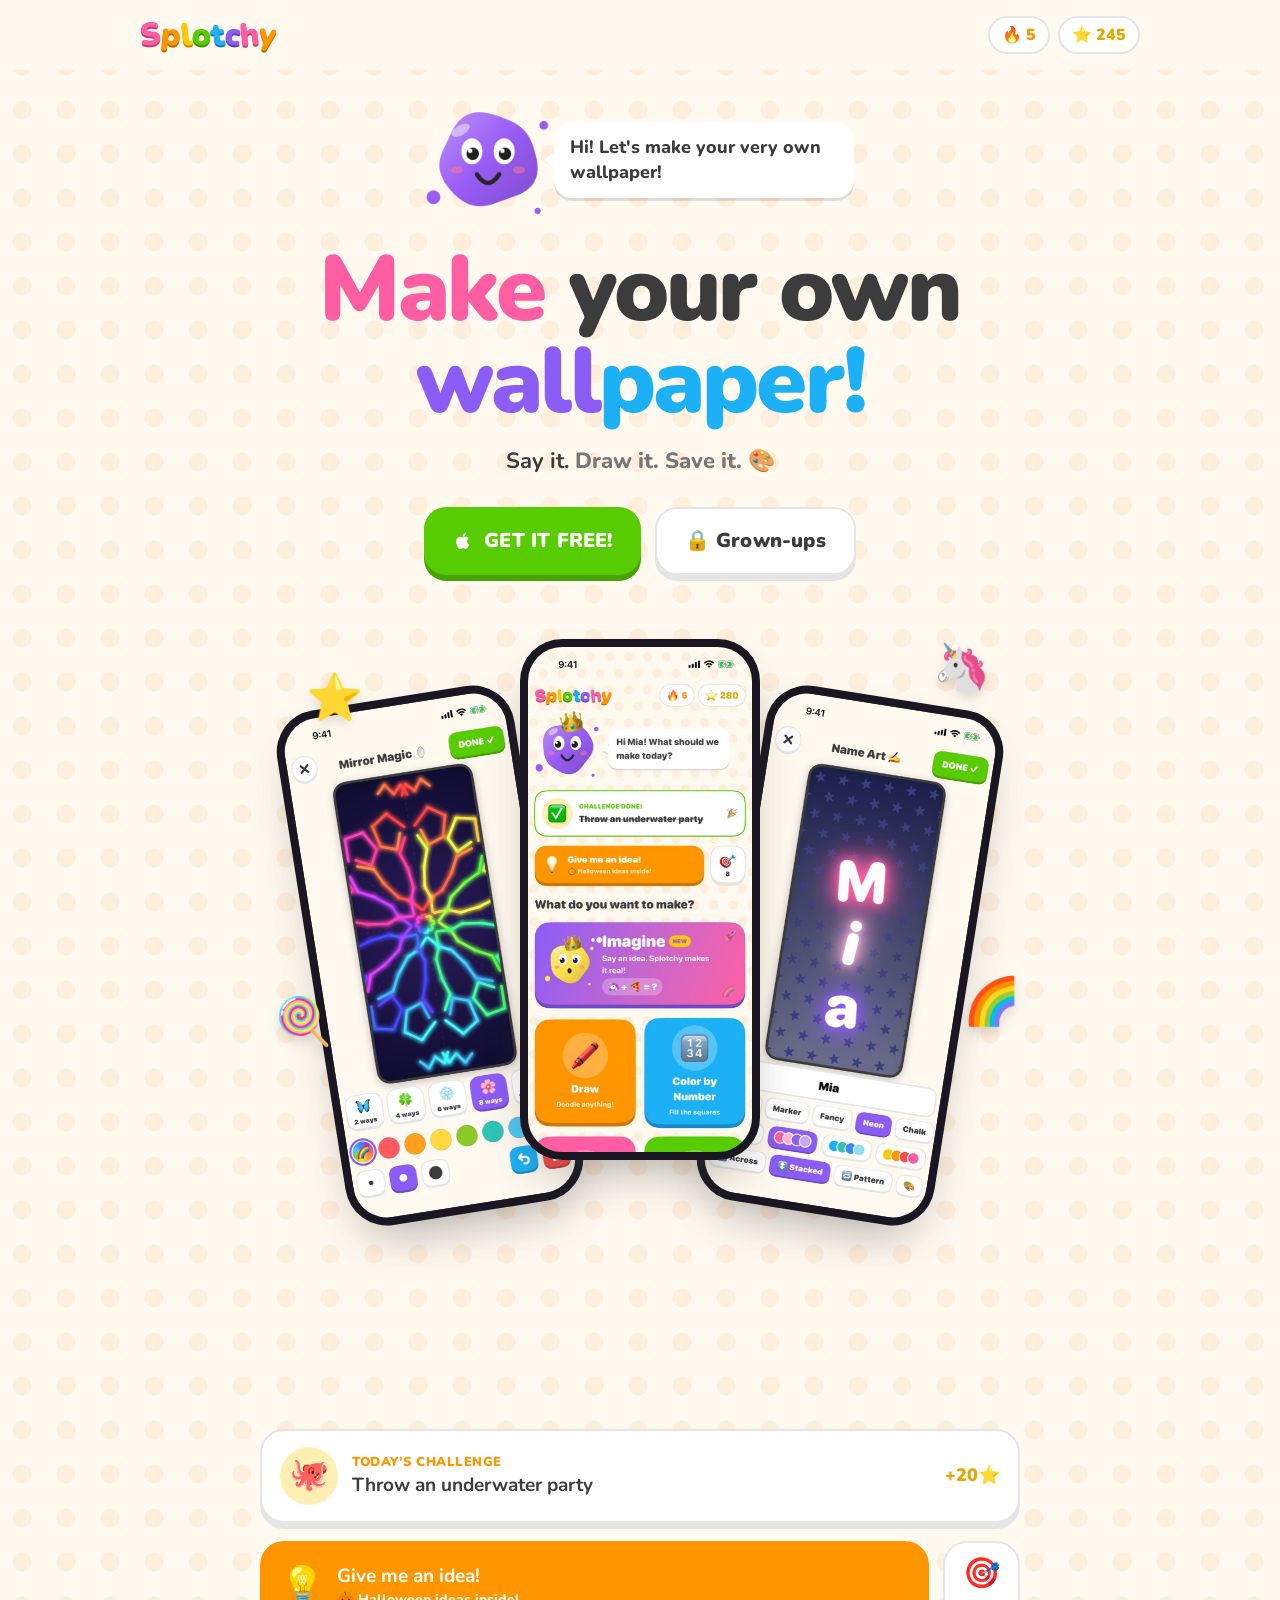
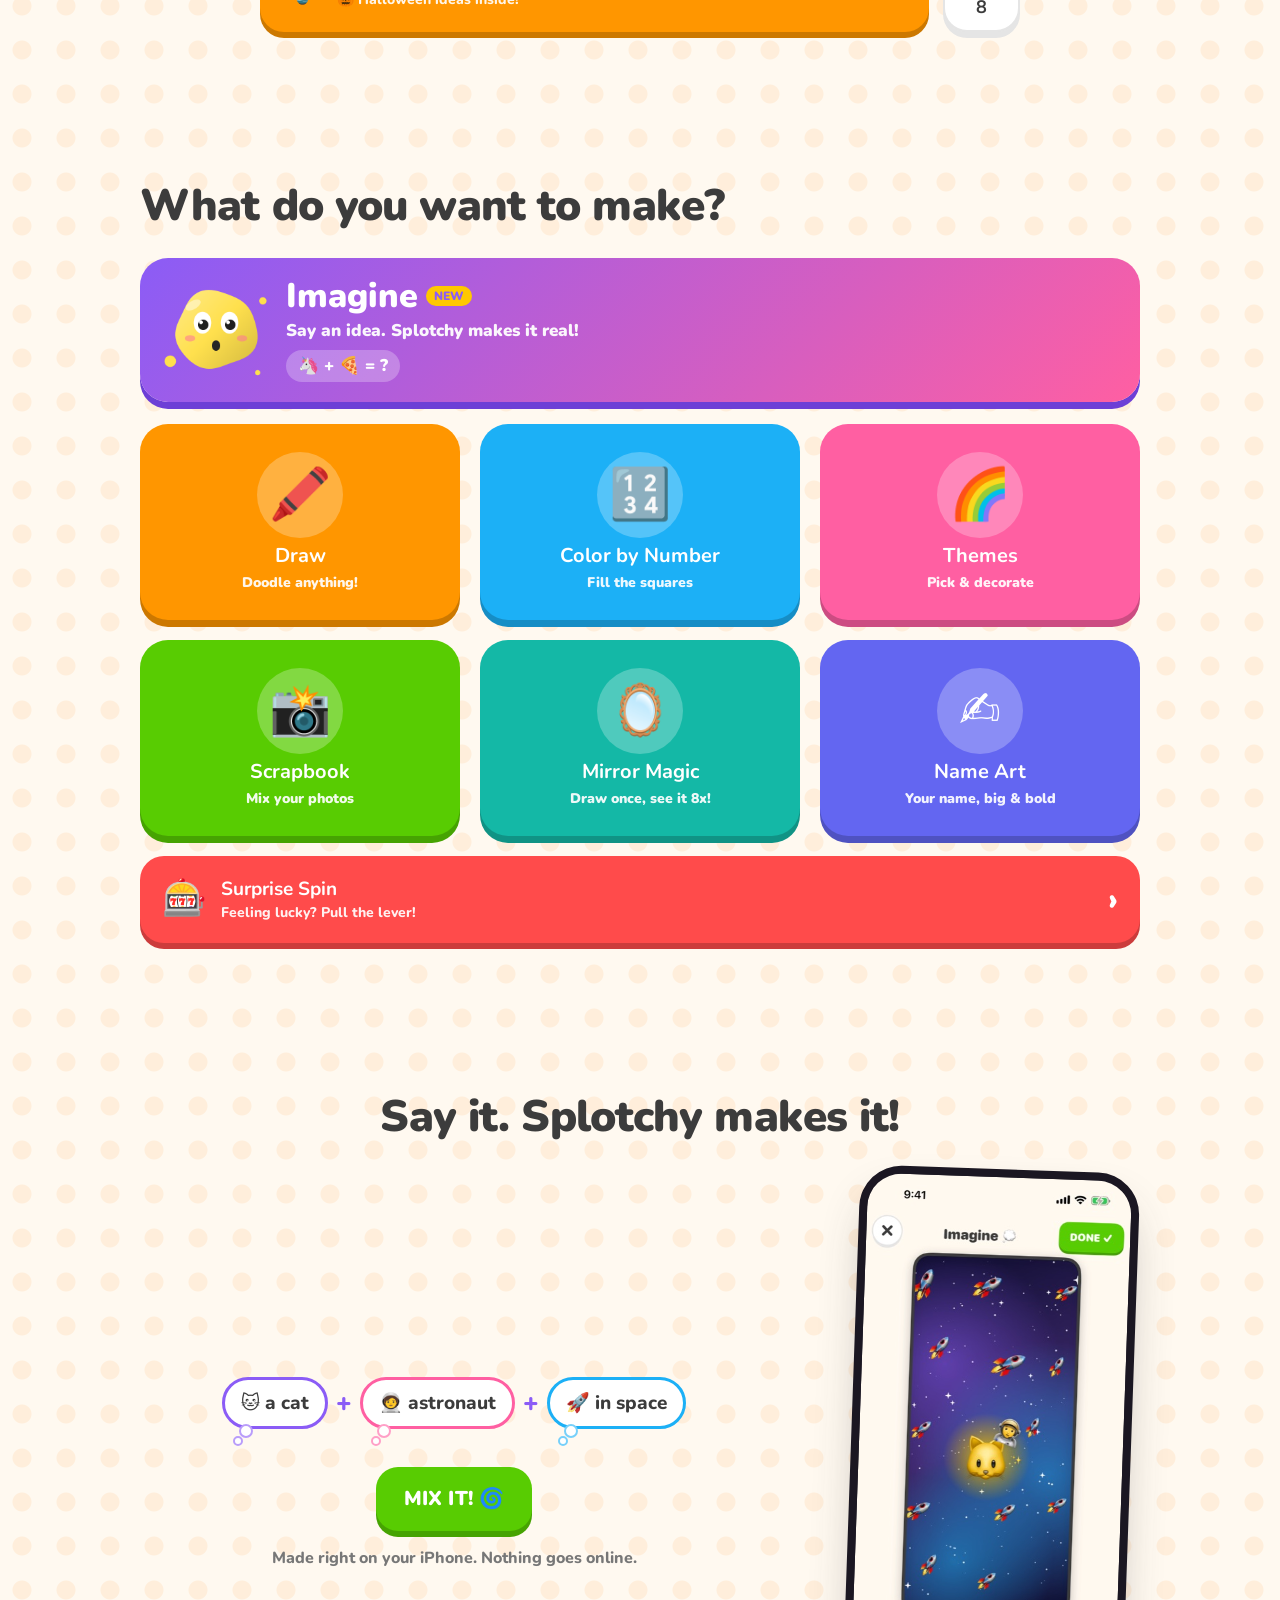
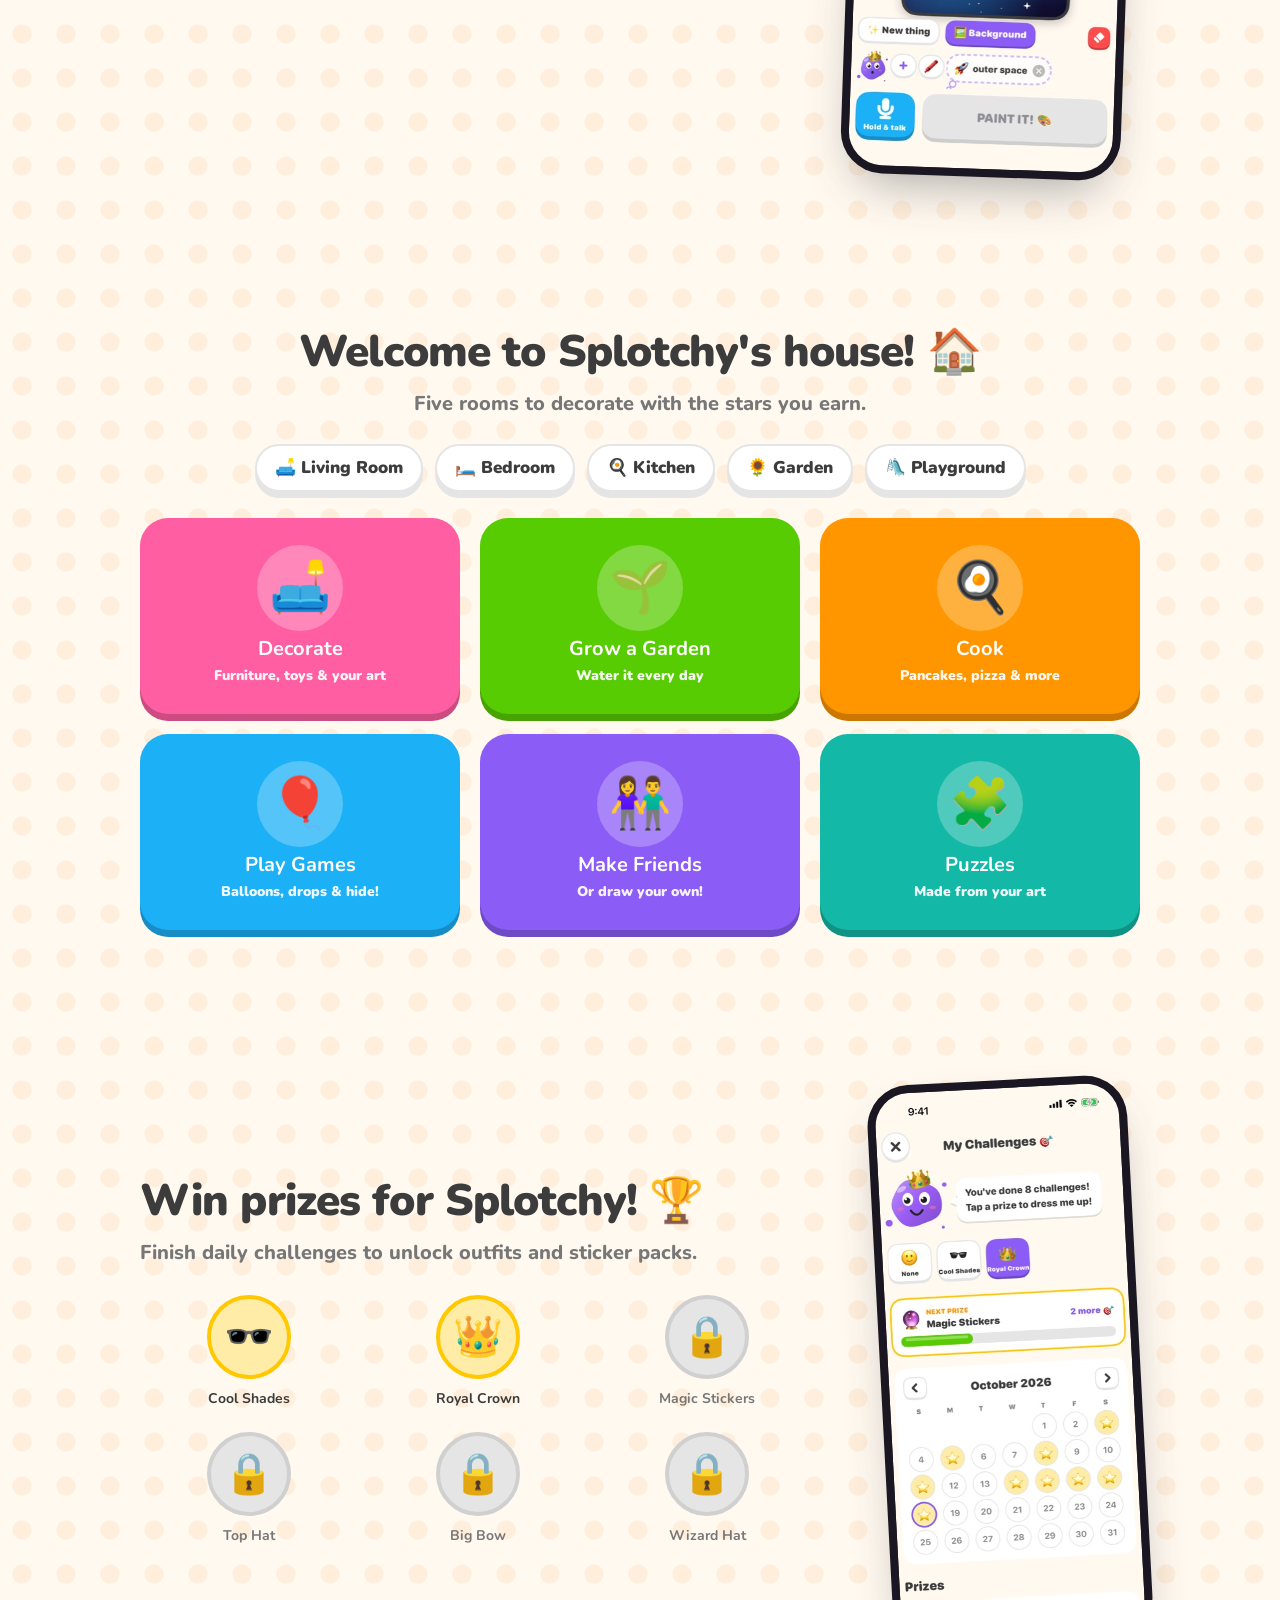
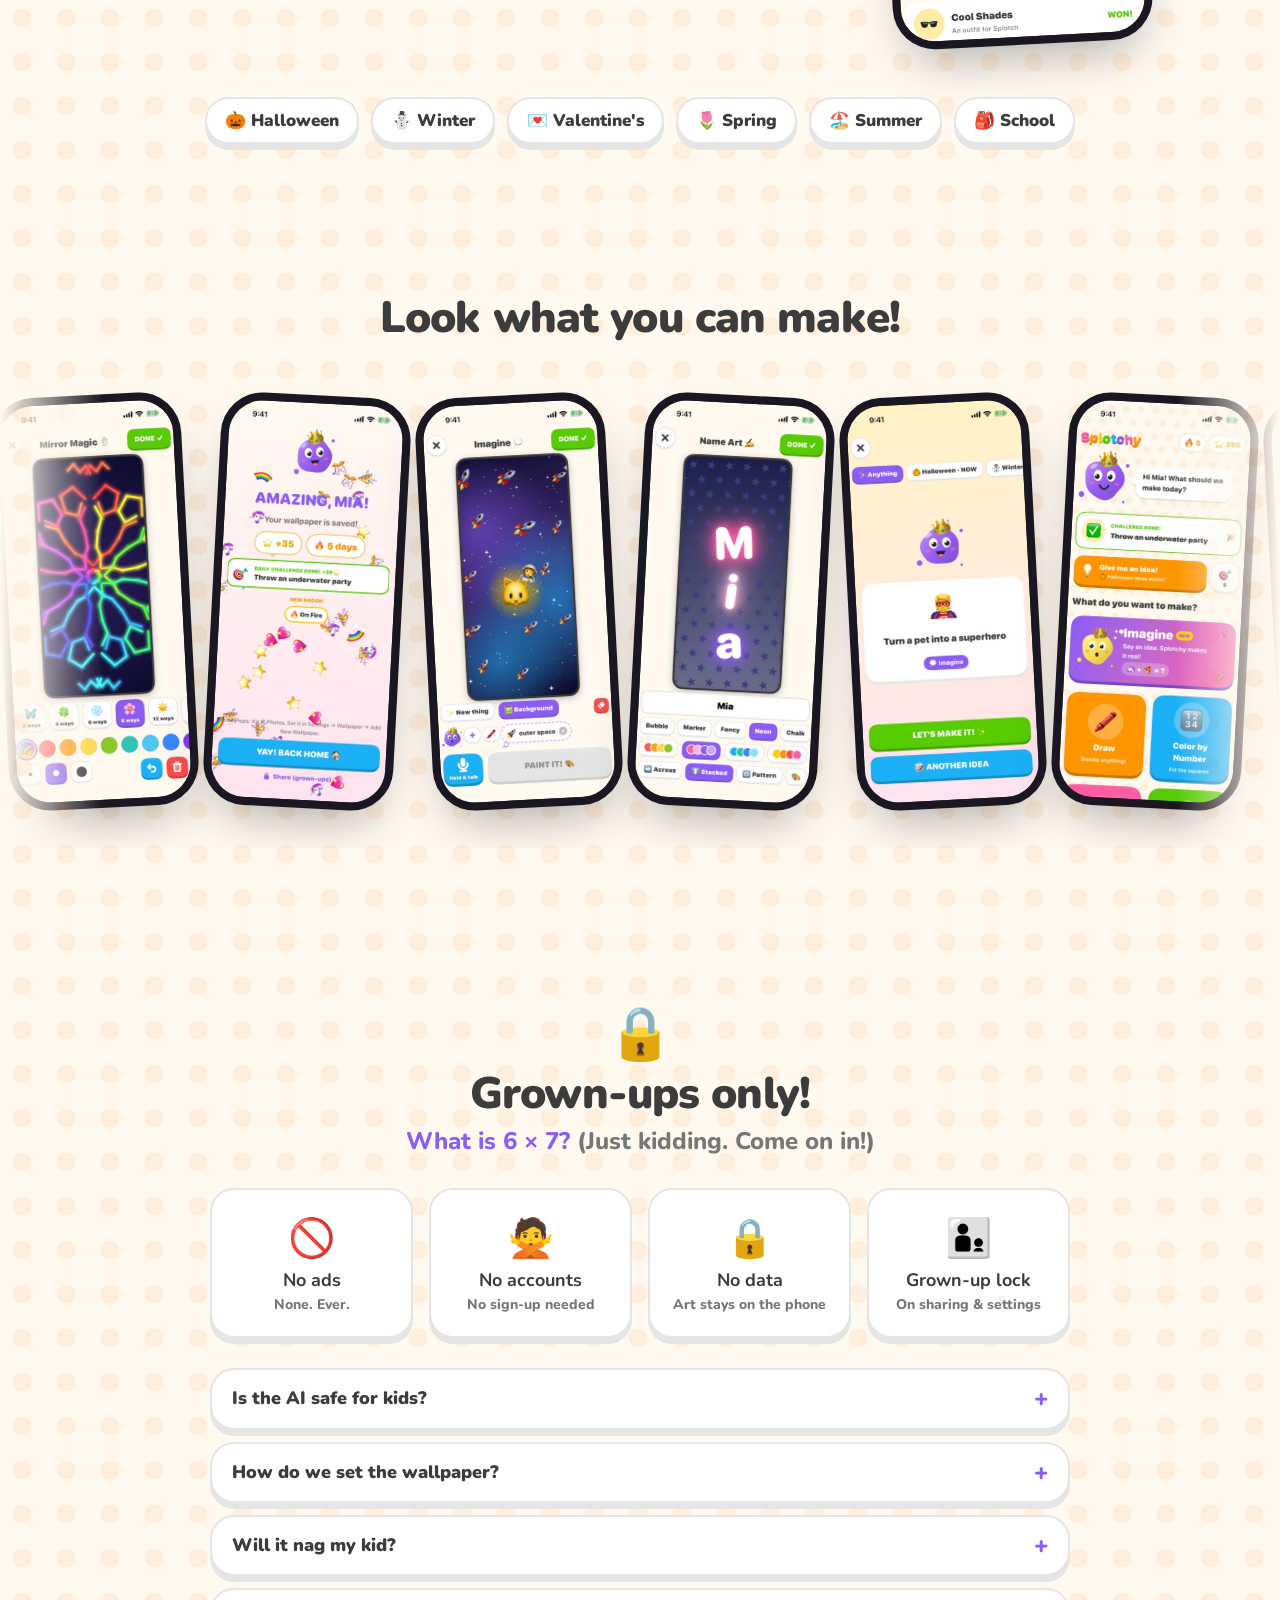
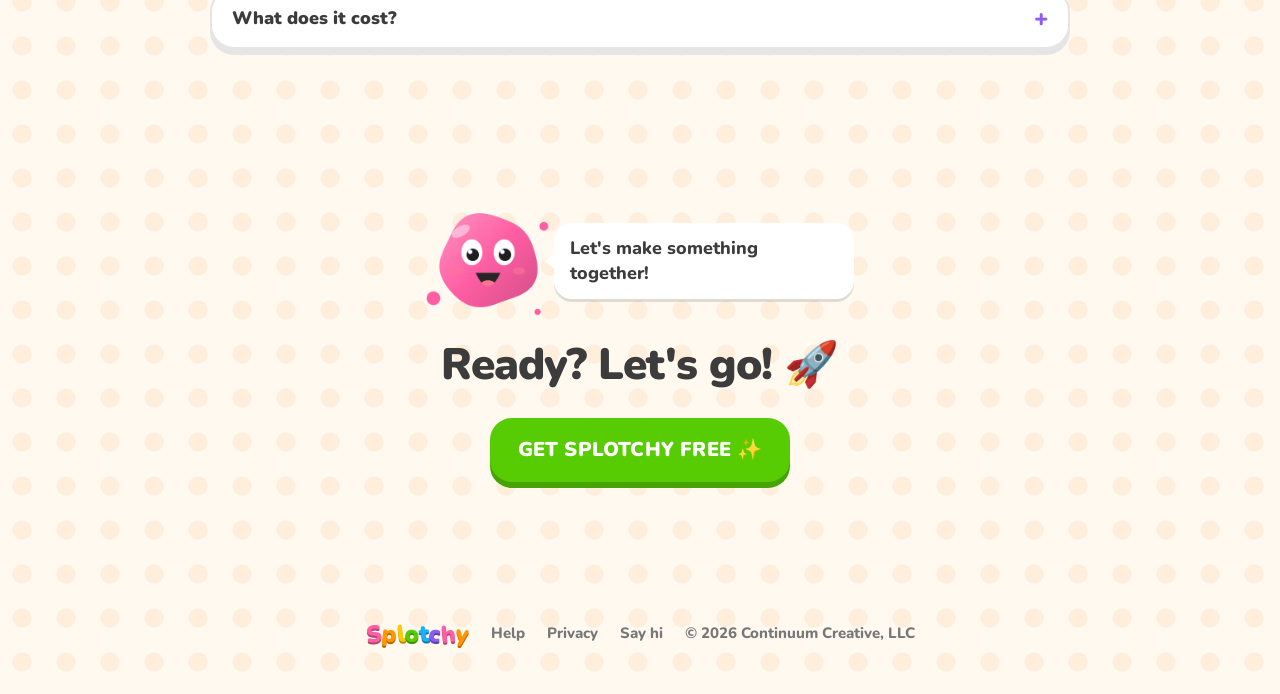
==== commit d142736b: "Splotchy 1.4: Splotchy's house on the home page; privacy mentions Splotchy Cam Co-Authored-By: Claud" ====
--- a/index.html
+++ b/index.html
@@ -198,6 +198,26 @@
   </div>
 </section>
 
+<section class="wrap pop" id="house">
+  <h2 class="section-title center">Welcome to Splotchy's house! 🏠</h2>
+  <p class="lead" style="text-align:center;margin:-14px 0 26px">Five rooms to decorate with the stars you earn.</p>
+  <div class="seasons" style="margin:0 0 26px">
+    <span class="chunky white pill static">🛋️ Living Room</span>
+    <span class="chunky white pill static">🛏️ Bedroom</span>
+    <span class="chunky white pill static">🍳 Kitchen</span>
+    <span class="chunky white pill static">🌻 Garden</span>
+    <span class="chunky white pill static">🛝 Playground</span>
+  </div>
+  <div class="modes">
+    <div class="chunky mode static" style="--c: var(--bubblegum)"><span class="e">🛋️</span><b>Decorate</b><small>Furniture, toys &amp; your art</small></div>
+    <div class="chunky mode static" style="--c: var(--lime)"><span class="e">🌱</span><b>Grow a Garden</b><small>Water it every day</small></div>
+    <div class="chunky mode static" style="--c: var(--tangerine)"><span class="e">🍳</span><b>Cook</b><small>Pancakes, pizza &amp; more</small></div>
+    <div class="chunky mode static" style="--c: var(--sky)"><span class="e">🎈</span><b>Play Games</b><small>Balloons, drops &amp; hide!</small></div>
+    <div class="chunky mode static" style="--c: var(--grape)"><span class="e">👫</span><b>Make Friends</b><small>Or draw your own!</small></div>
+    <div class="chunky mode static" style="--c: #14b8a6"><span class="e">🧩</span><b>Puzzles</b><small>Made from your art</small></div>
+  </div>
+</section>
+
 <section class="wrap pop">
   <div class="prizes">
     <div>
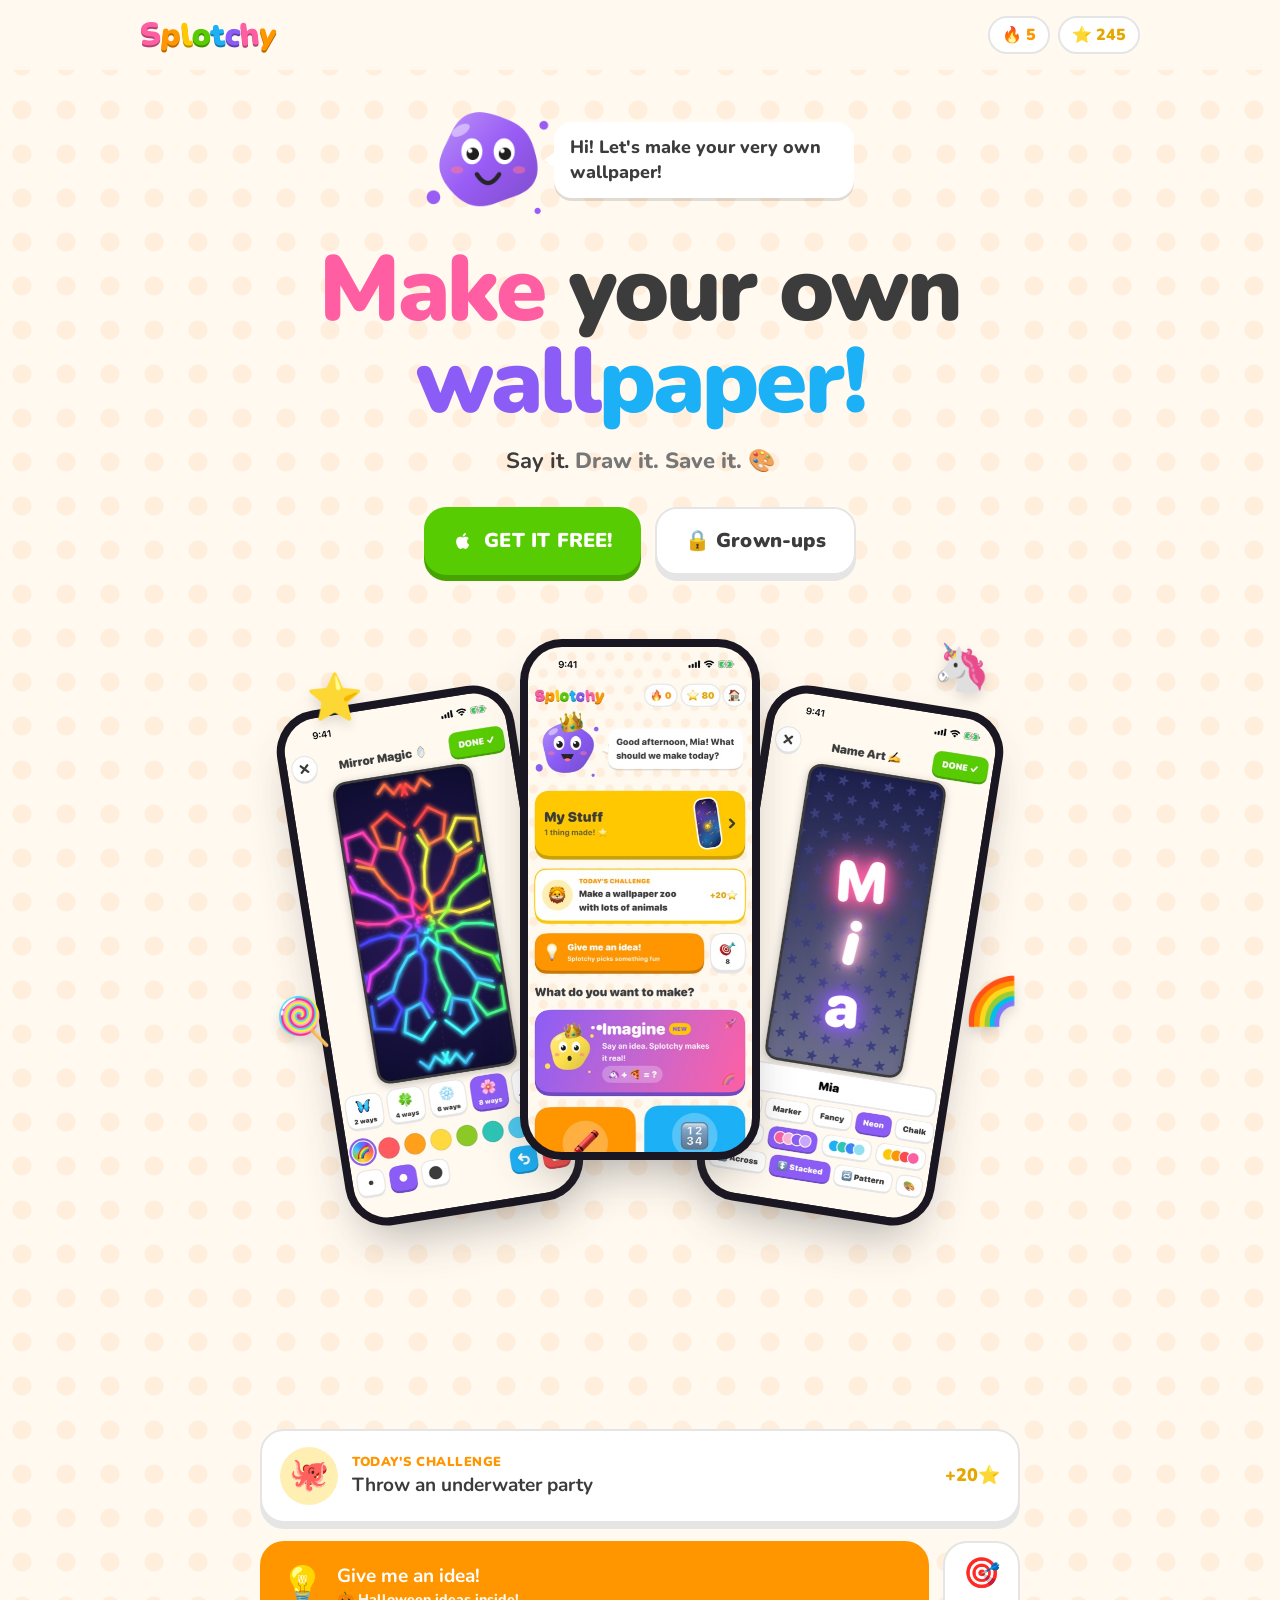
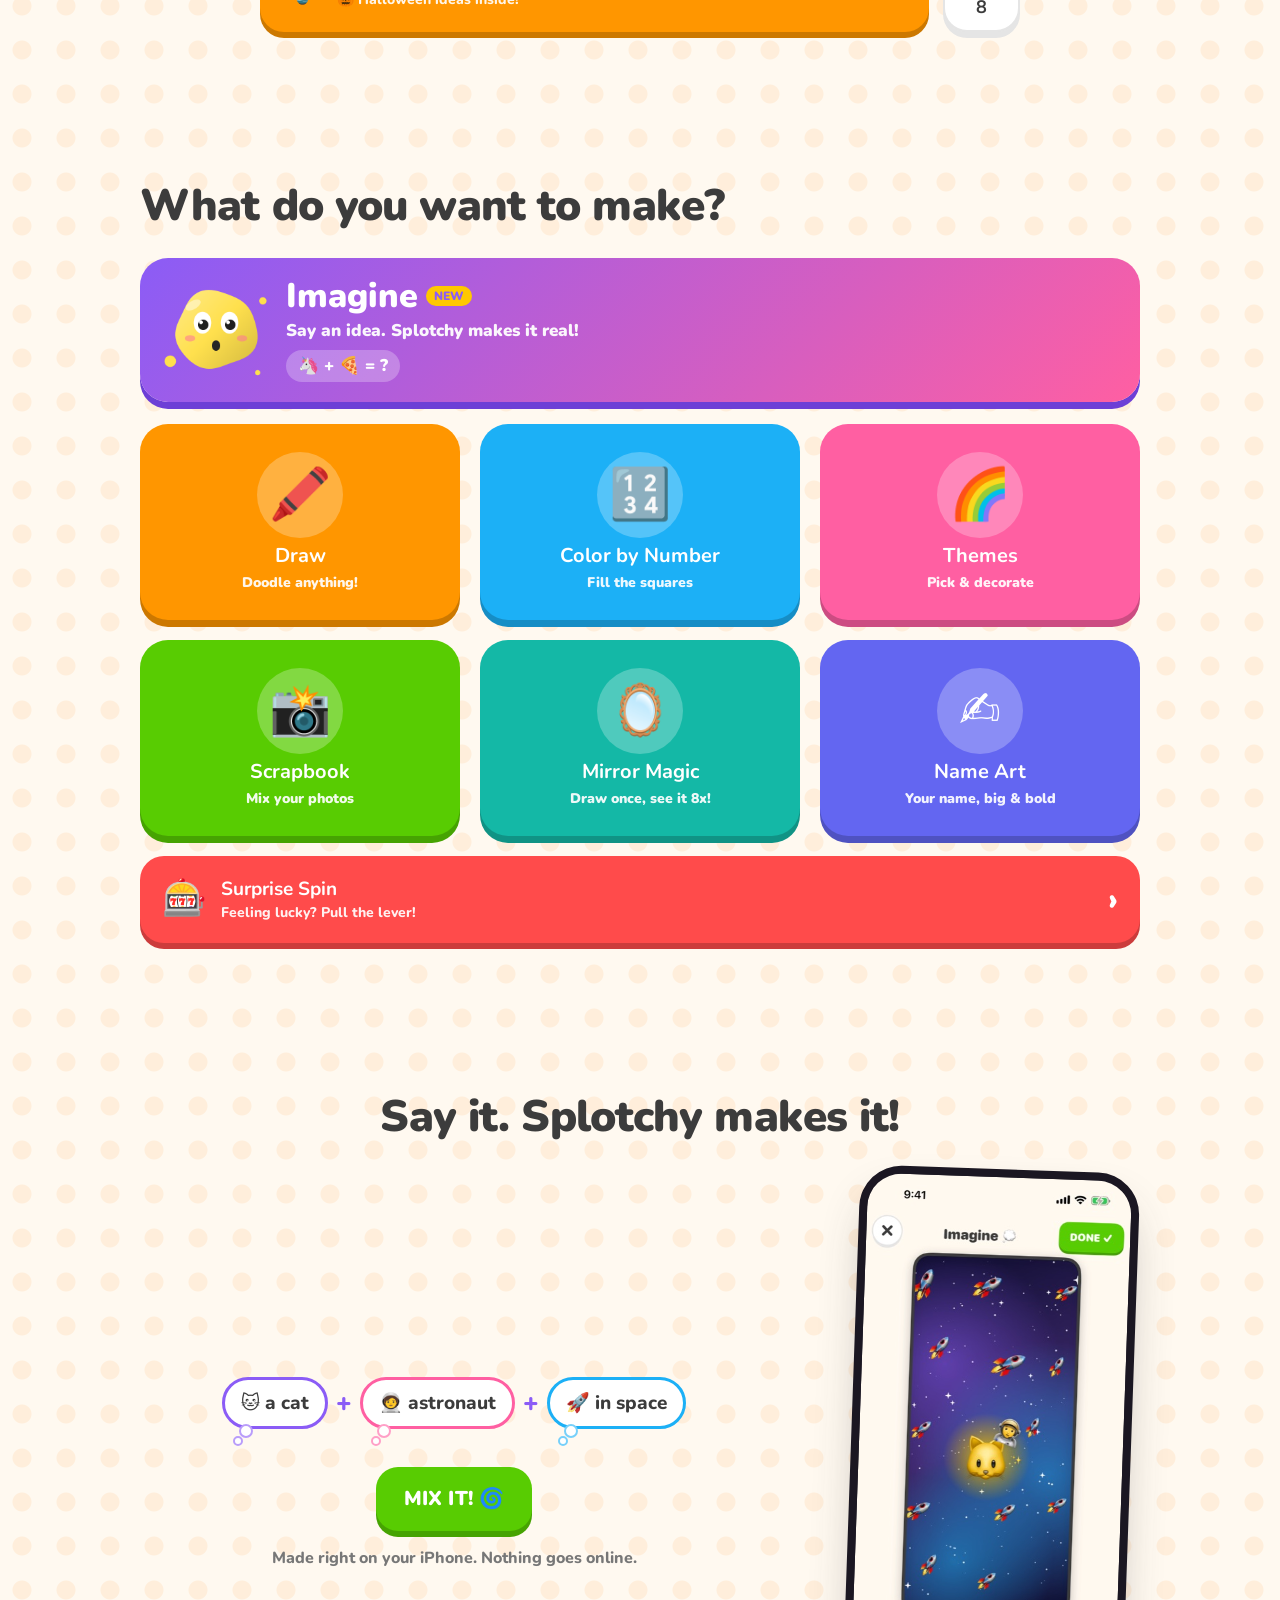
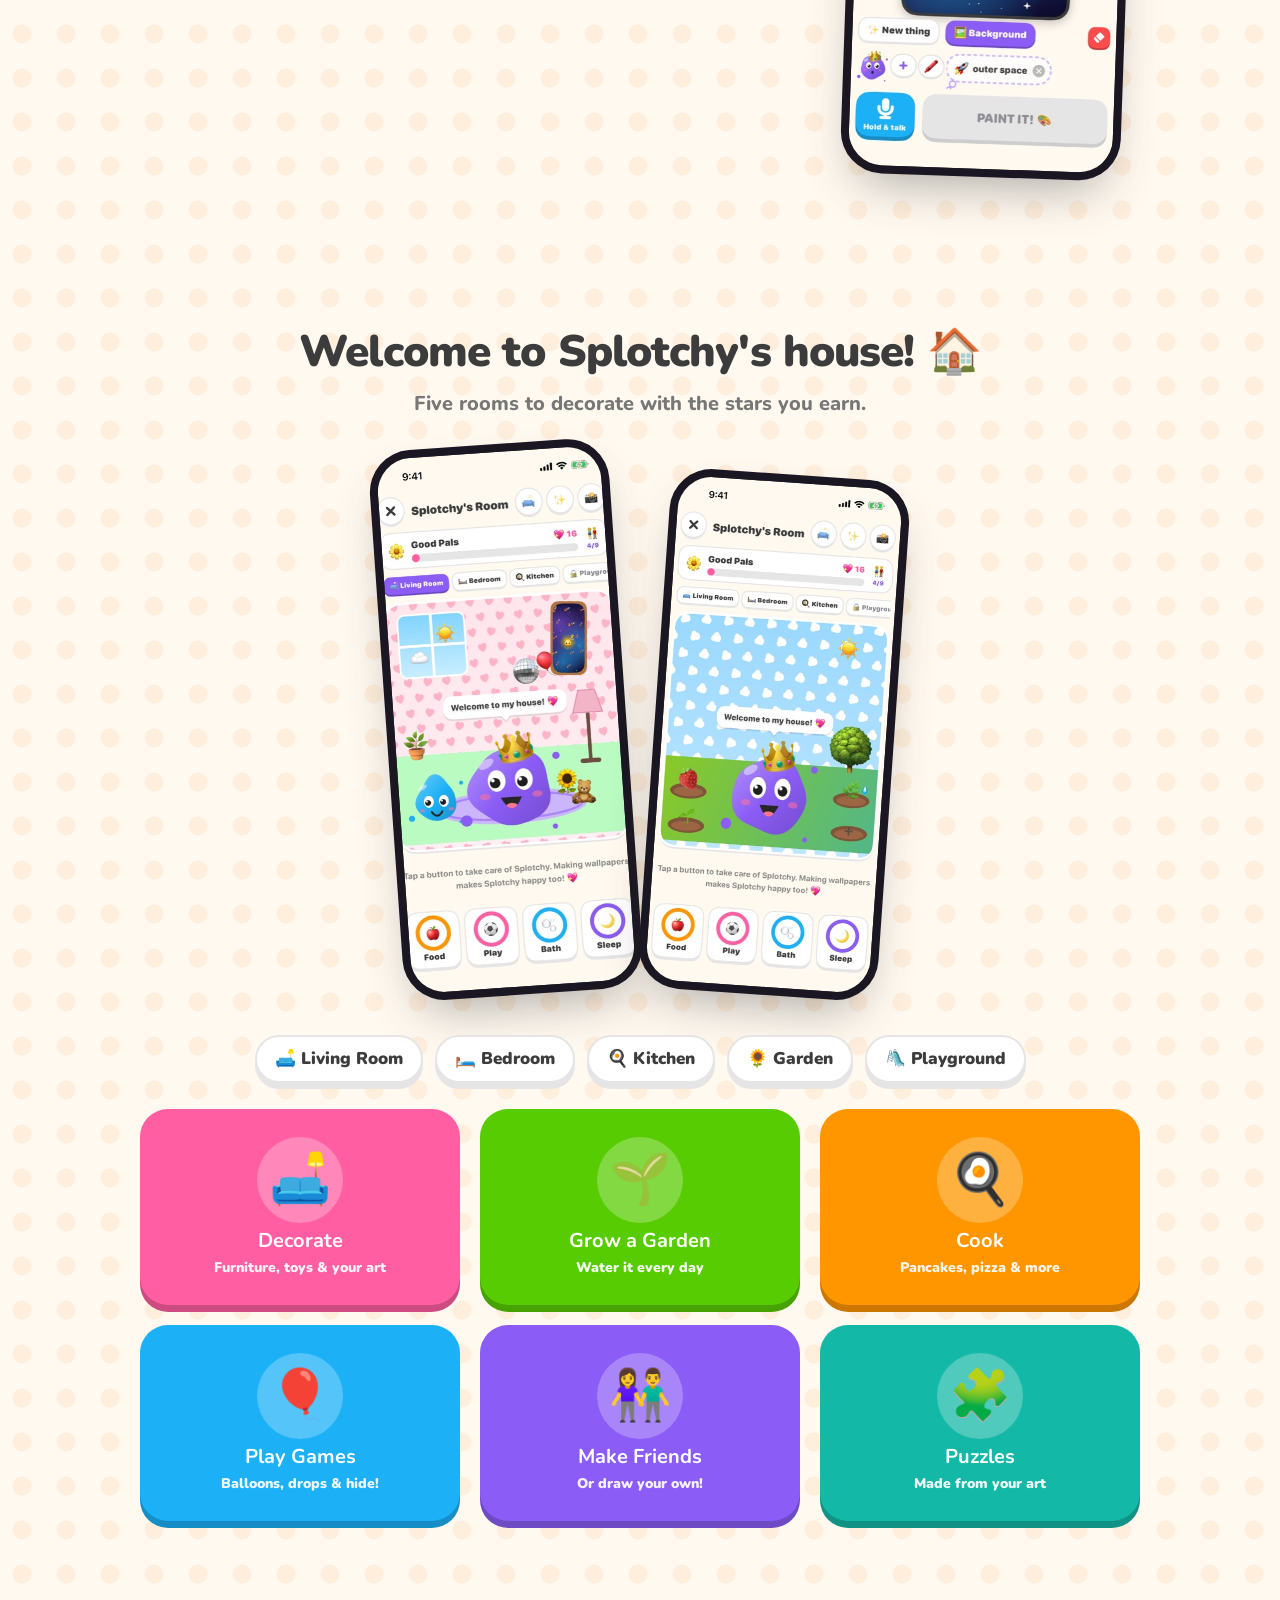
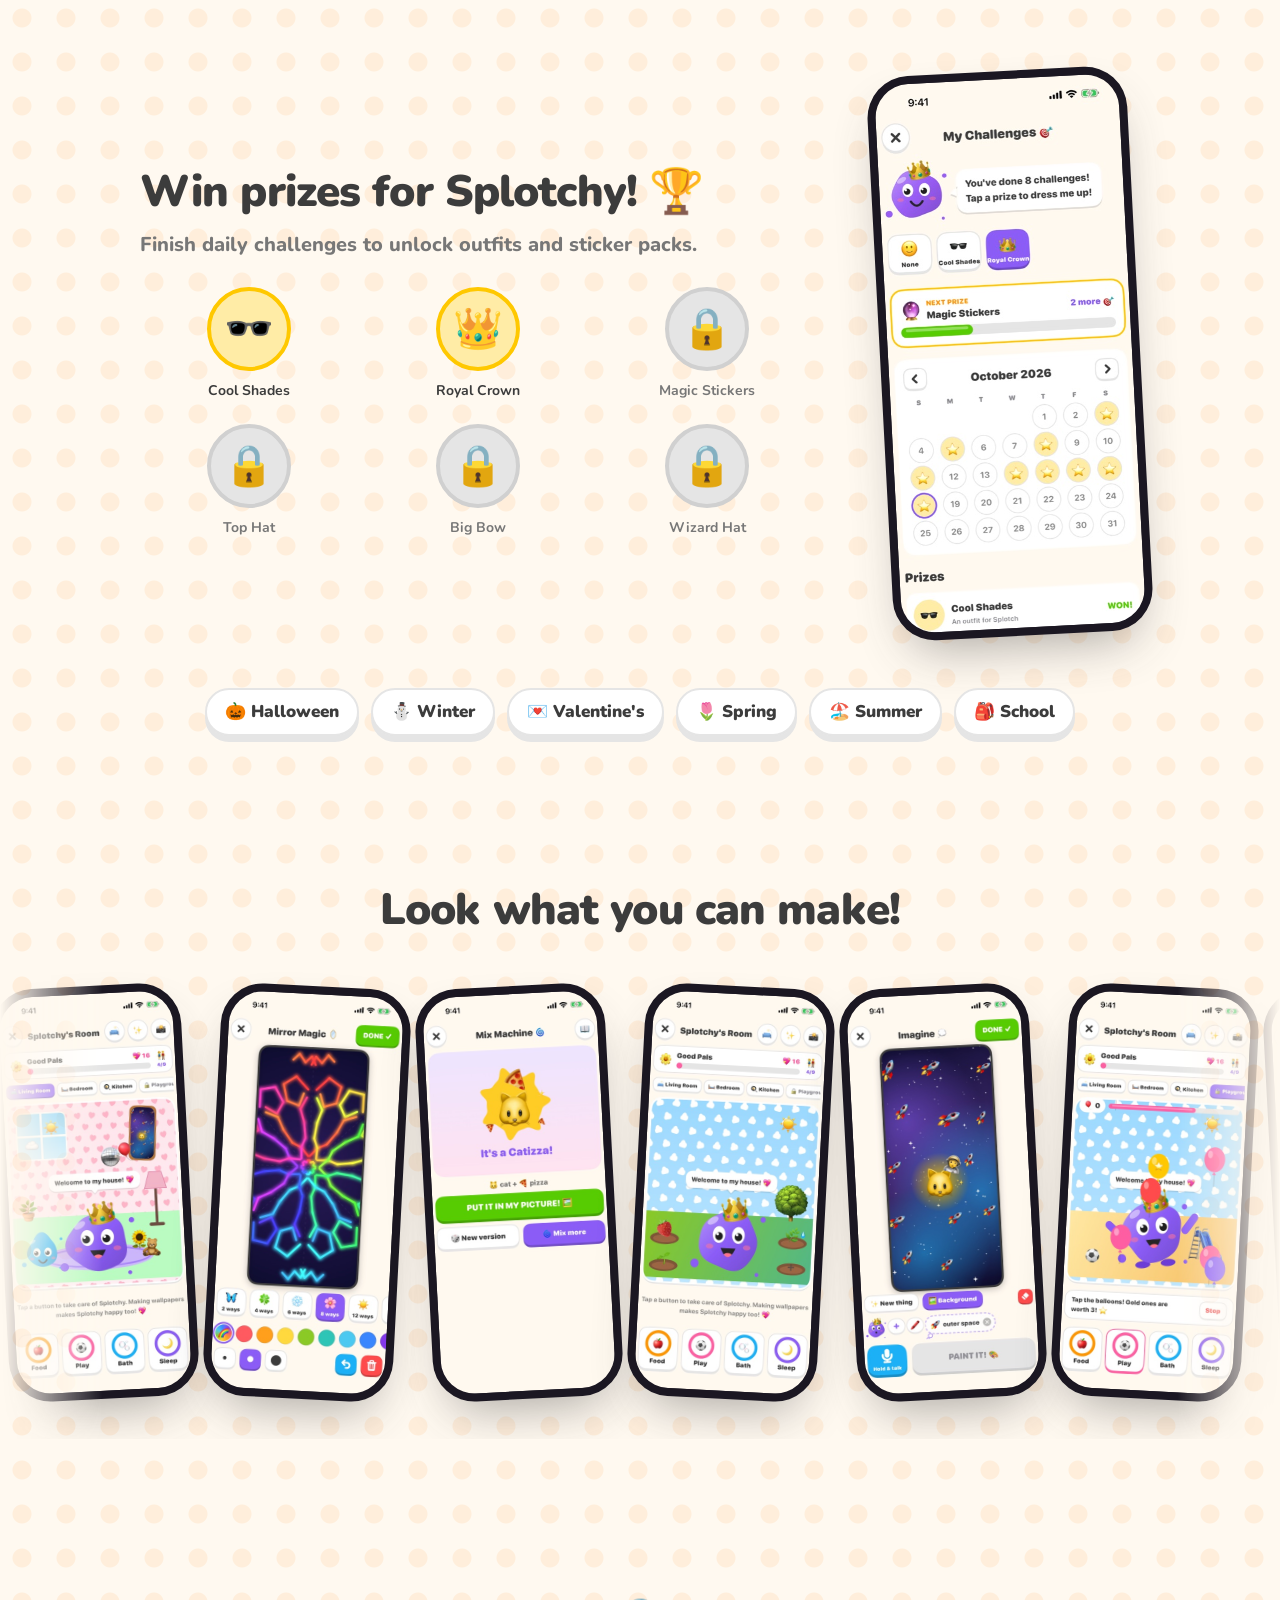
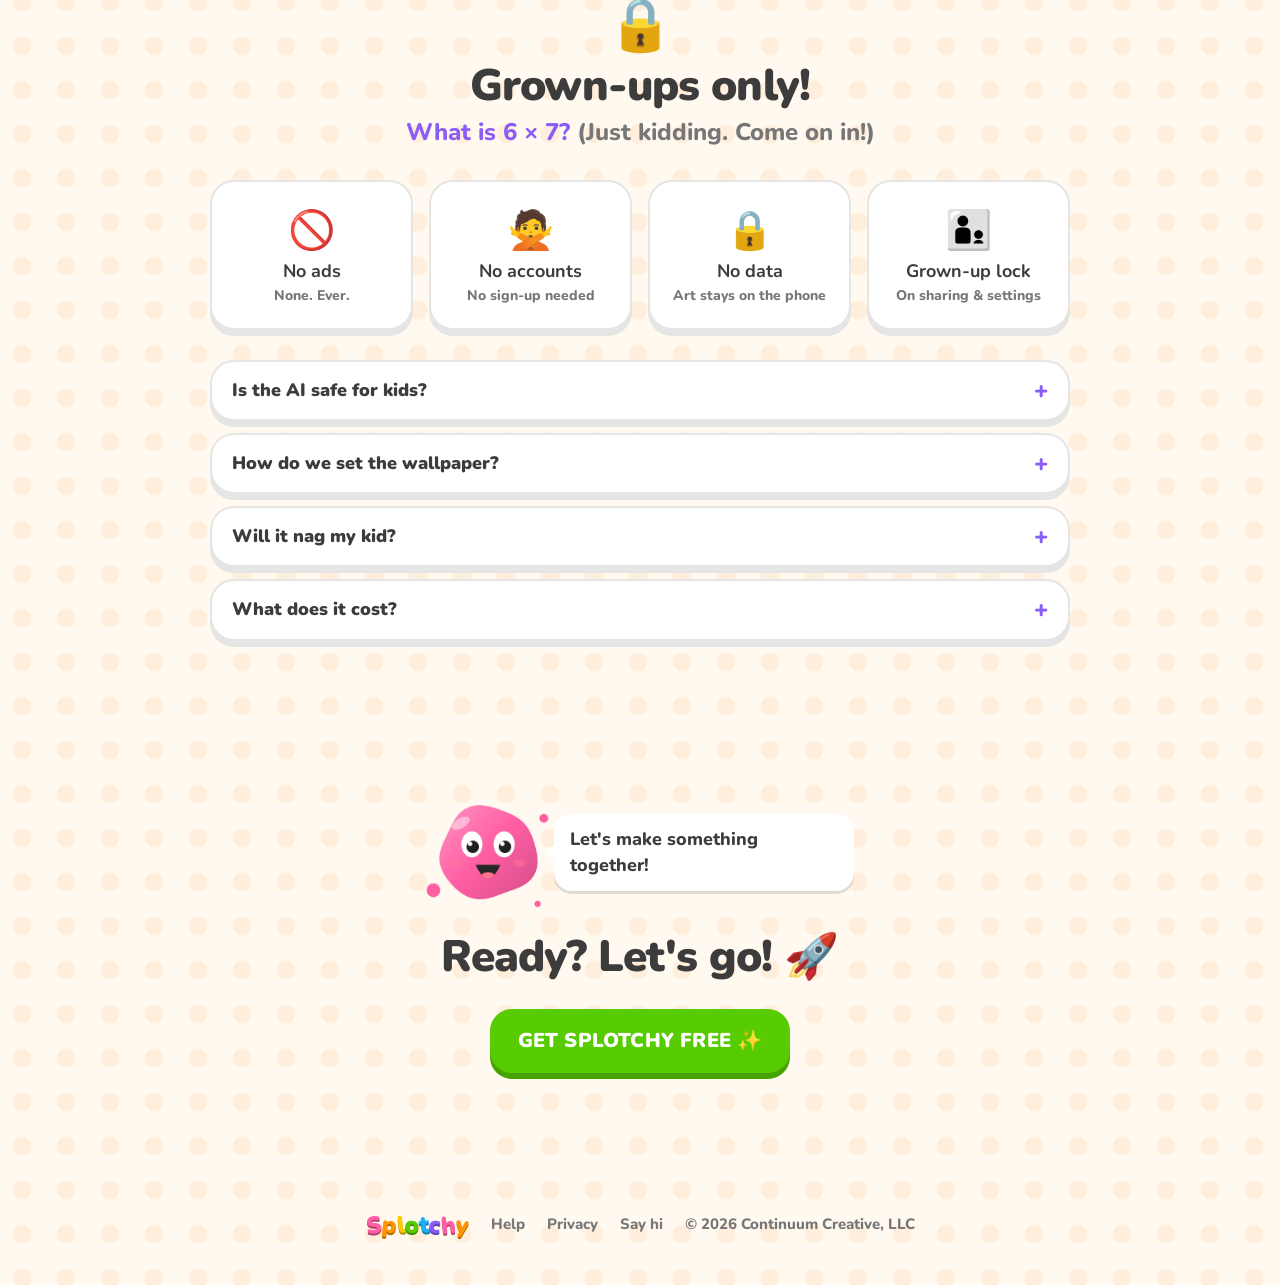
==== commit 24d13847: "Splotchy 1.4 screenshots: house, garden, Mix Machine, games, friends Co-Authored-By: Claude Opus 5.5" ====
--- a/index.html
+++ b/index.html
@@ -201,6 +201,10 @@
 <section class="wrap pop" id="house">
   <h2 class="section-title center">Welcome to Splotchy's house! 🏠</h2>
   <p class="lead" style="text-align:center;margin:-14px 0 26px">Five rooms to decorate with the stars you earn.</p>
+  <div style="display:flex;justify-content:center;gap:28px;margin:10px 0 40px">
+    <div class="phone" style="width:min(240px,42vw);transform:rotate(-4deg)"><img src="/img/8-room.jpg" alt="Splotchy's living room, decorated with hearts, a disco ball and a balloon"></div>
+    <div class="phone" style="width:min(240px,42vw);transform:rotate(4deg);margin-top:30px"><img src="/img/9-garden.jpg" alt="Splotchy's garden with strawberries and sprouts growing"></div>
+  </div>
   <div class="seasons" style="margin:0 0 26px">
     <span class="chunky white pill static">🛋️ Living Room</span>
     <span class="chunky white pill static">🛏️ Bedroom</span>
@@ -248,11 +252,14 @@
   <div class="wrap"><h2 class="section-title center">Look what you can make!</h2></div>
   <div class="parade">
     <div class="track" id="track">
+      <div class="phone"><img src="/img/8-room.jpg" alt=""></div>
       <div class="phone"><img src="/img/3-mirror.jpg" alt=""></div>
-      <div class="phone"><img src="/img/5-celebrate.jpg" alt=""></div>
+      <div class="phone"><img src="/img/10-mix.jpg" alt=""></div>
+      <div class="phone"><img src="/img/9-garden.jpg" alt=""></div>
       <div class="phone"><img src="/img/2-imagine.jpg" alt=""></div>
+      <div class="phone"><img src="/img/11-games.jpg" alt=""></div>
       <div class="phone"><img src="/img/4-name.jpg" alt=""></div>
-      <div class="phone"><img src="/img/7-ideas.jpg" alt=""></div>
+      <div class="phone"><img src="/img/12-friends.jpg" alt=""></div>
       <div class="phone"><img src="/img/1-home.jpg" alt=""></div>
     </div>
   </div>
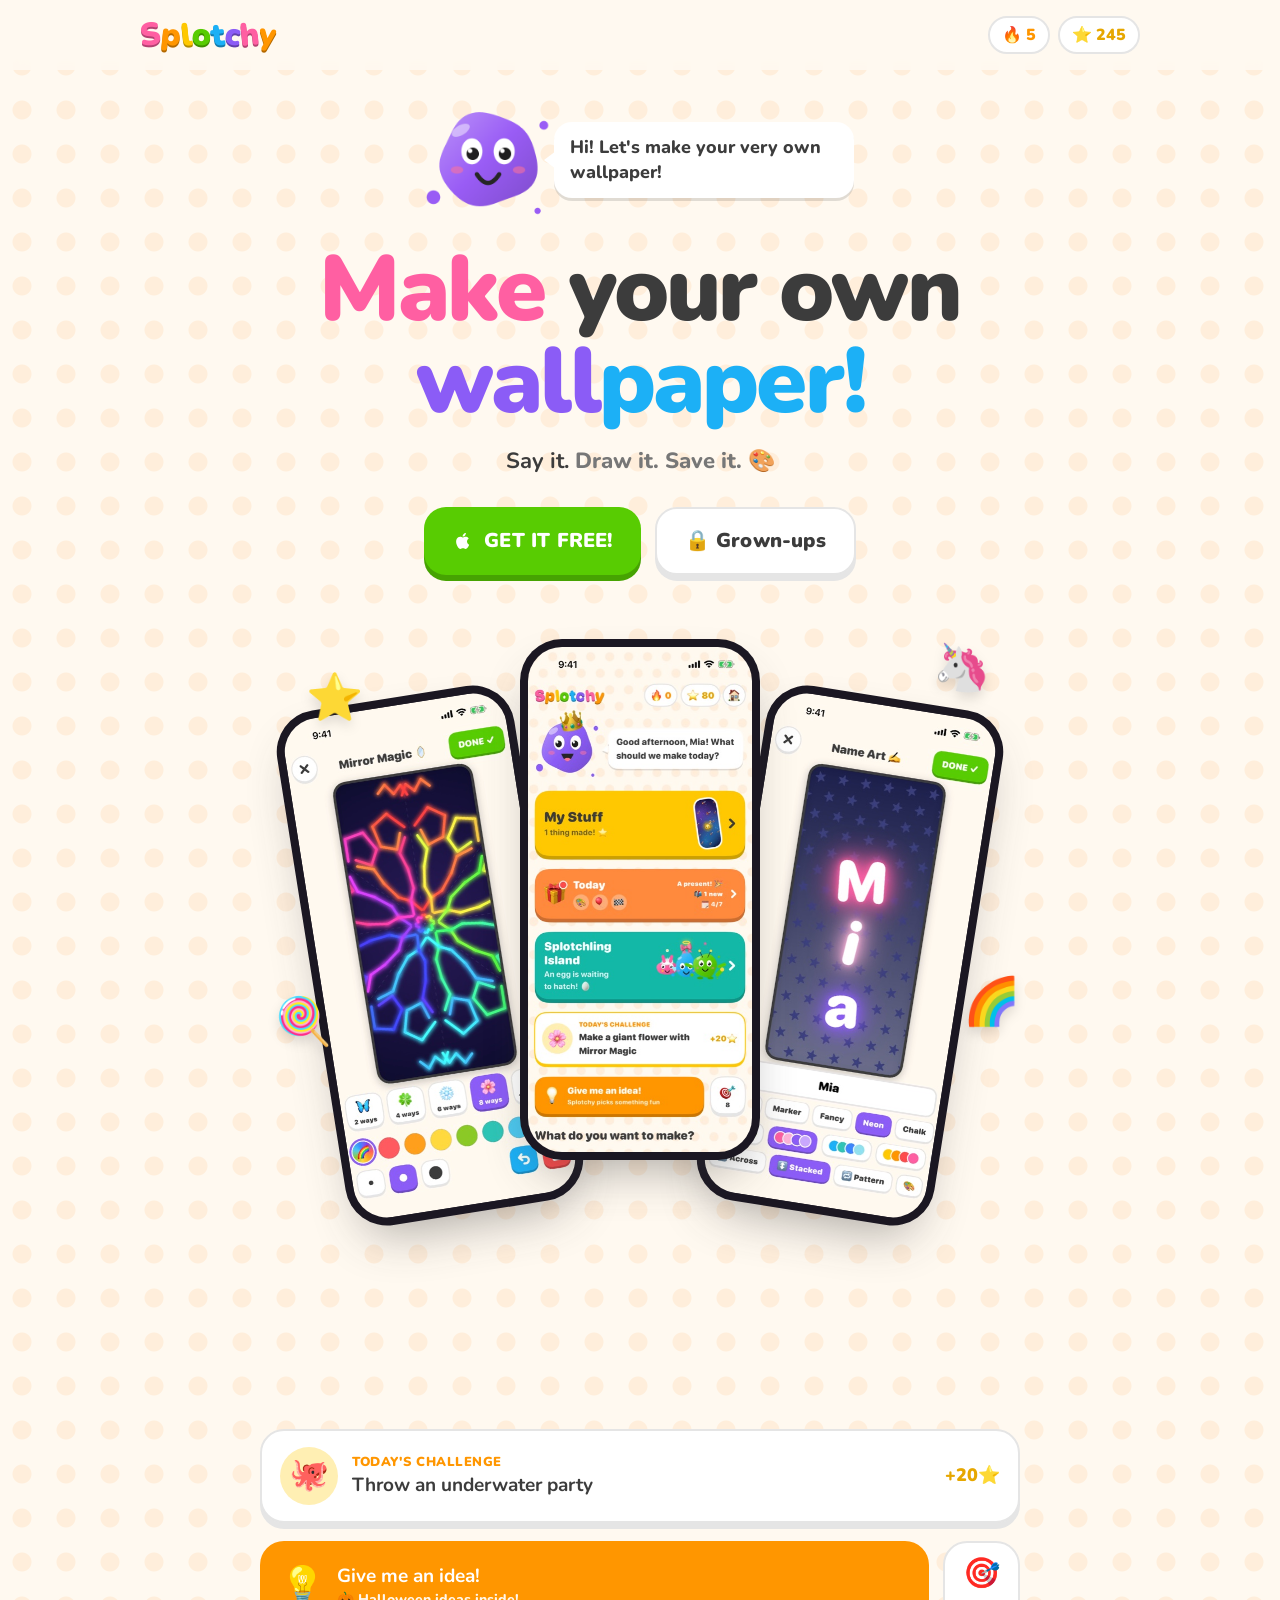
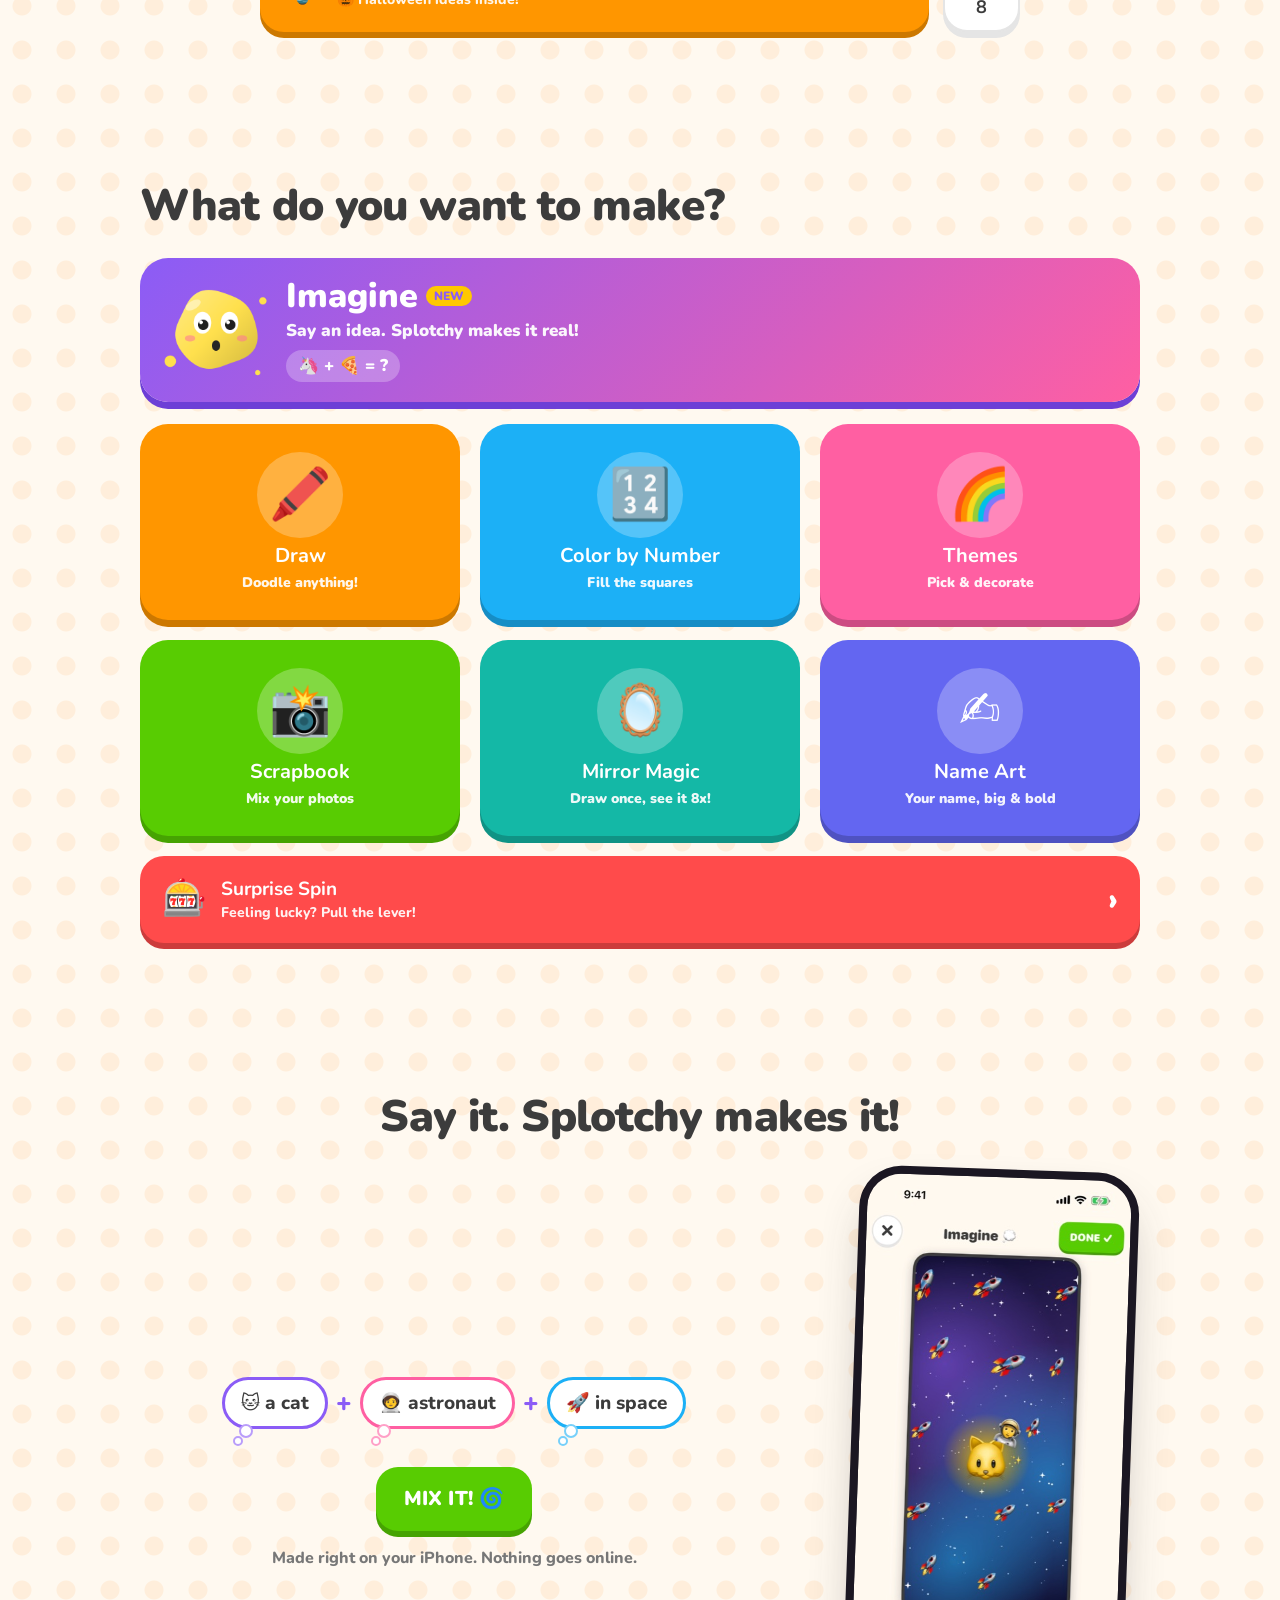
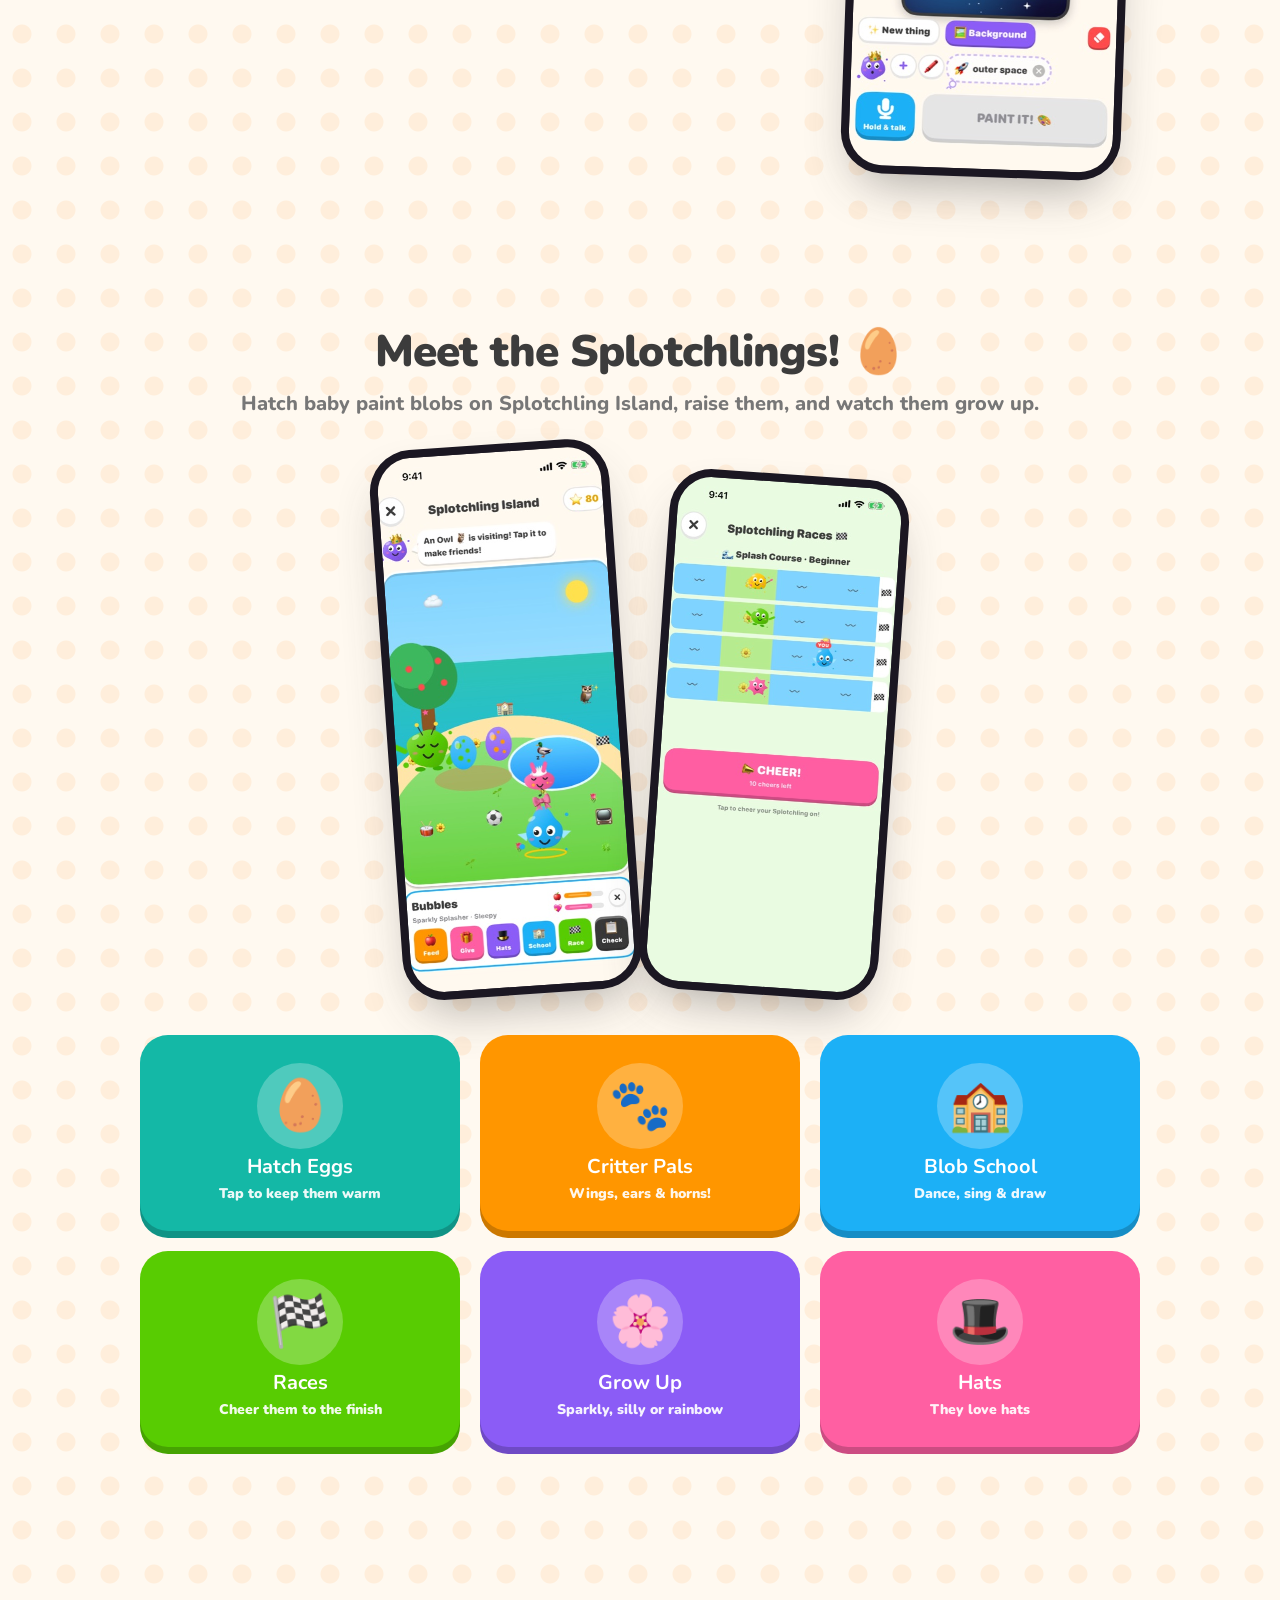
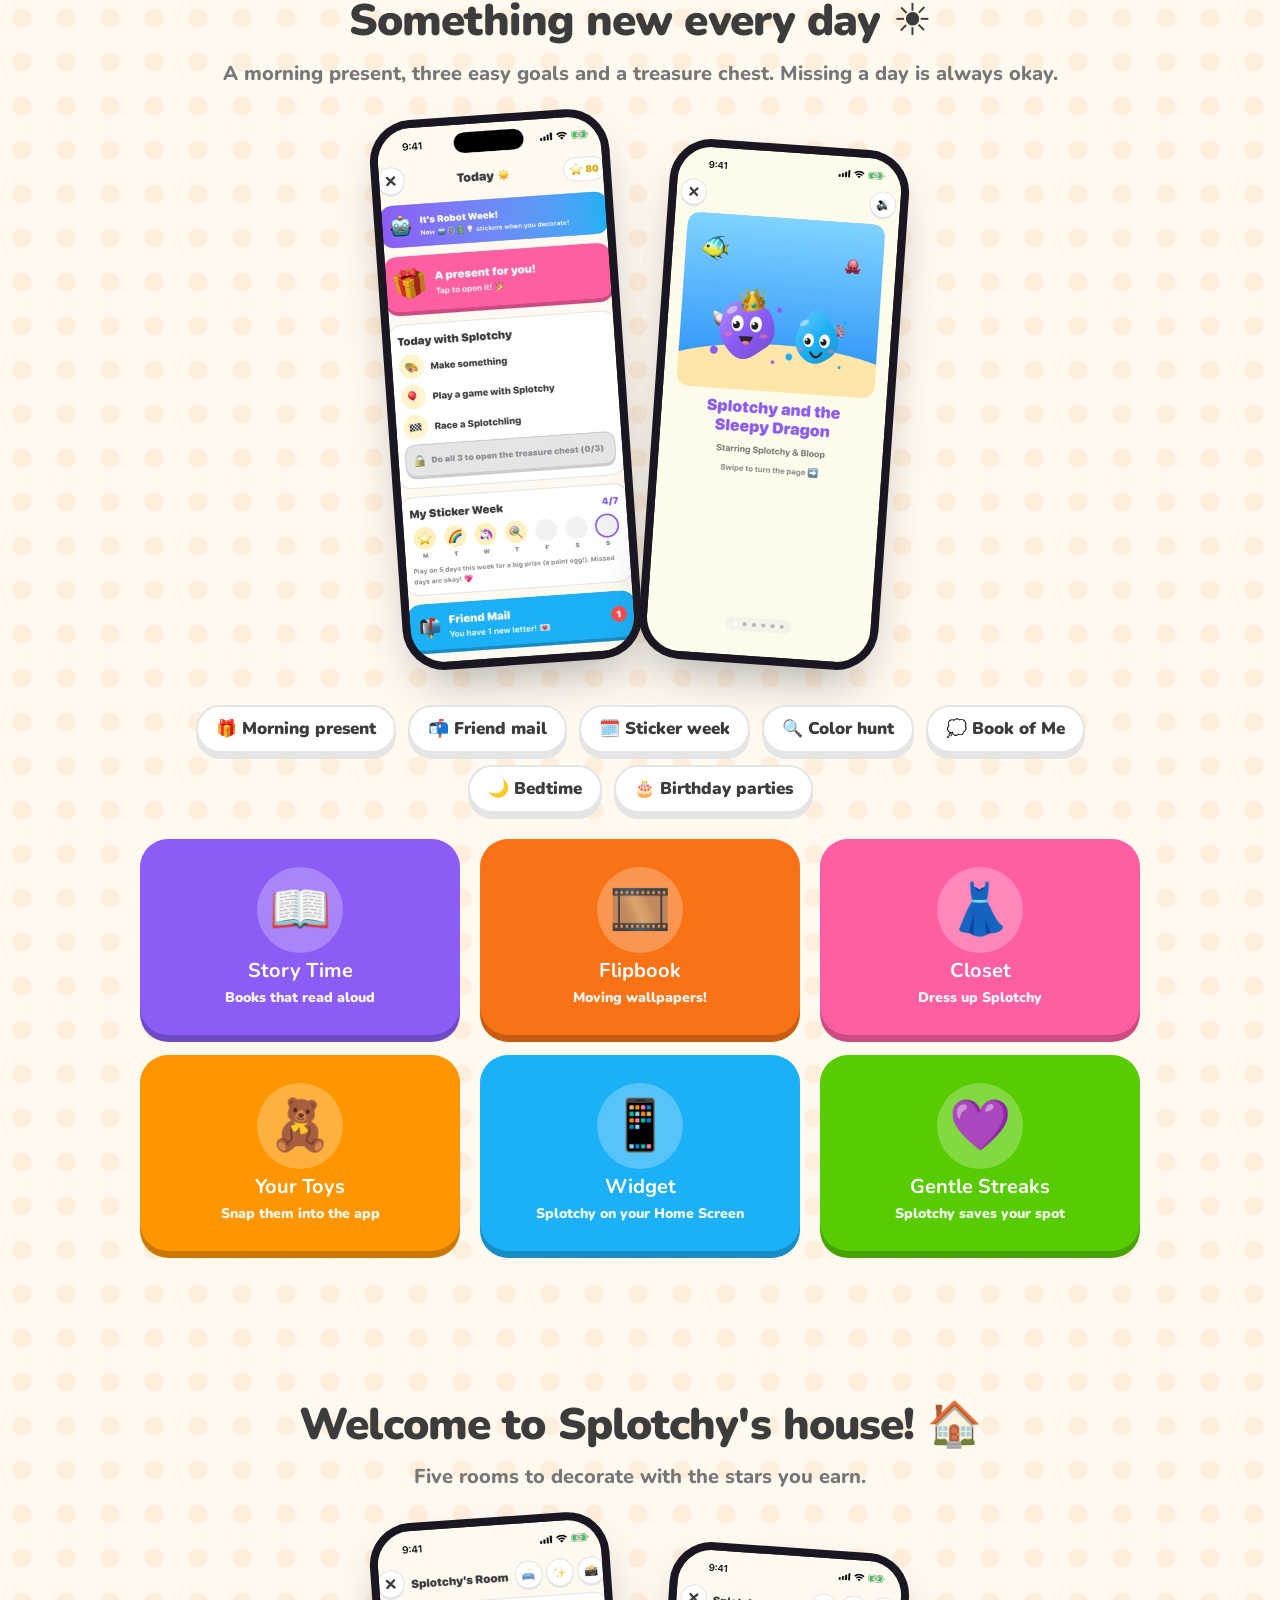
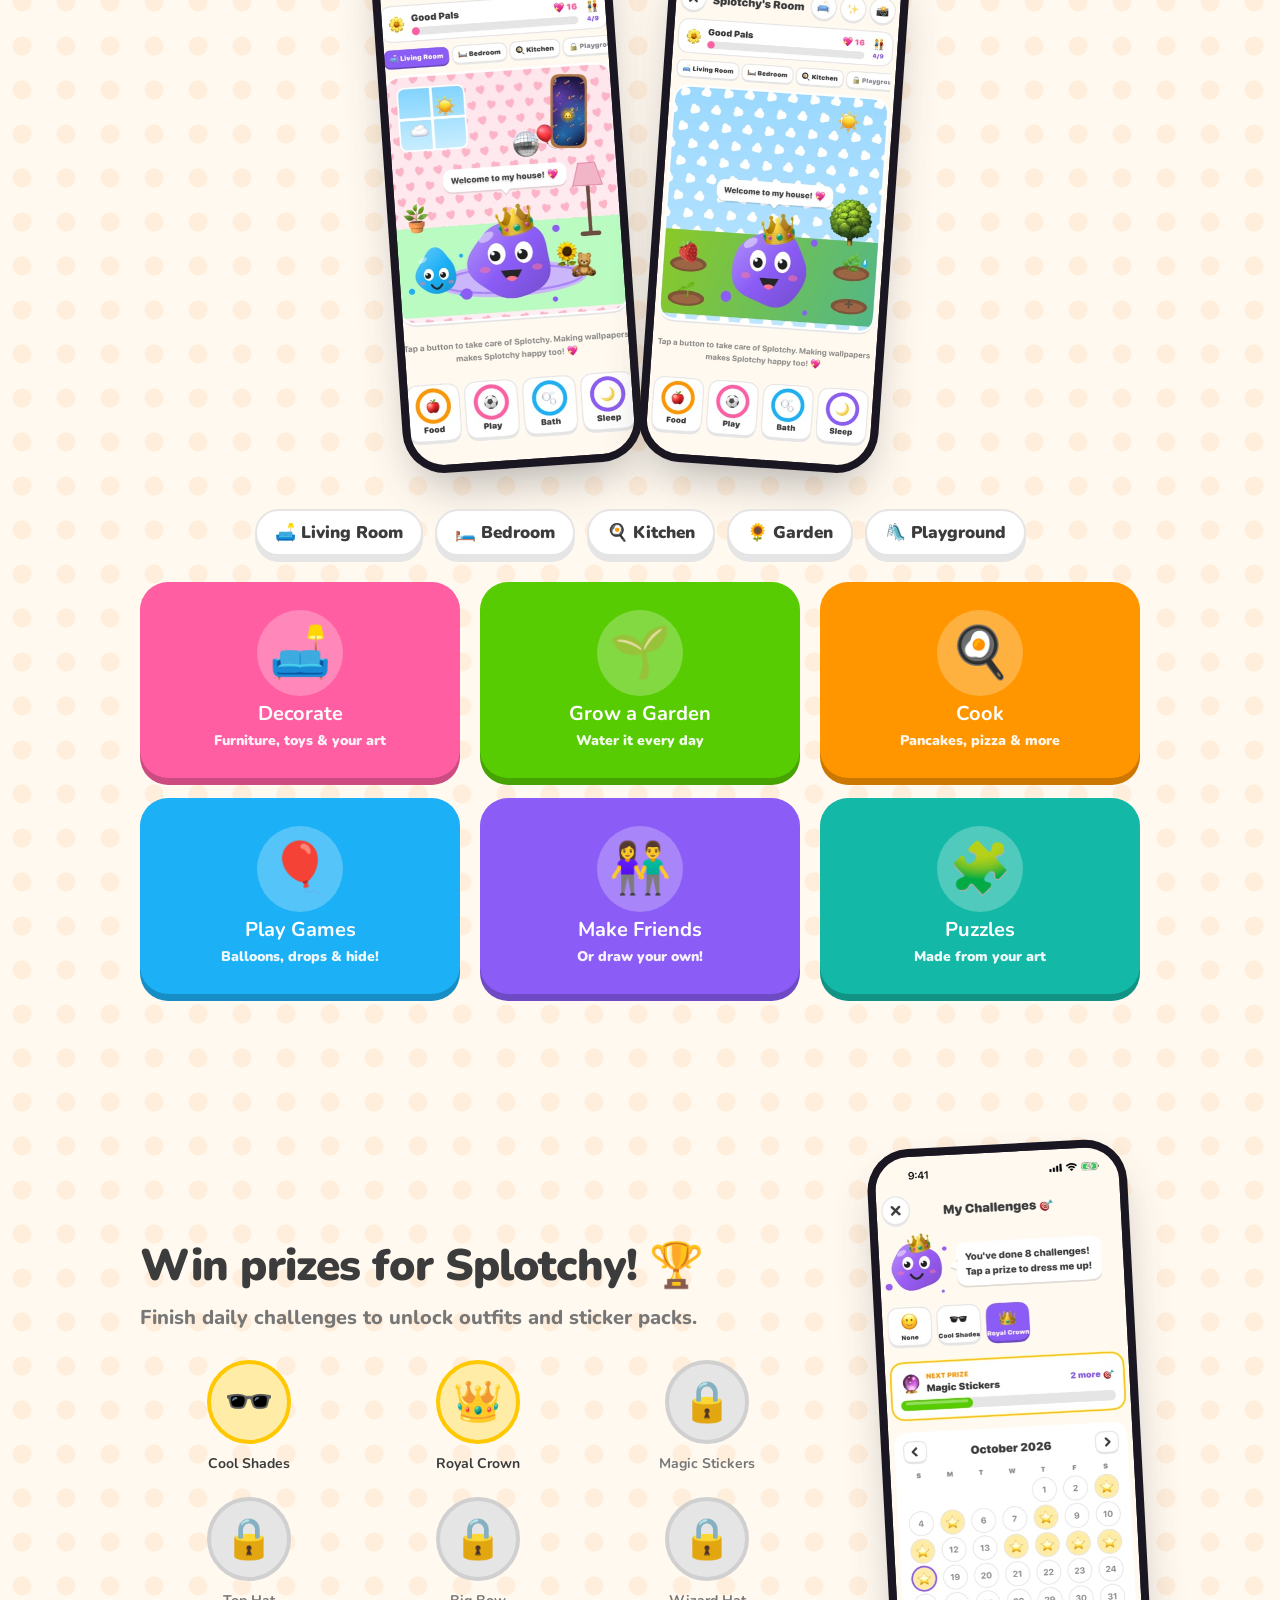
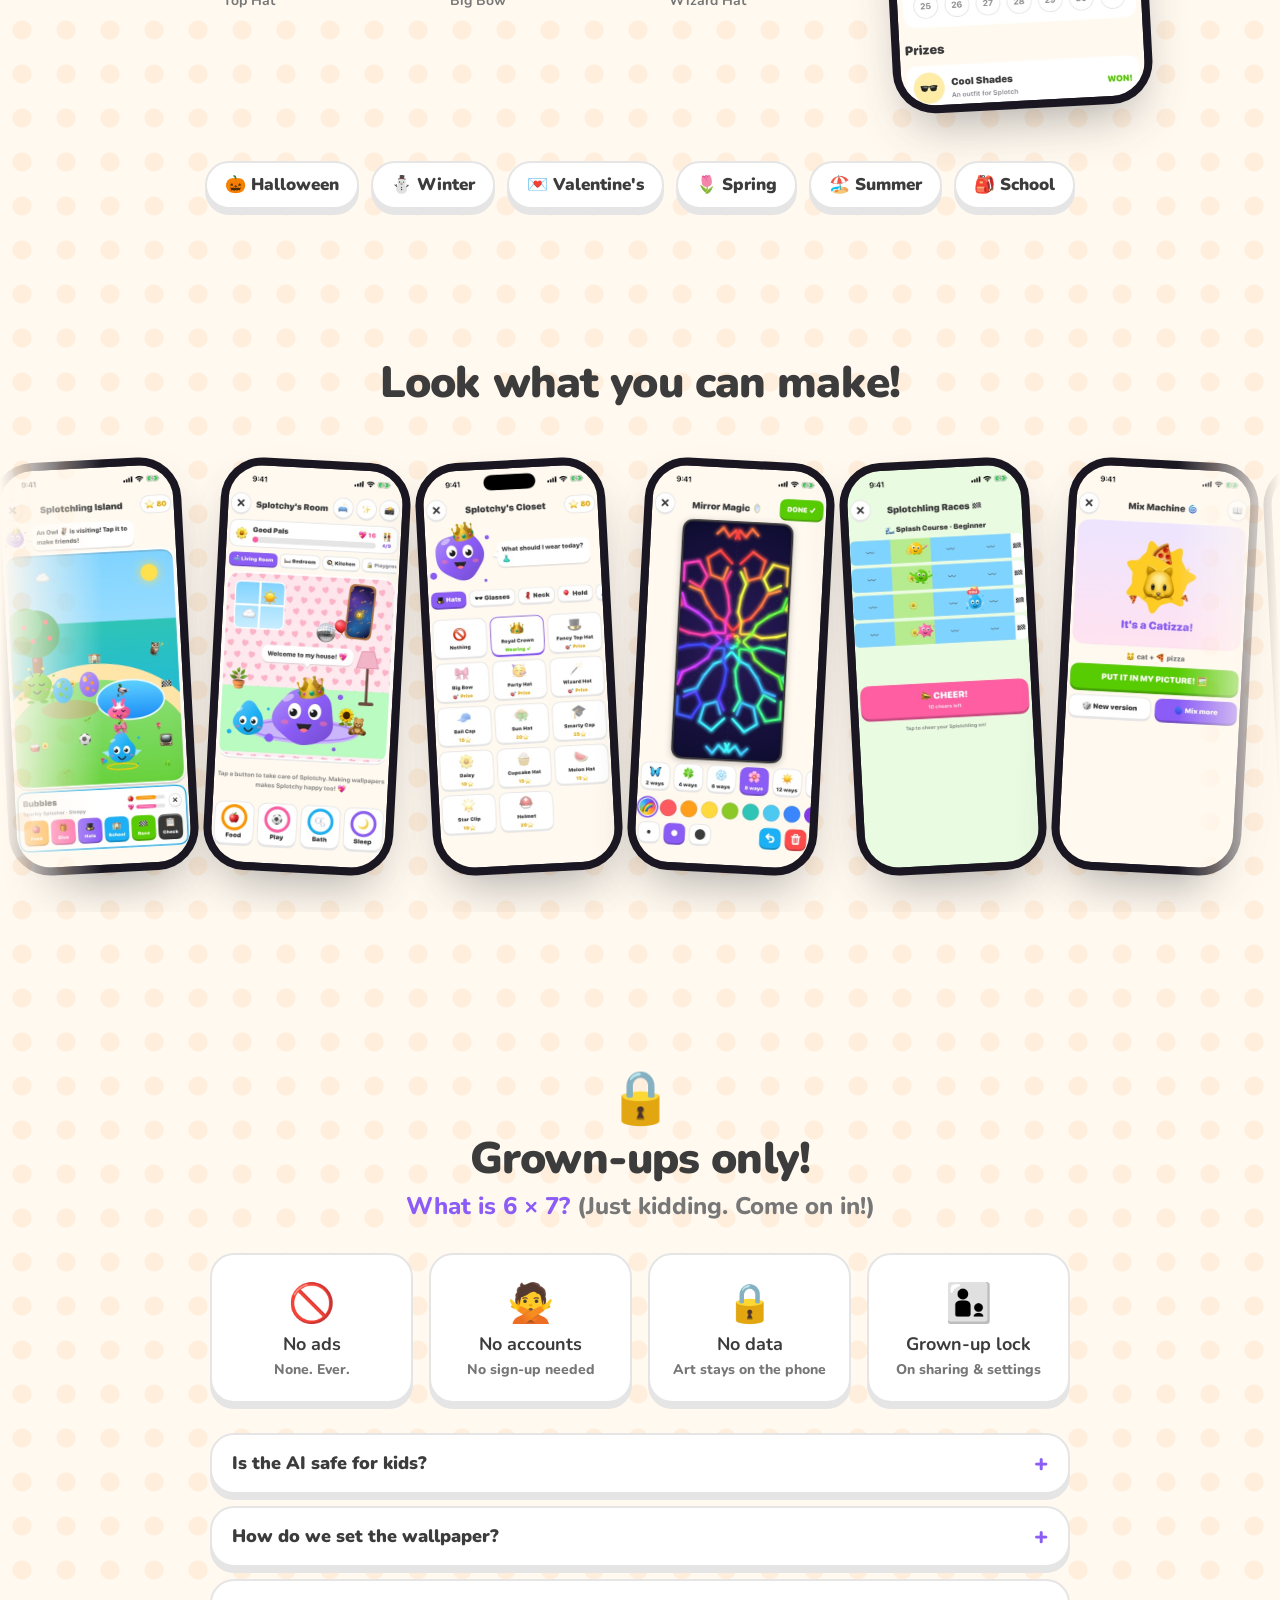
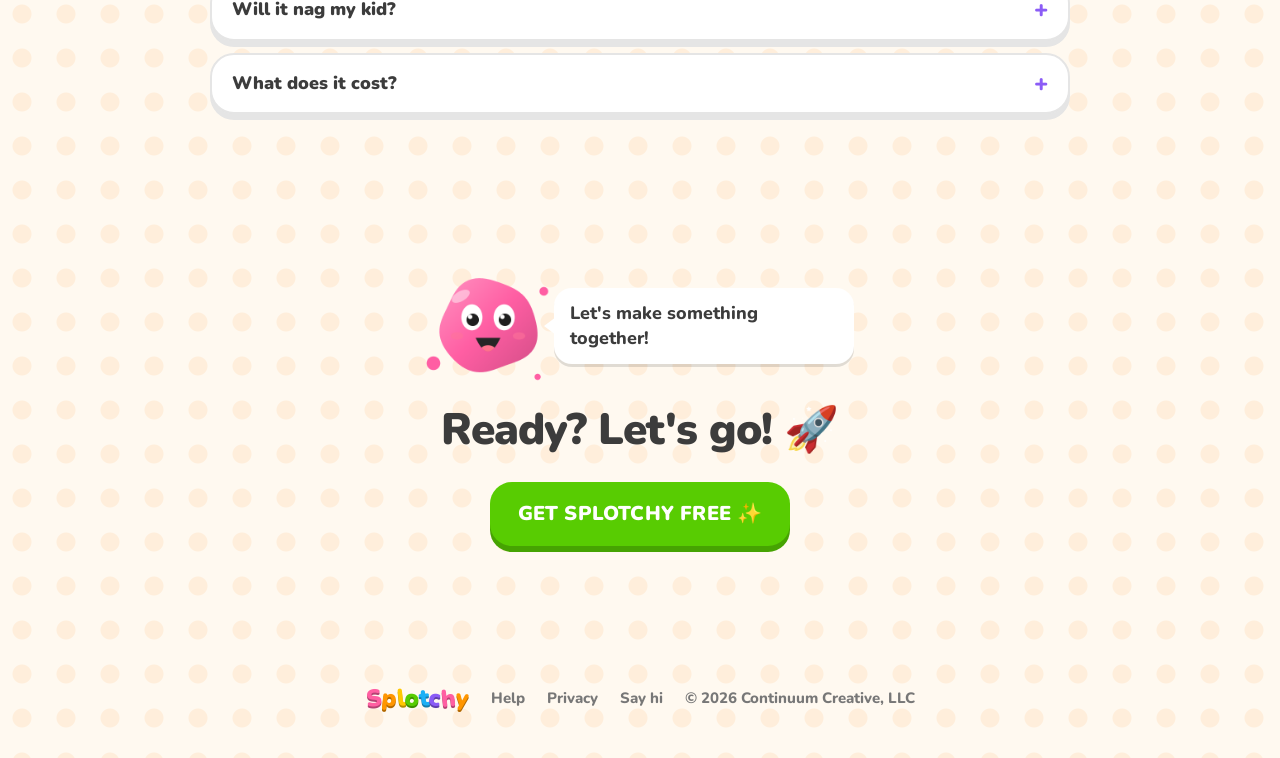
==== commit a5eaf33e: "Splotchy 1.5: Splotchling Island, dailies, stories and more Co-Authored-By: Claude Opus 5.5 <noreply" ====
--- a/index.html
+++ b/index.html
@@ -198,6 +198,49 @@
   </div>
 </section>
 
+<section class="wrap pop" id="island">
+  <h2 class="section-title center">Meet the Splotchlings! 🥚</h2>
+  <p class="lead" style="text-align:center;margin:-14px 0 26px">Hatch baby paint blobs on Splotchling Island, raise them, and watch them grow up.</p>
+  <div style="display:flex;justify-content:center;gap:28px;margin:10px 0 40px">
+    <div class="phone" style="width:min(240px,42vw);transform:rotate(-4deg)"><img src="/img/13-island.jpg" alt="Splotchling Island with baby blobs, eggs, a pond and a fruit tree"></div>
+    <div class="phone" style="width:min(240px,42vw);transform:rotate(4deg);margin-top:30px"><img src="/img/14-race.jpg" alt="Splotchlings racing on the Splash Course"></div>
+  </div>
+  <div class="modes">
+    <div class="chunky mode static" style="--c: #14b8a6"><span class="e">🥚</span><b>Hatch Eggs</b><small>Tap to keep them warm</small></div>
+    <div class="chunky mode static" style="--c: var(--tangerine)"><span class="e">🐾</span><b>Critter Pals</b><small>Wings, ears &amp; horns!</small></div>
+    <div class="chunky mode static" style="--c: var(--sky)"><span class="e">🏫</span><b>Blob School</b><small>Dance, sing &amp; draw</small></div>
+    <div class="chunky mode static" style="--c: var(--lime)"><span class="e">🏁</span><b>Races</b><small>Cheer them to the finish</small></div>
+    <div class="chunky mode static" style="--c: var(--grape)"><span class="e">🌸</span><b>Grow Up</b><small>Sparkly, silly or rainbow</small></div>
+    <div class="chunky mode static" style="--c: var(--bubblegum)"><span class="e">🎩</span><b>Hats</b><small>They love hats</small></div>
+  </div>
+</section>
+
+<section class="wrap pop" id="today">
+  <h2 class="section-title center">Something new every day ☀️</h2>
+  <p class="lead" style="text-align:center;margin:-14px 0 26px">A morning present, three easy goals and a treasure chest. Missing a day is always okay.</p>
+  <div style="display:flex;justify-content:center;gap:28px;margin:10px 0 40px">
+    <div class="phone" style="width:min(240px,42vw);transform:rotate(-4deg)"><img src="/img/15-today.jpg" alt="The Today screen with a present, daily goals and a sticker week"></div>
+    <div class="phone" style="width:min(240px,42vw);transform:rotate(4deg);margin-top:30px"><img src="/img/17-story.jpg" alt="A storybook starring Splotchy and Bloop"></div>
+  </div>
+  <div class="seasons" style="margin:0 0 26px">
+    <span class="chunky white pill static">🎁 Morning present</span>
+    <span class="chunky white pill static">📬 Friend mail</span>
+    <span class="chunky white pill static">🗓️ Sticker week</span>
+    <span class="chunky white pill static">🔍 Color hunt</span>
+    <span class="chunky white pill static">💭 Book of Me</span>
+    <span class="chunky white pill static">🌙 Bedtime</span>
+    <span class="chunky white pill static">🎂 Birthday parties</span>
+  </div>
+  <div class="modes">
+    <div class="chunky mode static" style="--c: var(--grape)"><span class="e">📖</span><b>Story Time</b><small>Books that read aloud</small></div>
+    <div class="chunky mode static" style="--c: #f97316"><span class="e">🎞️</span><b>Flipbook</b><small>Moving wallpapers!</small></div>
+    <div class="chunky mode static" style="--c: var(--bubblegum)"><span class="e">👗</span><b>Closet</b><small>Dress up Splotchy</small></div>
+    <div class="chunky mode static" style="--c: var(--tangerine)"><span class="e">🧸</span><b>Your Toys</b><small>Snap them into the app</small></div>
+    <div class="chunky mode static" style="--c: var(--sky)"><span class="e">📱</span><b>Widget</b><small>Splotchy on your Home Screen</small></div>
+    <div class="chunky mode static" style="--c: var(--lime)"><span class="e">💜</span><b>Gentle Streaks</b><small>Splotchy saves your spot</small></div>
+  </div>
+</section>
+
 <section class="wrap pop" id="house">
   <h2 class="section-title center">Welcome to Splotchy's house! 🏠</h2>
   <p class="lead" style="text-align:center;margin:-14px 0 26px">Five rooms to decorate with the stars you earn.</p>
@@ -252,8 +295,11 @@
   <div class="wrap"><h2 class="section-title center">Look what you can make!</h2></div>
   <div class="parade">
     <div class="track" id="track">
+      <div class="phone"><img src="/img/13-island.jpg" alt=""></div>
       <div class="phone"><img src="/img/8-room.jpg" alt=""></div>
+      <div class="phone"><img src="/img/16-closet.jpg" alt=""></div>
       <div class="phone"><img src="/img/3-mirror.jpg" alt=""></div>
+      <div class="phone"><img src="/img/14-race.jpg" alt=""></div>
       <div class="phone"><img src="/img/10-mix.jpg" alt=""></div>
       <div class="phone"><img src="/img/9-garden.jpg" alt=""></div>
       <div class="phone"><img src="/img/2-imagine.jpg" alt=""></div>
